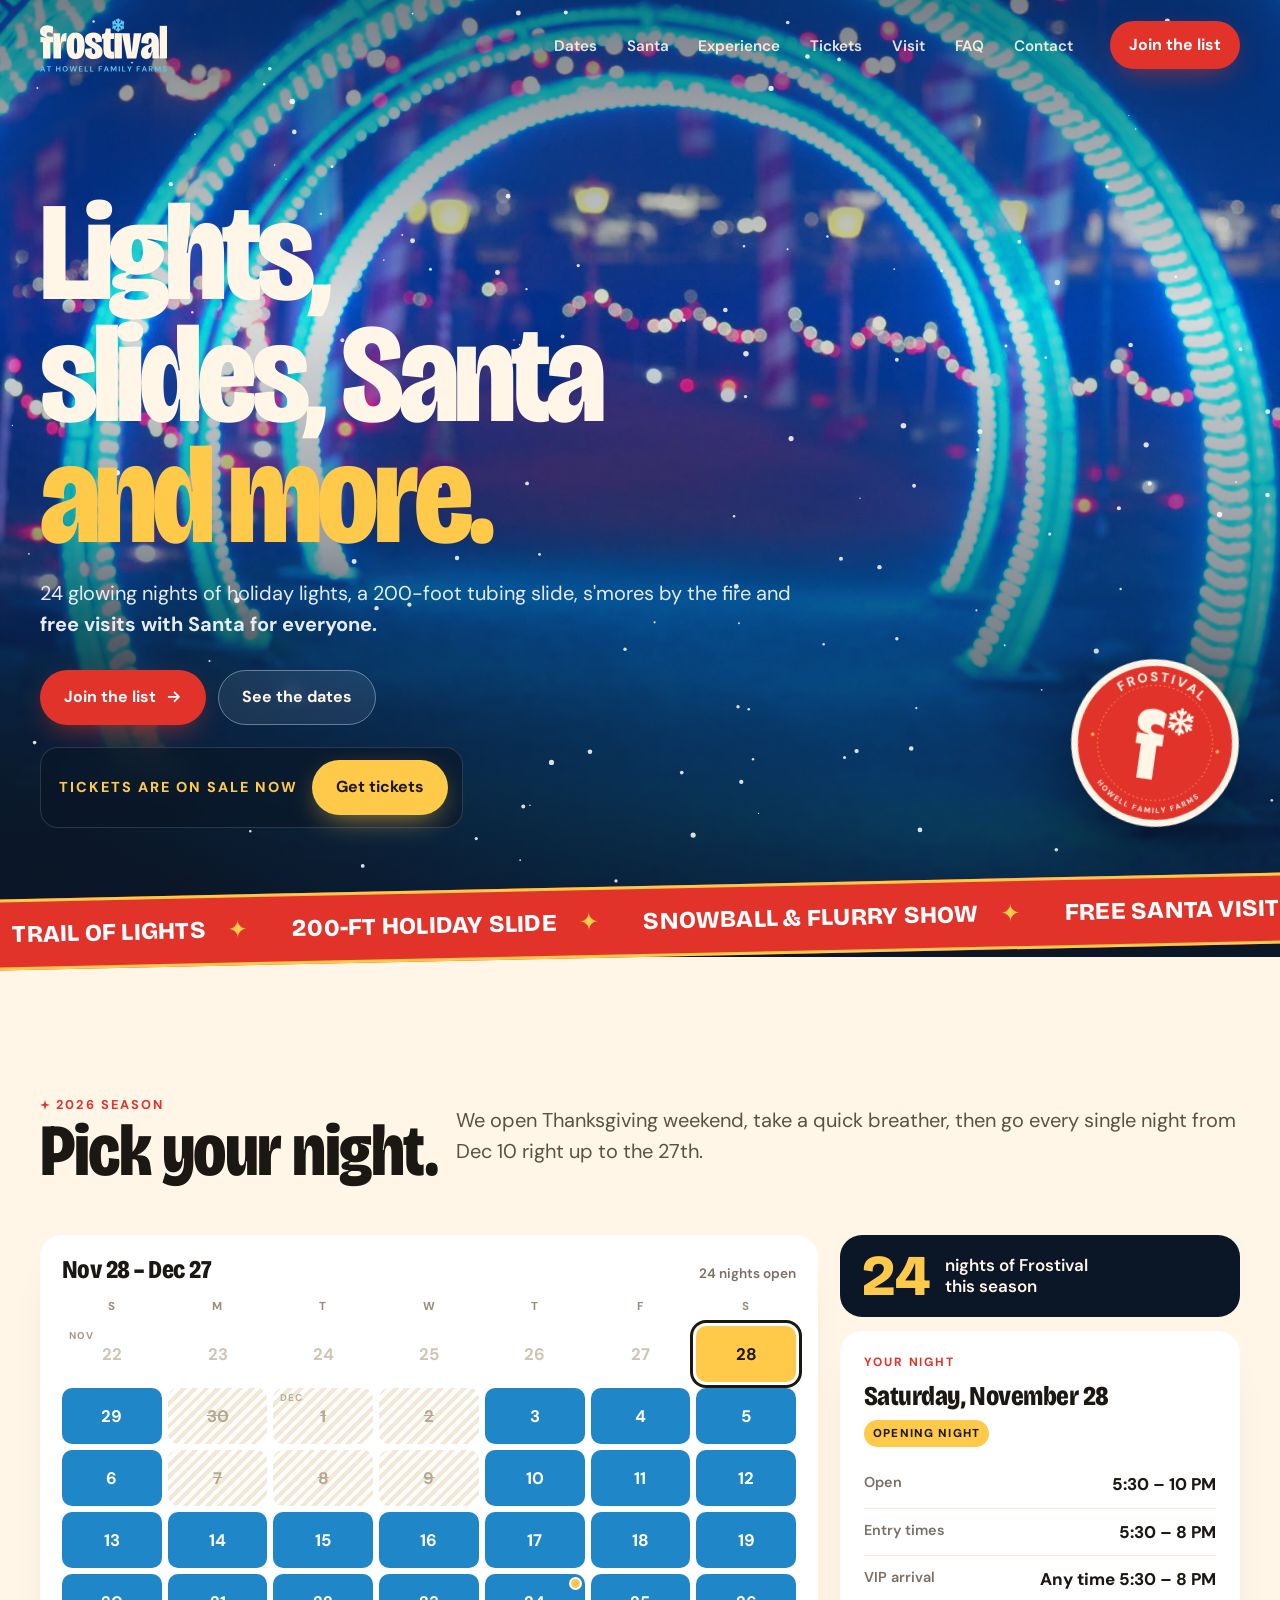
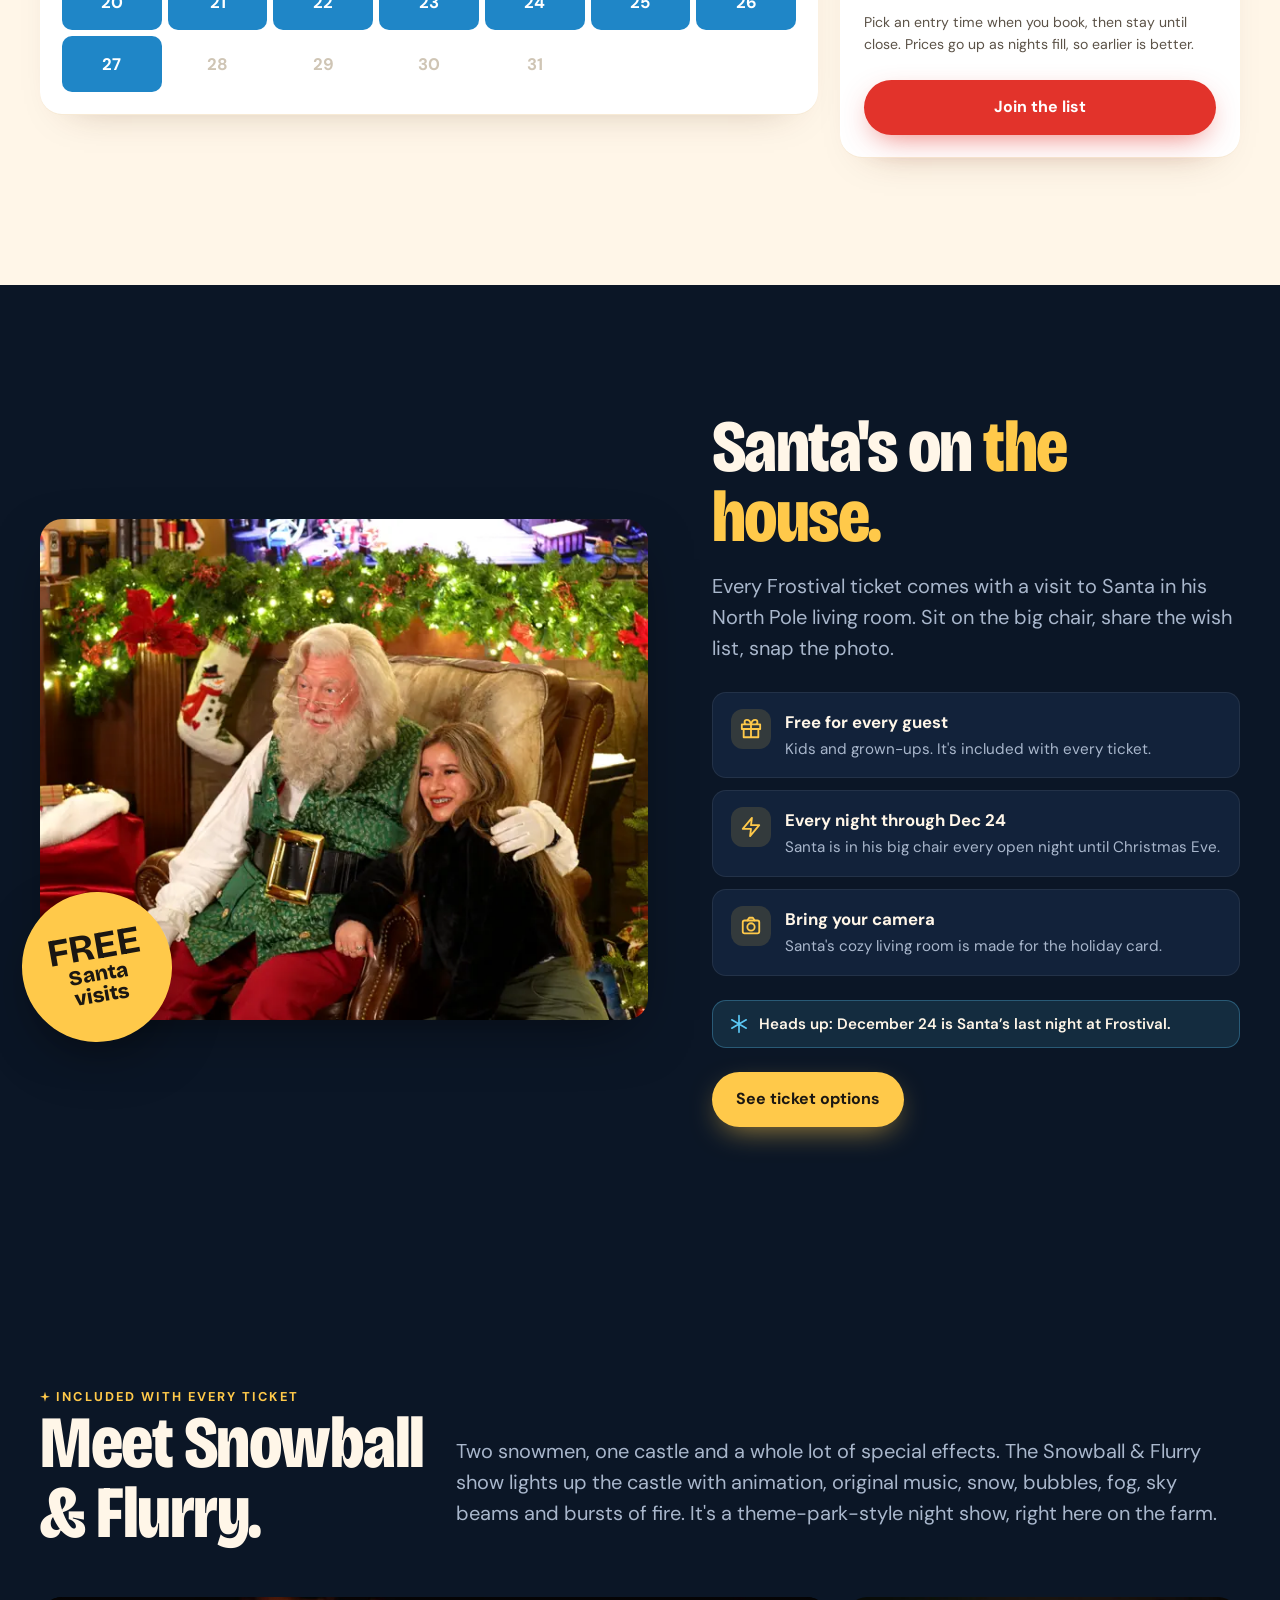
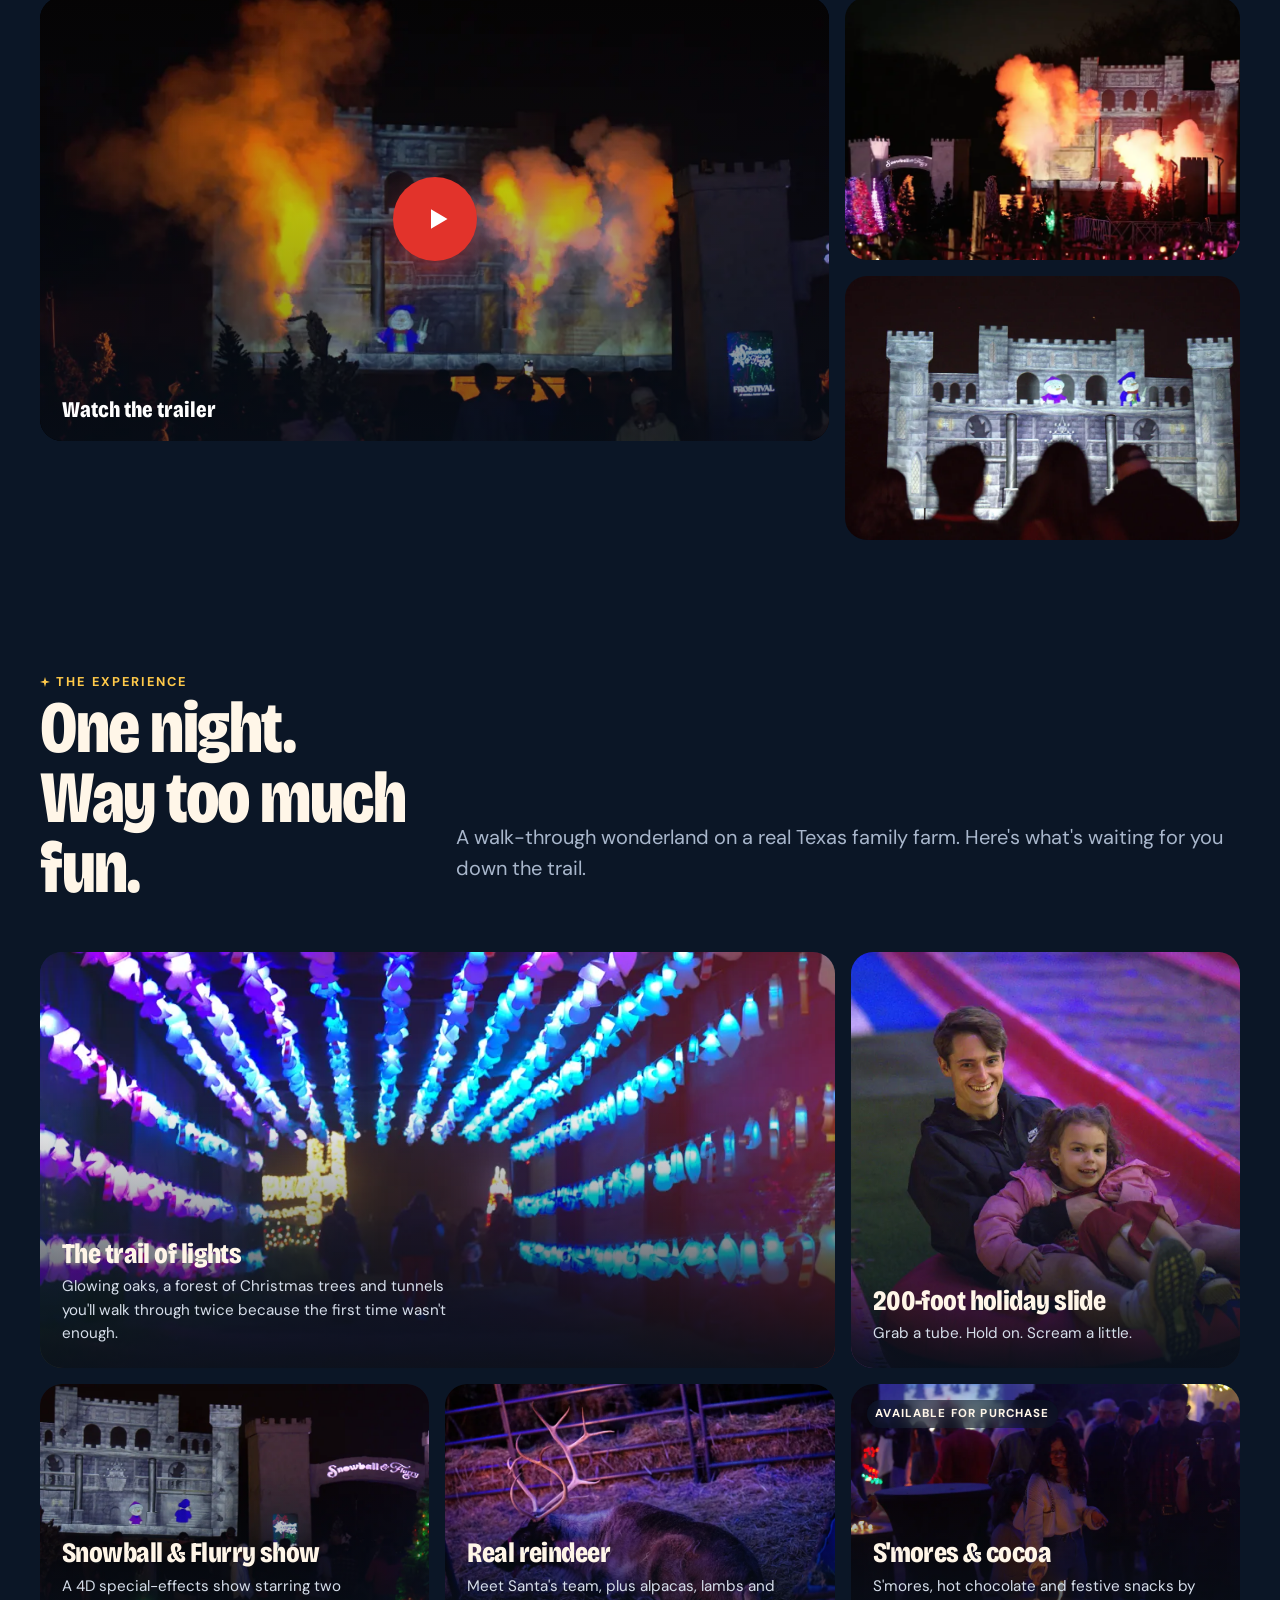
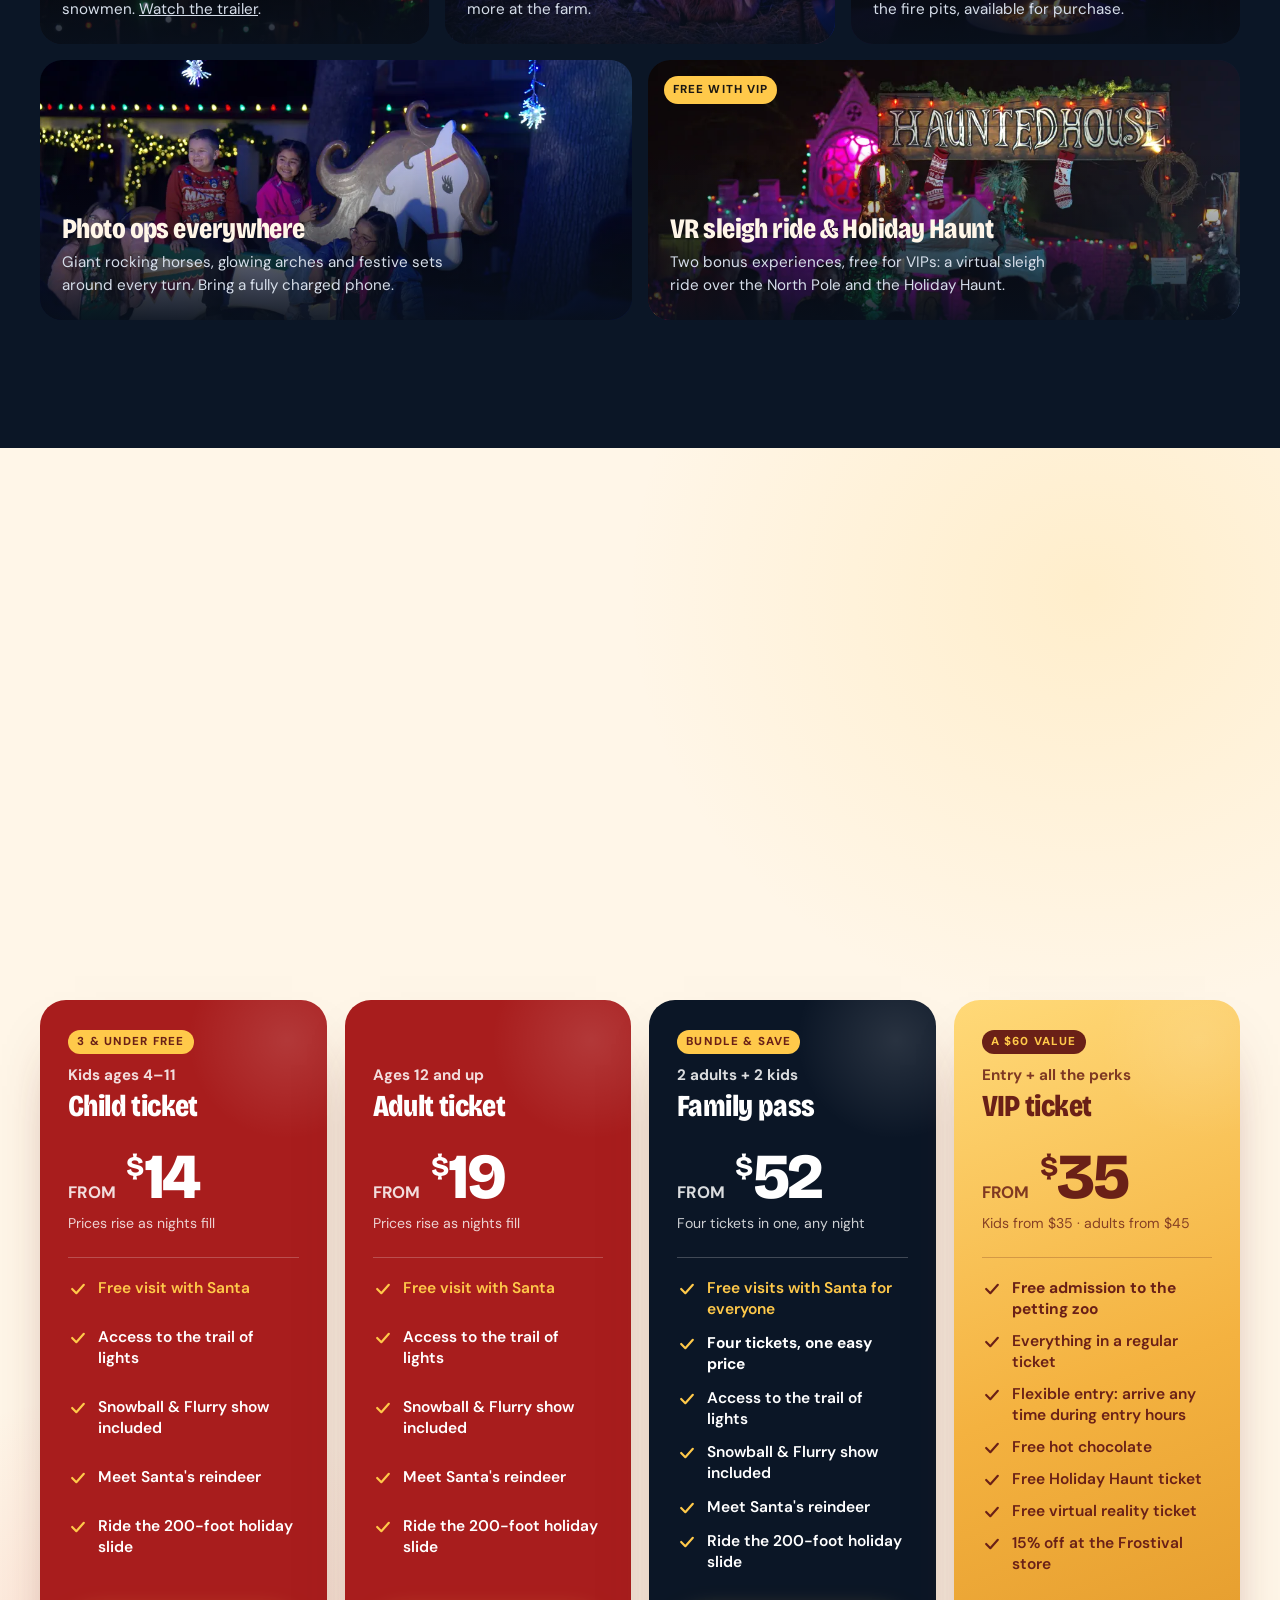
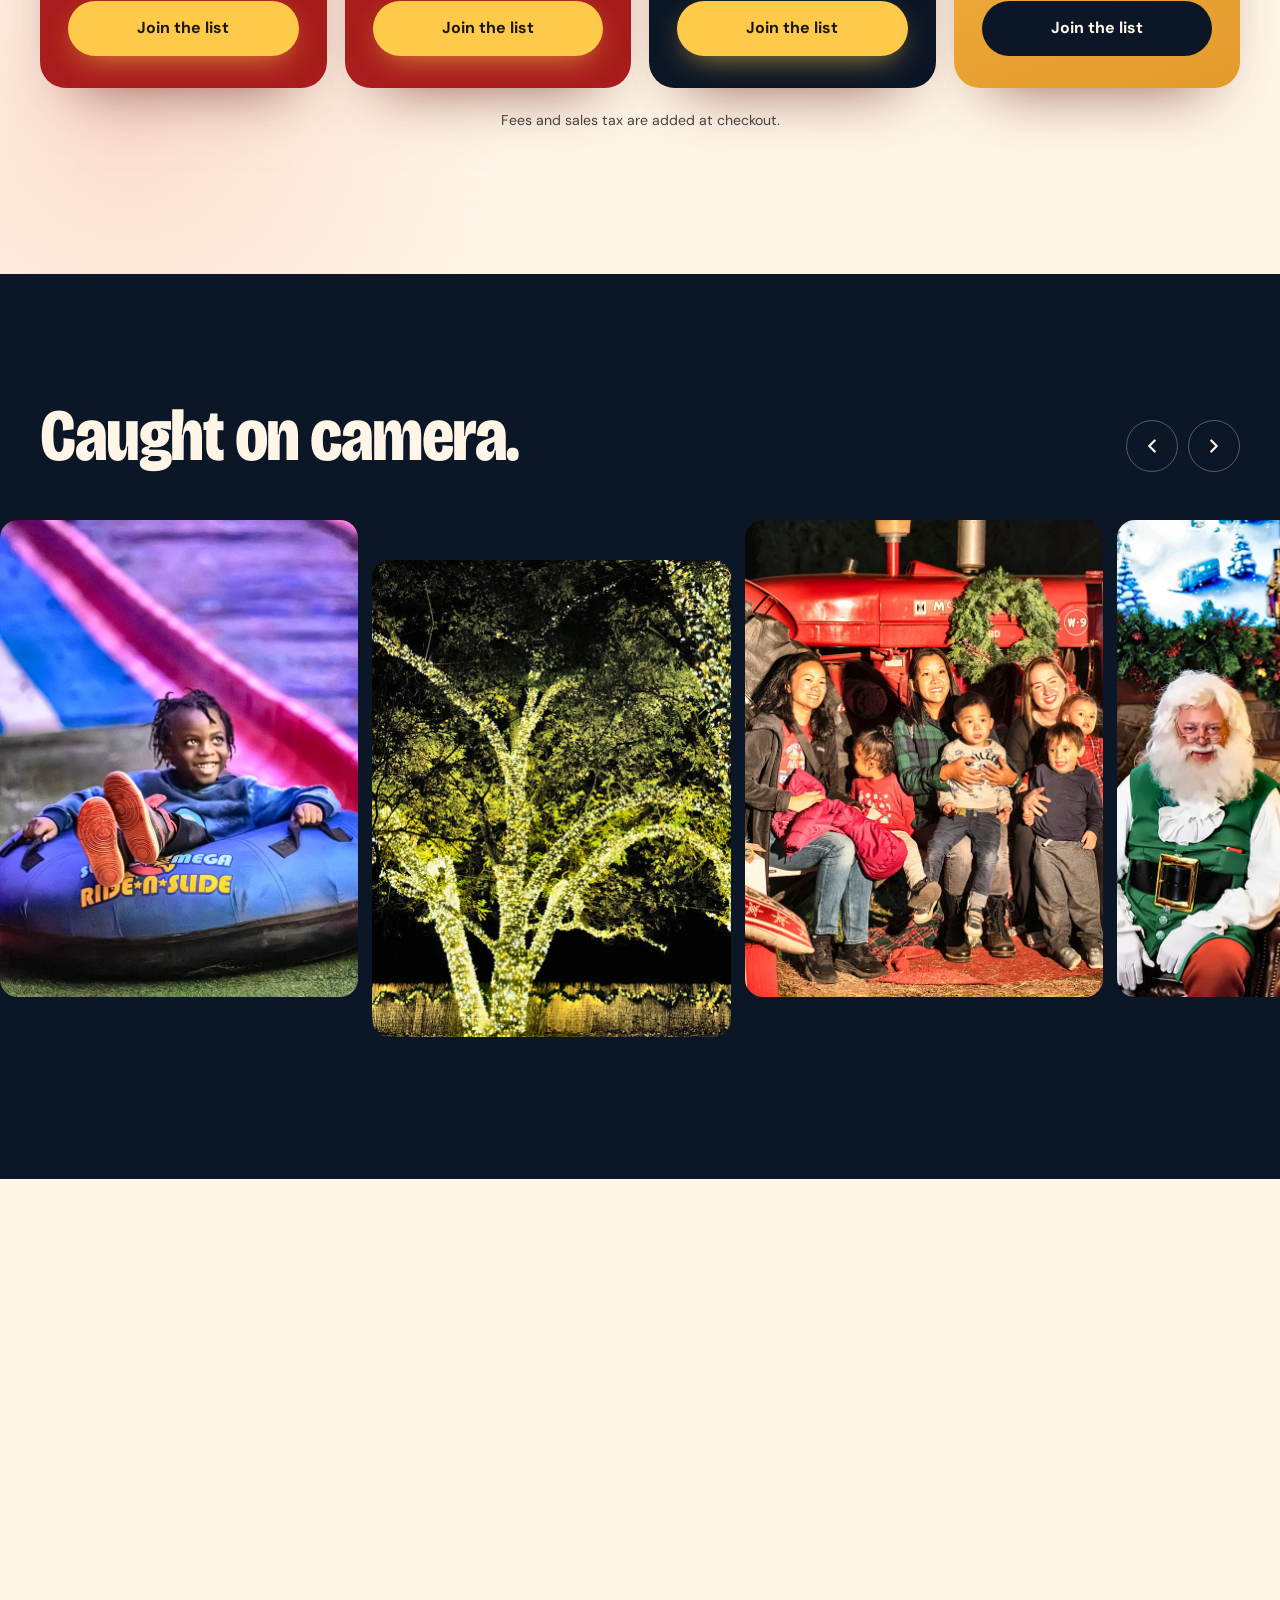
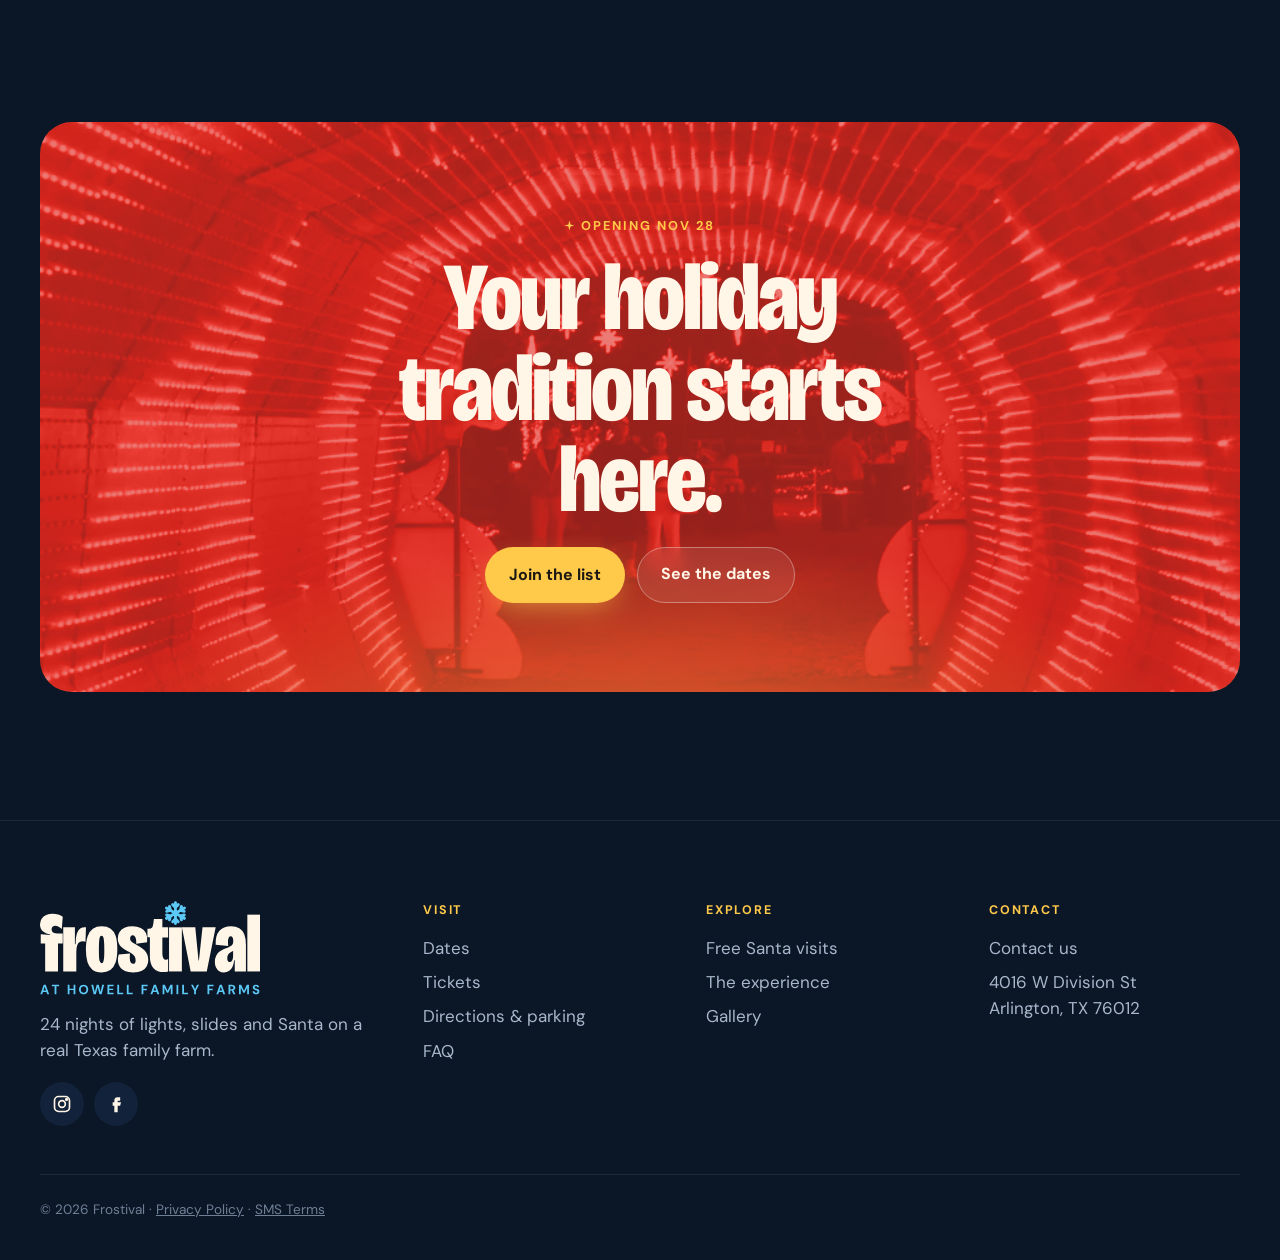
==== index.html @ 8a6abb6c "Link previews: branded 2026 share image (lights, Santa, slide) Co-Authored-By: Claude Opus 5.5 <nore" ====
<!doctype html>
<html lang="en">
<head>
<meta charset="utf-8">
<!-- Google Tag Manager -->
<script>(function(w,d,s,l,i){w[l]=w[l]||[];w[l].push({'gtm.start':
new Date().getTime(),event:'gtm.js'});var f=d.getElementsByTagName(s)[0],
j=d.createElement(s),dl=l!='dataLayer'?'&l='+l:'';j.async=true;j.src=
'https://www.googletagmanager.com/gtm.js?id='+i+dl;f.parentNode.insertBefore(j,f);
})(window,document,'script','dataLayer','GTM-TSJ5MGGJ');</script>
<!-- End Google Tag Manager -->

<meta name="viewport" content="width=device-width, initial-scale=1, viewport-fit=cover">
<title>Frostival 2026 | Holiday Lights, Slides & Free Santa Visits in Arlington, TX</title>
<meta name="description" content="Frostival is back at Howell Family Farms in Arlington, TX. 24 nights of holiday lights, a 200-foot tubing slide, the Snowball & Flurry show and free visits with Santa. Nov 28 to Dec 27, 2026.">
<meta name="theme-color" content="#0B1626">
<link rel="icon" href="assets/logo/favicon.svg" type="image/svg+xml">
<meta property="og:title" content="Frostival 2026 | Arlington, TX">
<meta property="og:description" content="Lights, slides, Santa and more. 24 glowing nights at Howell Family Farms, Nov 28 to Dec 27.">
<meta property="og:image" content="https://frostivaltexas.com/assets/img/share-2026.jpg">
<meta property="og:image:width" content="1200">
<meta property="og:image:height" content="630">
<meta property="og:image:alt" content="Frostival: Lights. Slides. Santa. 24 glowing nights, Nov 28 to Dec 27 at Howell Family Farms. Free Santa visit with every ticket.">
<meta name="twitter:card" content="summary_large_image">
<meta name="twitter:image" content="https://frostivaltexas.com/assets/img/share-2026.jpg">
<meta property="og:url" content="https://frostivaltexas.com/">
<link rel="canonical" href="https://frostivaltexas.com/">
<meta property="og:type" content="website">
<link rel="preconnect" href="https://fonts.googleapis.com">
<link rel="preconnect" href="https://fonts.gstatic.com" crossorigin>
<link href="https://fonts.googleapis.com/css2?family=Bricolage+Grotesque:opsz,wdth,wght@12..96,75..100,500..800&family=DM+Sans:opsz,wght@9..40,400..800&display=swap" rel="stylesheet">
<link rel="stylesheet" href="assets/css/site.css?v=19">
<link rel="preload" as="image" href="assets/video/hero-poster.jpg?v=3">
<script type="application/ld+json">
{"@context":"https://schema.org","@type":"Event","name":"Frostival 2026","startDate":"2026-11-28","endDate":"2026-12-27","eventStatus":"https://schema.org/EventScheduled","eventAttendanceMode":"https://schema.org/OfflineEventAttendanceMode",
"location":{"@type":"Place","name":"Howell Family Farms","address":{"@type":"PostalAddress","streetAddress":"4016 W Division St","addressLocality":"Arlington","addressRegion":"TX","postalCode":"76012","addressCountry":"US"}},
"image":["https://frostivaltexas.com/assets/img/v-tunnel.jpg"],"description":"Holiday lights, a 200-foot tubing slide, the Snowball & Flurry show and free visits with Santa.",
"organizer":{"@type":"Organization","name":"Frostival","url":"https://frostivaltexas.com/"},
"offers":{"@type":"AggregateOffer","lowPrice":"14","priceCurrency":"USD","availability":"https://schema.org/PreOrder","validFrom":"2026-11-05T10:00:00-06:00","url":"https://frostivaltexas.com/#tickets"}}
</script>
</head>
<body>
<!-- Google Tag Manager (noscript) -->
<noscript><iframe src="https://www.googletagmanager.com/ns.html?id=GTM-TSJ5MGGJ"
height="0" width="0" style="display:none;visibility:hidden"></iframe></noscript>
<!-- End Google Tag Manager (noscript) -->

<header class="nav" id="nav">
  <div class="wrap">
    <a class="logo" href="#top" aria-label="Frostival home"><img src="assets/brand/logo/frostival-lockup-cream.svg" alt="Frostival at Howell Family Farms" width="132" height="56"></a>
    <ul id="menu">
      <li><a href="#dates">Dates</a></li>
      <li><a href="#santa">Santa</a></li>
      <li><a href="#experience">Experience</a></li>
      <li><a href="#tickets">Tickets</a></li>
      <li><a href="#visit">Visit</a></li>
      <li><a href="#faq">FAQ</a></li>
      <li><a href="contact/">Contact</a></li>
    </ul>
    <a class="btn nav-cta" href="#join" data-join>Join the list</a>
    <button class="menu-btn" aria-label="Open menu" aria-expanded="false" aria-controls="menu">
      <svg viewBox="0 0 24 24" fill="none" stroke="currentColor" stroke-width="2.2" stroke-linecap="round"><path d="M4 7h16M4 12h16M4 17h10"/></svg>
    </button>
  </div>
</header>

<main id="top">
  <!-- HERO -->
  <section class="hero">
    <img class="poster" src="assets/video/hero-poster.jpg?v=3" alt="" aria-hidden="true">
    <video id="heroVideo" autoplay muted loop playsinline preload="metadata" poster="assets/video/hero-poster.jpg?v=3" aria-hidden="true">
      <source src="assets/video/hero-540.mp4?v=3" type="video/mp4" media="(max-width: 700px)">
      <source src="assets/video/hero-1080.mp4?v=3" type="video/mp4">
    </video>
    <canvas id="snow" aria-hidden="true"></canvas>
    <img class="hero-badge" src="assets/brand/logo/frostival-seal-red.svg" alt="">
    <div class="wrap">
      <h1>Lights, slides, Santa <em>and more.</em></h1>
      <p class="lede">24 glowing nights of holiday lights, a 200-foot tubing slide, s'mores by the fire and <strong>free visits with Santa for everyone.</strong></p>
      <div class="ctas">
        <a class="btn" href="#join" data-join>Join the list
          <svg viewBox="0 0 24 24" fill="none" stroke="currentColor" stroke-width="2.4" stroke-linecap="round" stroke-linejoin="round"><path d="M5 12h14M13 6l6 6-6 6"/></svg></a>
        <a class="btn ghost" href="#dates">See the dates</a>
      </div>
      <div class="countdown cd-hero" data-countdown aria-live="off"></div>
    </div>
  </section>

  <div class="ticker" aria-hidden="true">
    <div class="ticker-track">
      <span>Trail of lights</span><span>200-ft holiday slide</span><span>Snowball &amp; Flurry show</span><span>Free Santa visits</span><span>Real reindeer</span><span>S'mores &amp; cocoa</span><span>Tunnels of light</span><span>VR sleigh ride</span>
      <span>Trail of lights</span><span>200-ft holiday slide</span><span>Snowball &amp; Flurry show</span><span>Free Santa visits</span><span>Real reindeer</span><span>S'mores &amp; cocoa</span><span>Tunnels of light</span><span>VR sleigh ride</span>
    </div>
  </div>

  <!-- DATES -->
  <section class="sec light" id="dates">
    <div class="wrap">
      <div class="sec-head split reveal">
        <div>
          <span class="eyebrow">2026 season</span>
          <h2>Pick your night.</h2>
        </div>
        <p class="lede">We open Thanksgiving weekend, take a quick breather, then go every single night from Dec 10 right up to the 27th.</p>
      </div>
      <div class="dates-grid">
        <div class="month season reveal" id="cal-season"></div>
        <aside class="dates-side reveal" aria-label="Night details">
          <div class="big-count"><b>24</b><span>nights of Frostival this season</span></div>
          <div class="night-card" id="nightCard" aria-live="polite"></div>
        </aside>
        <div class="legend reveal">
          <span><i style="background:var(--gold)"></i>Opening night</span>
          <span><i style="background:var(--frost-deep)"></i>Open</span>
          <span><i class="santa-dot"></i>Santa’s last night</span>
          <span><i class="hatch"></i>Closed</span>
          <span class="legend-tip">Tap a night to see hours</span>
        </div>
      </div>
    </div>
  </section>

  <!-- SANTA -->
  <section class="sec" id="santa">
    <div class="wrap santa">
      <div class="santa-media reveal">
        <img src="assets/img/v-santa.webp" srcset="assets/img/v-santa-sm.webp 960w, assets/img/v-santa.webp 2000w" sizes="(max-width:900px) 100vw, 55vw" alt="Santa in his armchair at Frostival, posing with a guest beside a decorated Christmas tree" loading="lazy">
        <div class="stamp"><span><b>FREE</b>Santa visits</span></div>
      </div>
      <div class="reveal">
        <h2>Santa's on <em>the house.</em></h2>
        <p class="lede" style="margin-top:18px">Every Frostival ticket comes with a visit to Santa in his North Pole living room. Sit on the big chair, share the wish list, snap the photo.</p>
        <ul class="perks">
          <li><span class="ic"><svg viewBox="0 0 24 24" fill="none" stroke="currentColor" stroke-width="2" stroke-linecap="round" stroke-linejoin="round"><path d="M20 12v9H4v-9M2 7h20v5H2zM12 21V7M12 7H7.5a2.5 2.5 0 1 1 0-5C11 2 12 7 12 7zM12 7h4.5a2.5 2.5 0 1 0 0-5C13 2 12 7 12 7z"/></svg></span><div><b>Free for every guest</b><span>Kids and grown-ups. It's included with every ticket.</span></div></li>
          <li><span class="ic"><svg viewBox="0 0 24 24" fill="none" stroke="currentColor" stroke-width="2" stroke-linecap="round" stroke-linejoin="round"><path d="M13 2 3 14h9l-1 8 10-12h-9l1-8z"/></svg></span><div><b>Every night through Dec 24</b><span>Santa is in his big chair every open night until Christmas Eve.</span></div></li>
          <li><span class="ic"><svg viewBox="0 0 24 24" fill="none" stroke="currentColor" stroke-width="2" stroke-linecap="round" stroke-linejoin="round"><rect x="3" y="6" width="18" height="14" rx="2"/><circle cx="12" cy="13" r="4"/><path d="M8 6l2-3h4l2 3"/></svg></span><div><b>Bring your camera</b><span>Santa's cozy living room is made for the holiday card.</span></div></li>
        </ul>
        <p class="santa-note"><svg viewBox="0 0 24 24" fill="none" stroke="currentColor" stroke-width="2" stroke-linecap="round" aria-hidden="true"><path d="M12 2v20M3.3 7l17.4 10M3.3 17l17.4-10"/></svg>Heads up: December 24 is Santa’s last night at Frostival.</p>
        <a class="btn gold" href="#tickets">See ticket options</a>
      </div>
    </div>
  </section>

  <!-- SHOW -->
  <section class="sec show" id="show">
    <div class="wrap">
      <div class="sec-head split reveal">
        <div>
          <span class="eyebrow">Included with every ticket</span>
          <h2>Meet Snowball<br>&amp; Flurry.</h2>
        </div>
        <p class="lede">Two snowmen, one castle and a whole lot of special effects. The Snowball &amp; Flurry show lights up the castle with animation, original music, snow, bubbles, fog, sky beams and bursts of fire. It's a theme-park-style night show, right here on the farm.</p>
      </div>
      <div class="show-grid">
        <div class="show-video reveal" id="showVideo">
          <button type="button" class="show-play" data-yt="0pDQ6MrACIg" aria-label="Play the Snowball &amp; Flurry trailer">
            <img src="assets/img/show-fire.webp" srcset="assets/img/show-fire-sm.webp 960w, assets/img/show-fire.webp 2000w" sizes="(max-width:900px) 100vw, 66vw" alt="Flames bursting in front of the castle during the Snowball &amp; Flurry show at Frostival" loading="lazy">
            <span class="show-play-btn" aria-hidden="true"><svg viewBox="0 0 24 24" fill="currentColor"><path d="M8 5.5v13l11-6.5z"/></svg></span>
            <span class="show-play-label">Watch the trailer</span>
          </button>
        </div>
        <div class="show-side">
          <figure class="show-ph reveal"><img src="assets/img/show-castle-fire-sm.webp?v=2" alt="Fire bursts beside the castle next to the Snowball &amp; Flurry archway" loading="lazy"></figure>
          <figure class="show-ph reveal"><img src="assets/img/show-close-sm.webp?v=2" alt="Guests watching Snowball and Flurry appear in the castle windows" loading="lazy"></figure>
        </div>
      </div>
    </div>
  </section>

  <!-- EXPERIENCE -->
  <section class="sec" id="experience" style="padding-top:0">
    <div class="wrap">
      <div class="sec-head split reveal">
        <div>
          <span class="eyebrow">The experience</span>
          <h2>One night.<br>Way too much fun.</h2>
        </div>
        <p class="lede">A walk-through wonderland on a real Texas family farm. Here's what's waiting for you down the trail.</p>
      </div>
      <div class="bento">
        <article class="tile t-a reveal">
          <img src="assets/img/p-trail.webp" srcset="assets/img/p-trail-sm.webp 960w, assets/img/p-trail.webp 2000w" sizes="(max-width:1000px) 100vw, 66vw" alt="Guests walking through a tunnel of glowing purple and blue lights" loading="lazy">
          <div class="txt"><h3>The trail of lights</h3><p>Glowing oaks, a forest of Christmas trees and tunnels you'll walk through twice because the first time wasn't enough.</p></div>
        </article>
        <article class="tile t-b reveal">
          <img src="assets/img/p-slide.webp" srcset="assets/img/p-slide-sm.webp 960w, assets/img/p-slide.webp 2000w" sizes="(max-width:1000px) 50vw, 33vw" alt="A dad and his daughter laughing on a tube on the 200-foot holiday slide" loading="lazy">
          <div class="txt"><h3>200-foot holiday slide</h3><p>Grab a tube. Hold on. Scream a little.</p></div>
        </article>
        <article class="tile t-c reveal">
          <img src="assets/img/show-characters.webp" srcset="assets/img/show-characters-sm.webp 960w, assets/img/show-characters.webp 2000w" sizes="(max-width:1000px) 50vw, 33vw" alt="Snowball and Flurry, two snowman characters, projected on the castle during the show" loading="lazy">
          <div class="txt"><h3>Snowball &amp; Flurry show</h3><p>A 4D special-effects show starring two snowmen. <a href="#show" style="color:inherit">Watch the trailer</a>.</p></div>
        </article>
        <article class="tile t-c reveal">
          <img src="assets/img/reindeer.webp" srcset="assets/img/reindeer-sm.webp 960w, assets/img/reindeer.webp 2000w" sizes="(max-width:1000px) 50vw, 33vw" alt="A reindeer resting in the hay at Howell Family Farms" loading="lazy">
          <div class="txt"><h3>Real reindeer</h3><p>Meet Santa's team, plus alpacas, lambs and more at the farm.</p></div>
        </article>
        <article class="tile t-c reveal">
          <img src="assets/img/p-smores.webp" srcset="assets/img/p-smores-sm.webp 960w, assets/img/p-smores.webp 2000w" sizes="(max-width:1000px) 50vw, 33vw" alt="A guest toasting a marshmallow over a fire pit" loading="lazy">
          <span class="tag">Available for purchase</span>
          <div class="txt"><h3>S'mores &amp; cocoa</h3><p>S'mores, hot chocolate and festive snacks by the fire pits, available for purchase.</p></div>
        </article>
        <article class="tile t-d reveal">
          <img src="assets/img/p-characters.webp" srcset="assets/img/p-characters-sm.webp 960w, assets/img/p-characters.webp 2000w" sizes="(max-width:1000px) 50vw, 50vw" alt="Kids posing on a giant rocking horse under the lights" loading="lazy">
          <div class="txt"><h3>Photo ops everywhere</h3><p>Giant rocking horses, glowing arches and festive sets around every turn. Bring a fully charged phone.</p></div>
        </article>
        <article class="tile t-d reveal">
          <img src="assets/img/p-haunt.webp" srcset="assets/img/p-haunt-sm.webp 960w, assets/img/p-haunt.webp 2000w" sizes="(max-width:1000px) 50vw, 50vw" alt="Guests lined up outside the glowing pink Haunted House" loading="lazy">
          <span class="tag vip">Free with VIP</span>
          <div class="txt"><h3>VR sleigh ride &amp; Holiday Haunt</h3><p>Two bonus experiences, free for VIPs: a virtual sleigh ride over the North Pole and the Holiday Haunt.</p></div>
        </article>
      </div>
    </div>
  </section>

  <!-- TICKETS -->
  <section class="sec tickets light" id="tickets">
    <div class="wrap">
      <div class="sec-head reveal" style="text-align:center;justify-items:center">
        <span class="eyebrow">Tickets</span>
        <h2>Grab your spot.</h2>
        <p class="lede">Every ticket includes the trail, the show, the slide and a free visit with Santa. Prices change by night and go up as nights fill, so early birds get the best deal. Join the list to hear first when tickets drop.</p>
        <div class="countdown cd-light" data-countdown aria-live="off"></div>
      </div>
      <div class="price-grid">
        <article class="price reveal">
          <span class="ribbon">3 &amp; under free</span>
          <span class="who">Kids ages 4–11</span>
          <h3>Child ticket</h3>
          <div class="amt"><small class="from">from</small><sup>$</sup>14</div>
          <div class="note">Prices rise as nights fill</div>
          <ul>
            <li class="hl"><svg viewBox="0 0 24 24" fill="none" stroke="currentColor" stroke-width="2.6" stroke-linecap="round" stroke-linejoin="round"><path d="m5 12 5 5 9-10"/></svg>Free visit with Santa</li>
            <li><svg viewBox="0 0 24 24" fill="none" stroke="currentColor" stroke-width="2.6" stroke-linecap="round" stroke-linejoin="round"><path d="m5 12 5 5 9-10"/></svg>Access to the trail of lights</li>
            <li><svg viewBox="0 0 24 24" fill="none" stroke="currentColor" stroke-width="2.6" stroke-linecap="round" stroke-linejoin="round"><path d="m5 12 5 5 9-10"/></svg>Snowball &amp; Flurry show included</li>
            <li><svg viewBox="0 0 24 24" fill="none" stroke="currentColor" stroke-width="2.6" stroke-linecap="round" stroke-linejoin="round"><path d="m5 12 5 5 9-10"/></svg>Meet Santa's reindeer</li>
            <li><svg viewBox="0 0 24 24" fill="none" stroke="currentColor" stroke-width="2.6" stroke-linecap="round" stroke-linejoin="round"><path d="m5 12 5 5 9-10"/></svg>Ride the 200-foot holiday slide</li>
          </ul>
          <a class="btn gold" href="#join" data-join data-src="child-card">Join the list</a>
        </article>
        <article class="price reveal">
          <span class="who">Ages 12 and up</span>
          <h3>Adult ticket</h3>
          <div class="amt"><small class="from">from</small><sup>$</sup>19</div>
          <div class="note">Prices rise as nights fill</div>
          <ul>
            <li class="hl"><svg viewBox="0 0 24 24" fill="none" stroke="currentColor" stroke-width="2.6" stroke-linecap="round" stroke-linejoin="round"><path d="m5 12 5 5 9-10"/></svg>Free visit with Santa</li>
            <li><svg viewBox="0 0 24 24" fill="none" stroke="currentColor" stroke-width="2.6" stroke-linecap="round" stroke-linejoin="round"><path d="m5 12 5 5 9-10"/></svg>Access to the trail of lights</li>
            <li><svg viewBox="0 0 24 24" fill="none" stroke="currentColor" stroke-width="2.6" stroke-linecap="round" stroke-linejoin="round"><path d="m5 12 5 5 9-10"/></svg>Snowball &amp; Flurry show included</li>
            <li><svg viewBox="0 0 24 24" fill="none" stroke="currentColor" stroke-width="2.6" stroke-linecap="round" stroke-linejoin="round"><path d="m5 12 5 5 9-10"/></svg>Meet Santa's reindeer</li>
            <li><svg viewBox="0 0 24 24" fill="none" stroke="currentColor" stroke-width="2.6" stroke-linecap="round" stroke-linejoin="round"><path d="m5 12 5 5 9-10"/></svg>Ride the 200-foot holiday slide</li>
          </ul>
          <a class="btn gold" href="#join" data-join data-src="adult-card">Join the list</a>
        </article>
        <article class="price family reveal">
          <span class="ribbon">Bundle &amp; save</span>
          <span class="who">2 adults + 2 kids</span>
          <h3>Family pass</h3>
          <div class="amt"><small class="from">from</small><sup>$</sup>52</div>
          <div class="note">Four tickets in one, any night</div>
          <ul>
            <li class="hl"><svg viewBox="0 0 24 24" fill="none" stroke="currentColor" stroke-width="2.6" stroke-linecap="round" stroke-linejoin="round"><path d="m5 12 5 5 9-10"/></svg>Free visits with Santa for everyone</li>
            <li><svg viewBox="0 0 24 24" fill="none" stroke="currentColor" stroke-width="2.6" stroke-linecap="round" stroke-linejoin="round"><path d="m5 12 5 5 9-10"/></svg><b>Four tickets, one easy price</b></li>
            <li><svg viewBox="0 0 24 24" fill="none" stroke="currentColor" stroke-width="2.6" stroke-linecap="round" stroke-linejoin="round"><path d="m5 12 5 5 9-10"/></svg>Access to the trail of lights</li>
            <li><svg viewBox="0 0 24 24" fill="none" stroke="currentColor" stroke-width="2.6" stroke-linecap="round" stroke-linejoin="round"><path d="m5 12 5 5 9-10"/></svg>Snowball &amp; Flurry show included</li>
            <li><svg viewBox="0 0 24 24" fill="none" stroke="currentColor" stroke-width="2.6" stroke-linecap="round" stroke-linejoin="round"><path d="m5 12 5 5 9-10"/></svg>Meet Santa's reindeer</li>
            <li><svg viewBox="0 0 24 24" fill="none" stroke="currentColor" stroke-width="2.6" stroke-linecap="round" stroke-linejoin="round"><path d="m5 12 5 5 9-10"/></svg>Ride the 200-foot holiday slide</li>
          </ul>
          <a class="btn gold" href="#join" data-join data-src="family-card">Join the list</a>
        </article>
        <article class="price vip reveal">
          <span class="ribbon">A $60 value</span>
          <span class="who">Entry + all the perks</span>
          <h3>VIP ticket</h3>
          <div class="amt"><small class="from">from</small><sup>$</sup>35</div>
          <div class="note">Kids from $35 · adults from $45</div>
          <ul>
            <li class="hl"><svg viewBox="0 0 24 24" fill="none" stroke="currentColor" stroke-width="2.6" stroke-linecap="round" stroke-linejoin="round"><path d="m5 12 5 5 9-10"/></svg><b>Free admission to the petting zoo</b></li>
            <li><svg viewBox="0 0 24 24" fill="none" stroke="currentColor" stroke-width="2.6" stroke-linecap="round" stroke-linejoin="round"><path d="m5 12 5 5 9-10"/></svg>Everything in a regular ticket</li>
            <li><svg viewBox="0 0 24 24" fill="none" stroke="currentColor" stroke-width="2.6" stroke-linecap="round" stroke-linejoin="round"><path d="m5 12 5 5 9-10"/></svg>Flexible entry: arrive any time during entry hours</li>
            <li><svg viewBox="0 0 24 24" fill="none" stroke="currentColor" stroke-width="2.6" stroke-linecap="round" stroke-linejoin="round"><path d="m5 12 5 5 9-10"/></svg>Free hot chocolate</li>
            <li><svg viewBox="0 0 24 24" fill="none" stroke="currentColor" stroke-width="2.6" stroke-linecap="round" stroke-linejoin="round"><path d="m5 12 5 5 9-10"/></svg>Free Holiday Haunt ticket</li>
            <li><svg viewBox="0 0 24 24" fill="none" stroke="currentColor" stroke-width="2.6" stroke-linecap="round" stroke-linejoin="round"><path d="m5 12 5 5 9-10"/></svg>Free virtual reality ticket</li>
            <li><svg viewBox="0 0 24 24" fill="none" stroke="currentColor" stroke-width="2.6" stroke-linecap="round" stroke-linejoin="round"><path d="m5 12 5 5 9-10"/></svg>15% off at the Frostival store</li>
          </ul>
          <a class="btn dark" href="#join" data-join data-src="vip-card">Join the list</a>
        </article>
      </div>
      <p class="price-foot">Fees and sales tax are added at checkout.</p>
    </div>
  </section>

  <!-- GALLERY -->
  <section class="sec" id="gallery">
    <div class="wrap">
      <div class="sec-head split reveal">
        <div><h2>Caught on camera.</h2></div>
        <div class="gal-ctl">
          <button type="button" data-dir="-1" aria-label="Scroll gallery left"><svg width="22" height="22" viewBox="0 0 24 24" fill="none" stroke="currentColor" stroke-width="2.4" stroke-linecap="round" stroke-linejoin="round"><path d="M15 6l-6 6 6 6"/></svg></button>
          <button type="button" data-dir="1" aria-label="Scroll gallery right"><svg width="22" height="22" viewBox="0 0 24 24" fill="none" stroke="currentColor" stroke-width="2.4" stroke-linecap="round" stroke-linejoin="round"><path d="M9 6l6 6-6 6"/></svg></button>
        </div>
      </div>
    </div>
    <div class="gallery reveal" id="gal">
      <figure><img src="assets/img/g-tube-kid-sm.webp?v=3" alt="A kid grinning on a blue tube at the bottom of the holiday slide" loading="lazy"></figure>
      <figure><img src="assets/img/g-oaks-sm.webp?v=3" alt="Live oaks wrapped in thousands of warm white lights" loading="lazy"></figure>
      <figure><img src="assets/img/g-tractor-sm.webp?v=3" alt="A family posing on the big red tractor photo op" loading="lazy"></figure>
      <figure><img src="assets/img/g-santa-sm.webp?v=3" alt="Santa in his cozy living room beside the tree" loading="lazy"></figure>
      <figure><img src="assets/img/g-neon-reindeer-sm.webp?v=3" alt="Neon reindeer glowing along the trail" loading="lazy"></figure>
      <figure><img src="assets/img/g-letter-sm.webp?v=3" alt="A boy smiling while writing his letter to Santa" loading="lazy"></figure>
      <figure><img src="assets/img/g-tree-forest-sm.webp?v=3" alt="A forest of colorful lit Christmas trees" loading="lazy"></figure>
      <figure><img src="assets/img/g-ornament-family-sm.webp?v=3" alt="A family squeezed into a giant gold ornament" loading="lazy"></figure>
      <figure><img src="assets/img/g-nutcrackers-sm.webp?v=3" alt="Giant nutcrackers under glowing ornaments" loading="lazy"></figure>
      <figure><img src="assets/img/g-pink-reindeer-sm.webp?v=3" alt="A girl posing with light-up reindeer" loading="lazy"></figure>
      <figure><img src="assets/img/g-penguins-sm.webp?v=3" alt="Penguins in a snowy winter scene" loading="lazy"></figure>
      <figure><img src="assets/img/g-wreath-sm.webp?v=3" alt="A couple posing in the giant wreath" loading="lazy"></figure>
      <figure><img src="assets/img/g-highland-sm.webp?v=3" alt="A shaggy highland cow at the farm" loading="lazy"></figure>
      <figure><img src="assets/img/g-candy-lane-sm.webp?v=3" alt="Friends on a bench in candy cane lane" loading="lazy"></figure>
      <figure><img src="assets/img/g-sign-sm.webp?v=4" alt="A family behind the giant Frostival ornament sign" loading="lazy"></figure>
    </div>
  </section>

  <!-- VISIT -->
  <section class="sec light" id="visit">
    <div class="wrap">
      <div class="sec-head split reveal">
        <div><span class="eyebrow">Plan your visit</span><h2>Know before<br>you snow.</h2></div>
        <p class="lede">Frostival lives at Howell Family Farms in Arlington, right in the middle of DFW. Here's the need-to-know.</p>
      </div>
      <div class="visit">
        <div class="card map-card reveal">
          <img src="assets/img/v-trees-sm.webp?v=2" alt="" loading="lazy">
          <span class="eyebrow">Where</span>
          <h3 style="font-size:2.2rem;margin:8px 0 6px">Howell Family Farms</h3>
          <p>4016 W Division St, Arlington, TX 76012</p>
          <div style="margin-top:20px;display:flex;gap:10px;flex-wrap:wrap">
            <a class="btn" href="https://www.google.com/maps/search/?api=1&query=4016+W+Division+St+Arlington+TX+76012" target="_blank" rel="noopener">Get directions</a>
            <a class="btn ghost" href="https://maps.apple.com/?q=4016+W+Division+St,+Arlington,+TX+76012" target="_blank" rel="noopener">Apple Maps</a>
          </div>
        </div>
        <div class="facts">
          <div class="fact reveal"><div class="k">When</div><div class="v">Nov 28 – Dec 27</div><p>24 nights. Check the calendar above for closed dates.</p></div>
          <div class="fact reveal"><div class="k">Hours</div><div class="v">5:30 PM to close</div><p>Entry times are 5:30–8:00 PM through Dec 10 (open until 10 PM), then 5:30–8:30 PM from Dec 11 (open until 10:30 PM). VIPs can arrive any time during entry hours.</p></div>
          <div class="fact reveal"><div class="k">Parking</div><div class="v">$10 / vehicle</div><p>On-site at the farm. Cash or card accepted.</p></div>
          <div class="fact reveal"><div class="k">Santa</div><div class="v">Free for all</div><p>Included with every ticket. Santa’s last night is Dec 24.</p></div>
        </div>
      </div>
    </div>
  </section>

  <!-- FAQ -->
  <section class="sec" id="faq">
    <div class="wrap">
      <div class="sec-head reveal" style="text-align:center;justify-items:center"><span class="eyebrow">FAQ</span><h2>Good questions.</h2></div>
      <div class="faq reveal">
        <details><summary>Where is Frostival?</summary><div class="a">Frostival is at Howell Family Farms, 4016 W Division St, Arlington, TX 76012. Parking is on-site for $10 per vehicle, cash or card.</div></details>
        <details><summary>Is visiting Santa really free?</summary><div class="a">Yep. Every guest with a Frostival ticket can visit Santa at no extra cost. Just note that December 24 is Santa’s last night.</div></details>
        <details><summary>What's included with a regular ticket?</summary><div class="a">The trail of lights, the Snowball &amp; Flurry show, a visit with Santa, Santa's reindeer, holiday character meet-and-greets and the 200-foot holiday slide.</div></details>
        <details><summary>What is the Snowball &amp; Flurry show?</summary><div class="a">A 4D special-effects night show starring two snowmen, Snowball and Flurry, on our castle stage, with animation, original music and effects like snow, bubbles, fog, sky beams and fire. It's included with every ticket. <a href="#show">Watch the trailer</a>.</div></details>
        <details><summary>Do little ones need a ticket?</summary><div class="a">Kids 3 and under get in free. Kids 4–11 need a child ticket, and guests 12 and up need an adult ticket.</div></details>
        <details><summary>Is there a family deal?</summary><div class="a">Yes. The Family Pass covers 2 adults and 2 kids in one ticket, starting at $60, and costs less than buying four tickets separately.</div></details>
        <details><summary>What do I get with VIP?</summary><div class="a">VIP is a full entry ticket (from $35 for kids and $45 for adults) with the extras built in: free admission to the petting zoo, flexible entry any time during entry hours, free hot chocolate, a free Holiday Haunt ticket, a free VR ticket and 15% off at the Frostival store. That's a $60 value.</div></details>
        <details><summary>I can't find my tickets. Help?</summary><div class="a">Search your inbox and spam folder for "Frostival" first. Still missing? <a href="contact/?topic=order">Send us a message</a> with the name and email you used to buy them and we'll sort it out.</div></details>
        <details><summary>Can I get a refund or exchange?</summary><div class="a">Tickets are non-refundable. You can move to another night up to 24 hours before your night opens, for $5 per ticket, using the Change my date link in your confirmation email. Changes aren't possible within 24 hours of your visit.</div></details>
        <details><summary>What if the weather is bad?</summary><div class="a">If we close a night for weather, you can move to another night for free or roll your tickets over to Frostival 2027. We don't give refunds for weather closures.</div></details>
      </div>
      <p class="reveal" style="text-align:center;margin:28px 0 0;color:var(--muted)">Still have a question? <a href="contact/" style="color:var(--gold);font-weight:700">Contact us</a></p>
    </div>
  </section>

  <!-- CTA -->
  <section class="wrap">
    <div class="cta-band reveal">
      <img src="assets/img/v-greentunnel-sm.webp?v=2" alt="" loading="lazy">
      <span class="eyebrow" style="color:var(--gold)">Opening Nov 28</span>
      <h2 style="margin-top:14px">Your holiday tradition starts here.</h2>
      <div class="ctas">
        <a class="btn gold" href="#join" data-join data-src="footer-band">Join the list</a>
        <a class="btn ghost" href="#dates">See the dates</a>
      </div>
    </div>
  </section>
</main>

<footer>
  <div class="wrap">
    <div class="foot">
      <div>
        <a class="logo" href="#top"><img src="assets/brand/logo/frostival-lockup-cream.svg" alt="Frostival at Howell Family Farms"></a>
        <p style="color:var(--muted);margin:0;max-width:34ch">24 nights of lights, slides and Santa on a real Texas family farm.</p>
        <div class="social">
          <a href="https://www.instagram.com/frostivaltexas/" target="_blank" rel="noopener" aria-label="Frostival on Instagram"><svg viewBox="0 0 24 24" fill="none" stroke="currentColor" stroke-width="2"><rect x="3" y="3" width="18" height="18" rx="5"/><circle cx="12" cy="12" r="4"/><circle cx="17.5" cy="6.5" r="1" fill="currentColor"/></svg></a>
          <a href="https://www.facebook.com/p/Frostival-61569780443171/" target="_blank" rel="noopener" aria-label="Frostival on Facebook"><svg viewBox="0 0 24 24" fill="currentColor"><path d="M14 8h3V4h-3a4 4 0 0 0-4 4v2H8v4h2v8h4v-8h3l1-4h-4V8z"/></svg></a>
        </div>
      </div>
      <div><h4>Visit</h4><ul><li><a href="#dates">Dates</a></li><li><a href="#tickets">Tickets</a></li><li><a href="#visit">Directions &amp; parking</a></li><li><a href="#faq">FAQ</a></li></ul></div>
      <div><h4>Explore</h4><ul><li><a href="#santa">Free Santa visits</a></li><li><a href="#experience">The experience</a></li><li><a href="#gallery">Gallery</a></li></ul></div>
      <div><h4>Contact</h4><ul><li><a href="contact/">Contact us</a></li><li><span style="color:var(--muted)">4016 W Division St<br>Arlington, TX 76012</span></li></ul></div>
    </div>
    <div class="legal"><span>© 2026 Frostival · <a href="privacy-policy/" style="color:inherit">Privacy Policy</a> · <a href="sms-terms/" style="color:inherit">SMS Terms</a></span></div>
  </div>
</footer>

<dialog class="join" id="join" aria-labelledby="join-title">
  <form class="join-card" id="joinForm" novalidate>
    <button type="button" class="join-x" data-close aria-label="Close">×</button>
    <div class="join-art" aria-hidden="true"><img src="assets/img/join-santa.webp" alt=""><img class="join-logo" src="assets/brand/logo/frostival-wordmark-cream.svg" alt=""></div>
    <div class="join-body" id="joinStep1">
      <span class="eyebrow">The Frostival list</span>
      <h2 id="join-title">Be first in line.</h2>
      <p class="join-lede">Ticket drops, opening-night news and the occasional cocoa-level secret. Straight to your inbox.</p>
      <label for="jf-name">First name</label>
      <input id="jf-name" name="first_name" autocomplete="given-name" placeholder="Your first name">
      <label for="jf-email">Email <span aria-hidden="true">*</span></label>
      <input id="jf-email" name="email" type="email" autocomplete="email" required placeholder="you@example.com">
      <label for="jf-phone">Mobile number</label>
      <input id="jf-phone" name="phone" type="tel" inputmode="tel" autocomplete="tel-national" placeholder="(817) 555-0123">
      <label class="join-check" for="jf-sms"><input type="checkbox" id="jf-sms" name="sms_consent"><span>Text me Frostival news, ticket drops and offers.</span></label>
      <p class="join-sms-legal">By checking this box, you agree to receive recurring automated marketing text messages from Frostival at the number provided. Consent is not a condition of purchase. Msg frequency varies. Msg &amp; data rates may apply. Reply HELP for help or STOP to cancel. See our <a href="privacy-policy/" target="_blank" rel="noopener">Privacy Policy</a><span id="jfTermsWrap" hidden> and <a id="jfTerms" href="#" target="_blank" rel="noopener">SMS Terms</a></span>.</p>
      <p class="join-err" id="joinErr" role="alert" hidden></p>
      <button class="btn" type="submit" id="joinBtn">Join the list</button>
      <p class="join-fine">By joining, you agree to get Frostival emails. Unsubscribe anytime. <a href="privacy-policy/" target="_blank" rel="noopener">Privacy Policy</a></p>
    </div>
    <div class="join-body" id="joinStep2" hidden>
      <span class="eyebrow">You're in</span>
      <h2>See you under the lights.</h2>
      <p class="join-lede">Check your inbox for a welcome from us. Opening night is Nov 28.</p>
      <button class="btn gold" type="button" data-close>Back to the fun</button>
    </div>
  </form>
</dialog>

<div class="mobile-cta" id="mcta"><a class="btn" href="#join" data-join data-src="mobile-bar">Join the list · Nov 28 – Dec 27</a></div>

<script src="assets/js/site.js?v=16" defer></script>
</body>
</html>
---- assets/css/site.css ----
/* Frostival 2026 — site styles */
:root{
  --night:#0B1626; --night-2:#12223A; --night-3:#1A2F4D;
  --red:#E2332B; --red-deep:#A81D1D; --wine:#6A2017;
  --gold:#FFC94A; --gold-2:#F4A93A;
  --ice:#BFE8F7; --frost:#5BC8F5; --frost-deep:#1F86C7; --mint:#7FD3B6; --pine:#123F35;
  --cream:#FFF6E8; --cream-2:#F7EAD5; --ink:#1B1712;
  --muted:#A9B7CC;
  --radius:22px; --radius-sm:14px;
  --shadow:0 20px 60px -20px rgba(0,0,0,.55);
  --display:"Bricolage Grotesque", "Arial Black", system-ui, sans-serif;
  --body:"DM Sans", system-ui, -apple-system, "Segoe UI", sans-serif;
  --wrap:min(1200px, calc(100% - 32px));
}
*{box-sizing:border-box}
html{overflow-x:clip;scroll-behavior:smooth;-webkit-text-size-adjust:100%}
body{margin:0;background:var(--night);color:var(--cream);font-family:var(--body);font-size:17px;line-height:1.55;overflow-x:clip}
img,video{display:block;max-width:100%}
a{color:inherit}
.wrap{width:var(--wrap);margin-inline:auto}
.sr-only{position:absolute;width:1px;height:1px;overflow:hidden;clip:rect(0 0 0 0);white-space:nowrap}
:focus-visible{outline:3px solid var(--gold);outline-offset:3px;border-radius:6px}

h1,h2,h3{font-family:var(--display);font-weight:800;line-height:.95;letter-spacing:-.02em;margin:0;font-variation-settings:"wdth" 80}
h2{font-size:clamp(2.4rem,6vw,4.6rem)}
h3{font-size:1.5rem;line-height:1.05}
.eyebrow{font-weight:700;font-size:.8rem;letter-spacing:.16em;text-transform:uppercase;color:var(--gold);display:inline-flex;align-items:center;gap:.5em}
.eyebrow::before{content:"";width:10px;height:10px;background:currentColor;clip-path:polygon(50% 0,61% 39%,100% 50%,61% 61%,50% 100%,39% 61%,0 50%,39% 39%)}
.lede{font-size:clamp(1.05rem,1.6vw,1.25rem);color:var(--muted);max-width:56ch}

/* Buttons */
.btn{--bg:var(--red);--fg:#fff;display:inline-flex;align-items:center;gap:.55em;padding:.95em 1.5em;border-radius:999px;background:var(--bg);color:var(--fg);font-weight:700;text-decoration:none;font-size:1rem;border:0;cursor:pointer;transition:transform .15s ease, box-shadow .2s ease, background .2s;box-shadow:0 10px 30px -10px rgba(226,51,43,.7);white-space:nowrap}
.btn:hover{transform:translateY(-2px)}
.btn:active{transform:translateY(0)}
.btn.gold{--bg:var(--gold);--fg:var(--ink);box-shadow:0 10px 30px -10px rgba(255,201,74,.7)}
.btn.ghost{--bg:rgba(255,255,255,.08);--fg:var(--cream);box-shadow:none;outline:1.5px solid rgba(255,255,255,.35);outline-offset:-1.5px;backdrop-filter:blur(8px)}
.btn.ghost:hover{--bg:rgba(255,255,255,.16)}
.btn.dark{--bg:var(--night);--fg:var(--cream);box-shadow:none}
.btn svg{width:1.1em;height:1.1em}

/* Nav */
.nav{position:fixed;inset:0 0 auto;z-index:50;transition:background .25s, box-shadow .25s, padding .25s;padding:18px 0}
.nav::before{content:"";position:absolute;inset:0;z-index:-1;background:rgba(11,22,38,.86);backdrop-filter:blur(14px);-webkit-backdrop-filter:blur(14px);box-shadow:0 1px 0 rgba(255,255,255,.08);opacity:0;transition:opacity .25s}
.nav.scrolled{padding:10px 0}
.nav.scrolled::before{opacity:1}
.nav .wrap{display:flex;align-items:center;gap:24px}
.nav .logo img{height:54px;width:auto;transition:height .25s}
.nav.scrolled .logo img{height:44px}
.nav ul{display:flex;gap:4px;list-style:none;margin:0 0 0 auto;padding:0}
.nav ul a{text-decoration:none;font-weight:600;font-size:.95rem;padding:.5em .85em;border-radius:999px;color:var(--cream);opacity:.9}
.nav ul a:hover{background:rgba(255,255,255,.1);opacity:1}
.nav .btn{padding:.7em 1.2em}
.menu-btn{display:none;margin-left:auto;background:none;border:0;color:var(--cream);padding:8px;cursor:pointer}
.menu-btn svg{width:28px;height:28px}
@media (max-width:900px){
  .nav ul{position:fixed;inset:0;flex-direction:column;justify-content:center;align-items:center;gap:8px;background:rgba(11,22,38,.97);backdrop-filter:blur(10px);transform:translateY(-100%);visibility:hidden;transition:transform .35s ease, visibility 0s .35s;margin:0}
  .nav ul.open{transform:none;visibility:visible;transition:transform .35s ease}
  .nav ul a{font-family:var(--display);font-size:2rem;font-weight:800}
  .menu-btn{display:block;position:relative;z-index:2}
  .nav .btn.nav-cta{display:none}
}

/* Hero */
.hero{position:relative;min-height:100svh;display:grid;align-items:end;padding:140px 0 72px;isolation:isolate;overflow:hidden}
.hero video,.hero .poster{position:absolute;inset:0;width:100%;height:100%;object-fit:cover;z-index:-3}
.hero::before{content:"";position:absolute;inset:0;z-index:-2;background:
  radial-gradient(120% 70% at 0% 100%, rgba(11,22,38,.95) 10%, transparent 60%),
  linear-gradient(180deg, rgba(11,22,38,.55) 0%, rgba(11,22,38,.15) 35%, rgba(11,22,38,.85) 100%)}
#snow{position:absolute;inset:0;width:100%;height:100%;z-index:-1;pointer-events:none}
.hero h1{font-size:clamp(3.4rem,11vw,9.5rem);line-height:.86;letter-spacing:-.035em;max-width:11ch;text-wrap:balance}
.hero h1 em{font-style:normal;color:var(--gold);display:inline-block}
.hero .lede{color:#E6ECF5;margin:22px 0 30px}
.hero .ctas{display:flex;flex-wrap:wrap;gap:12px}
.hero-meta{display:flex;flex-wrap:wrap;gap:10px;margin-bottom:26px}
.chip{display:inline-flex;align-items:center;gap:.5em;padding:.45em .9em;border-radius:999px;background:rgba(255,255,255,.1);backdrop-filter:blur(10px);font-weight:600;font-size:.9rem;border:1px solid rgba(255,255,255,.18)}
.chip.hot{background:var(--gold);color:var(--ink);border-color:transparent}
.hero-badge{position:absolute;right:max(16px,calc((100% - 1200px)/2));bottom:72px;width:170px;transform:rotate(8deg);animation:float 6s ease-in-out infinite;filter:drop-shadow(0 20px 40px rgba(0,0,0,.5))}
@keyframes float{50%{transform:rotate(4deg) translateY(-10px)}}
@media (max-width:900px){.hero-badge{width:110px;top:96px;bottom:auto}}

/* Ticker */
.ticker{background:var(--red);color:#fff;overflow:hidden;border-block:3px solid var(--gold);transform:rotate(-1.2deg);margin:-14px -10px 0;position:relative;z-index:3}
.ticker-track{display:flex;gap:0;width:max-content;animation:tick 38s linear infinite;padding:14px 0}
.ticker span{font-family:var(--display);font-weight:800;font-size:1.5rem;text-transform:uppercase;letter-spacing:.01em;padding:0 22px;display:inline-flex;align-items:center;gap:22px;white-space:nowrap}
.ticker span::after{content:"✦";color:var(--gold)}
@keyframes tick{to{transform:translateX(-50%)}}

/* Sections */
section{position:relative}
.sec{padding:clamp(80px,10vw,140px) 0}
.sec-head{display:grid;gap:18px;margin-bottom:48px}
.sec-head.split{grid-template-columns:1fr auto;align-items:end}
@media (max-width:800px){.sec-head.split{grid-template-columns:1fr}}
.light{background:var(--cream);color:var(--ink)}
.light .lede{color:#5B5247}
.light .eyebrow{color:var(--red)}

/* Dates */
.dates-grid{display:grid;grid-template-columns:1fr;gap:18px}
.dates-side{display:flex;flex-direction:column;gap:14px;order:3}
.dates-grid .legend{margin-top:0}
@media (min-width:641px){
  .dates-side{display:grid;grid-template-columns:minmax(200px,auto) 1fr;align-items:stretch}
}
@media (min-width:1001px){
  .dates-grid{grid-template-columns:minmax(0,1.75fr) minmax(280px,.9fr);gap:22px;align-items:stretch}
  .dates-side{grid-column:2;grid-row:1 / 3;display:flex;flex-direction:column}
  .dates-grid .legend{grid-column:1;grid-row:2}
}
.big-count{display:flex;align-items:center;gap:14px;padding:18px 22px;border-radius:var(--radius);background:var(--night);color:var(--cream)}
.big-count b{font-family:var(--display);font-size:3.6rem;line-height:.8;color:var(--gold);font-weight:800}
.big-count span{font-weight:600;line-height:1.25;max-width:12ch}
.night-card{border-radius:var(--radius);background:#fff;flex:1;padding:22px 24px;display:flex;flex-direction:column;gap:10px;box-shadow:0 1px 0 var(--cream-2), 0 20px 40px -30px rgba(80,40,0,.35)}
.nc-eyebrow{font-weight:700;font-size:.75rem;letter-spacing:.16em;text-transform:uppercase;color:var(--red)}
.night-card h3{font-size:1.7rem;line-height:1.05;margin:0}
.nc-tag{align-self:flex-start;white-space:nowrap;font-weight:800;font-size:.72rem;letter-spacing:.1em;text-transform:uppercase;padding:.4em .8em;border-radius:999px;background:var(--frost-deep);color:#fff}
.nc-tag.gold{background:var(--gold);color:var(--ink)}
.nc-tag.shut{background:#F3E8D6;color:#8A7F72}
.nc-hours{margin:4px 0 0;display:grid;gap:0}
.nc-hours div{display:flex;justify-content:space-between;gap:12px;padding:10px 0;border-bottom:1px solid var(--cream-2)}
.nc-hours div:last-child{border-bottom:0}
.nc-hours dt{color:#7A6F62;font-weight:600;font-size:.9rem}
.nc-hours dd{margin:0;font-weight:800;color:var(--ink);text-align:right}
.nc-note{margin:0;font-size:.88rem;color:#5B5247;line-height:1.5}
.nc-btn{margin-top:auto;justify-content:center}
.nc-btn.ghost{--bg:transparent;--fg:var(--ink);box-shadow:inset 0 0 0 2px var(--ink)}
.dot.shut,.legend .hatch{background:repeating-linear-gradient(-45deg,#EADBC3 0 3px,#fff 3px 6px);outline:1px solid #E5D8C2}
.month{background:#fff;border-radius:var(--radius);padding:22px;box-shadow:0 1px 0 var(--cream-2), 0 20px 40px -30px rgba(80,40,0,.35)}
.month h3{font-size:1.6rem;margin-bottom:14px;display:flex;justify-content:space-between;align-items:baseline}
.month h3 small{font-family:var(--body);font-size:.85rem;font-weight:600;color:#7A6F62;letter-spacing:0}
.cal{display:grid;grid-template-columns:repeat(7,1fr);gap:5px;text-align:center}
.cal .dow{font-size:.72rem;font-weight:800;letter-spacing:.08em;color:#9A8E7F;padding-bottom:4px}
.cal .d{aspect-ratio:1;display:grid;place-items:center;border-radius:10px;font-weight:700;font-size:.95rem;color:#C2B7A6;position:relative}
.cal .d.open{background:var(--frost-deep);color:#fff}
.cal button.d{border:0;font:inherit;font-weight:700;cursor:pointer;transition:transform .12s,box-shadow .12s}
.cal button.d:hover{transform:translateY(-1px)}
.cal .d.sel{box-shadow:0 0 0 3px #fff,0 0 0 6px var(--ink);z-index:1}
.cal .d.open:not(.first){background:var(--frost-deep)}
.cal .d.open.first{background:var(--gold);color:var(--ink)}
.cal .d.closed{background:repeating-linear-gradient(-45deg,#F3E8D6 0 4px,#fff 4px 8px);color:#B5A994;text-decoration:line-through}
.legend{display:flex;flex-wrap:wrap;gap:14px;margin-top:16px;font-size:.85rem;font-weight:600;color:#5B5247}
.legend-tip{color:#9A8E7F;font-weight:600;margin-left:auto}
@media (max-width:640px){.legend-tip{margin-left:0;width:100%}}
.legend i{display:inline-block;width:14px;height:14px;border-radius:4px;vertical-align:-2px;margin-right:6px}

/* Santa feature */
.santa{display:grid;grid-template-columns:1.15fr 1fr;gap:clamp(28px,5vw,72px);align-items:center}
@media (max-width:900px){.santa{grid-template-columns:1fr}}
.santa-media{position:relative}
.santa-media img{border-radius:var(--radius);aspect-ratio:4/3.3;object-fit:cover;width:100%;box-shadow:var(--shadow)}
.santa-media .stamp{position:absolute;left:-18px;bottom:-22px;background:var(--gold);color:var(--ink);font-family:var(--display);font-weight:800;font-size:1.3rem;line-height:1;padding:20px 22px;border-radius:50%;width:150px;height:150px;display:grid;place-items:center;text-align:center;transform:rotate(-10deg);box-shadow:var(--shadow)}
.santa-media .stamp b{display:block;font-size:2.4rem}
.santa h2 em{font-style:normal;color:var(--gold)}
.perks{display:grid;gap:12px;margin:28px 0 30px;padding:0;list-style:none}
.perks li{display:flex;gap:14px;align-items:flex-start;padding:16px 18px;border-radius:var(--radius-sm);background:var(--night-2);border:1px solid rgba(255,255,255,.07)}
.perks li .ic{flex:none;width:40px;height:40px;border-radius:12px;display:grid;place-items:center;background:rgba(255,201,74,.14);color:var(--gold)}
.perks li .ic svg{width:22px;height:22px}
.perks b{display:block;font-size:1.05rem}
.perks span{color:var(--muted);font-size:.95rem}

/* Experience bento */
.bento{display:grid;grid-template-columns:repeat(6,1fr);grid-auto-rows:minmax(200px,auto);gap:16px}
.tile{position:relative;border-radius:var(--radius);overflow:hidden;background:var(--night-2);isolation:isolate;min-height:260px;display:flex;align-items:flex-end;text-decoration:none}
.tile img{position:absolute;inset:0;width:100%;height:100%;object-fit:cover;z-index:-2;transition:transform .8s cubic-bezier(.2,.7,.2,1)}
.tile:hover img{transform:scale(1.05)}
.tile::after{content:"";position:absolute;inset:0;z-index:-1;background:linear-gradient(180deg,transparent 35%,rgba(8,16,28,.92))}
.tile .txt{padding:22px}
.tile h3{font-size:clamp(1.4rem,2.2vw,2rem)}
.tile p{margin:.4em 0 0;color:#D6DEEA;font-size:.95rem;max-width:40ch}
.tile .tag{position:absolute;top:16px;left:16px;font-size:.72rem;font-weight:800;letter-spacing:.1em;text-transform:uppercase;padding:.45em .75em;border-radius:999px;background:rgba(11,22,38,.6);backdrop-filter:blur(8px)}
.tile .tag.vip{background:var(--gold);color:var(--ink)}
.tile .tag.free{background:var(--mint);color:var(--ink)}
.t-a{grid-column:span 4;grid-row:span 2}
.t-b{grid-column:span 2;grid-row:span 2}
.t-c{grid-column:span 2}
.t-d{grid-column:span 3}
@media (max-width:1000px){.bento{grid-template-columns:repeat(2,1fr)}.t-a{grid-column:span 2;grid-row:span 1;min-height:380px}.t-b,.t-c,.t-d{grid-column:span 1;grid-row:span 1}}
@media (max-width:600px){.bento{grid-template-columns:1fr}.t-a,.t-b,.t-c,.t-d{grid-column:span 1}.tile{min-height:300px}}

/* Tickets */
.tickets{background:
  radial-gradient(60% 50% at 85% 10%, rgba(255,201,74,.18), transparent 60%),
  radial-gradient(50% 40% at 10% 90%, rgba(226,51,43,.12), transparent 60%), var(--cream)}
.price-grid{display:grid;grid-template-columns:repeat(4,1fr);gap:18px;align-items:stretch}
@media (max-width:1180px){.price-grid{grid-template-columns:repeat(2,1fr);max-width:880px;margin-inline:auto}}
@media (max-width:640px){.price-grid{grid-template-columns:1fr;max-width:520px}}
.price{position:relative;border-radius:26px;padding:30px 28px 32px;background:var(--red-deep);color:#fff;display:flex;flex-direction:column;box-shadow:0 30px 60px -35px rgba(106,32,23,.8);overflow:hidden}
.price::before{content:"";position:absolute;right:-60px;top:-60px;width:200px;height:200px;border-radius:50%;background:radial-gradient(circle,rgba(255,255,255,.12),transparent 70%)}
.price .who{font-weight:700;font-size:.95rem;opacity:.85}
.price h3{font-size:1.9rem;margin-top:4px}
.price .amt{font-family:var(--display);font-weight:800;font-size:4rem;line-height:1;letter-spacing:-.04em;margin:22px 0 4px;display:flex;align-items:flex-start;gap:2px}
.price .amt .from{font-family:var(--body);font-size:.26em;font-weight:700;letter-spacing:.02em;text-transform:uppercase;align-self:flex-end;margin:0 8px .55em 0;opacity:.85}
.price .amt sup{font-size:.45em;margin-top:.25em}
.price .note{font-size:.88rem;opacity:.8;margin-bottom:22px}
.price ul{list-style:none;padding:20px 0 0;margin:0 0 26px;border-top:1px solid rgba(255,255,255,.22);display:grid;gap:11px;flex:1}
.price li{display:flex;gap:10px;font-weight:600;font-size:.97rem;line-height:1.35}
.price li svg{flex:none;width:20px;height:20px;color:var(--gold);margin-top:1px}
.price li.hl{color:var(--gold)}
.price .btn{justify-content:center}
.price.vip{background:linear-gradient(160deg,#FFD978 0%,#F4B240 55%,#E39A2B 100%);color:var(--wine)}
.price.vip li svg{color:var(--wine)}
.price.vip li.hl{color:var(--wine)}
.price.vip ul{border-color:rgba(106,32,23,.25)}
.price .ribbon{align-self:flex-start;height:24px;line-height:24px;margin:0 0 10px;background:var(--gold);color:var(--wine);font-weight:800;font-size:.72rem;letter-spacing:.1em;text-transform:uppercase;padding:0 .8em;border-radius:999px}
@media (min-width:641px){.price:not(:has(> .ribbon)) .who{margin-top:34px}}
.price.family{background:var(--night)}
.price.vip .ribbon{background:var(--wine);color:var(--gold)}

/* Gallery */
.gallery{display:grid;grid-auto-flow:column;grid-auto-columns:clamp(240px,28vw,380px);gap:14px;overflow-x:auto;scroll-snap-type:x mandatory;padding:0 max(16px,calc((100% - 1200px)/2)) 14px;scrollbar-width:thin;scrollbar-color:var(--night-3) transparent}
.gallery figure{margin:0;scroll-snap-align:start;border-radius:18px;overflow:hidden;aspect-ratio:3/4;background:var(--night-2)}
.gallery figure:nth-child(3n+2){aspect-ratio:3/4;margin-top:40px}
.gallery img{width:100%;height:100%;object-fit:cover}
.gal-ctl{display:flex;gap:10px}
.gal-ctl button{width:52px;height:52px;border-radius:50%;border:1.5px solid rgba(255,255,255,.3);background:transparent;color:var(--cream);cursor:pointer;display:grid;place-items:center}
.gal-ctl button:hover{background:rgba(255,255,255,.1)}

/* Visit */
.visit{display:grid;grid-template-columns:1fr 1fr;gap:20px}
@media (max-width:900px){.visit{grid-template-columns:1fr}}
.card{border-radius:var(--radius);padding:28px;background:#fff;border:1.5px solid var(--cream-2)}
.card h3{margin-bottom:10px}
.card p{margin:.3em 0;color:#4A4239}
.facts{display:grid;grid-template-columns:repeat(2,1fr);gap:14px}
@media (max-width:560px){.facts{grid-template-columns:1fr}}
.fact{border-radius:var(--radius-sm);padding:20px;background:#fff;border:1.5px solid var(--cream-2)}
.fact .k{font-size:.75rem;font-weight:800;letter-spacing:.12em;text-transform:uppercase;color:var(--red)}
.fact .v{font-family:var(--display);font-weight:800;font-size:1.5rem;line-height:1.05;margin-top:6px;letter-spacing:-.01em}
.fact p{margin:.4em 0 0;font-size:.92rem;color:#5B5247}
.map-card{position:relative;overflow:hidden;min-height:340px;color:#fff;background:var(--night);display:flex;flex-direction:column;justify-content:flex-end;border:0}
.map-card img{position:absolute;inset:0;width:100%;height:100%;object-fit:cover;opacity:.55}
.map-card > *{position:relative}
.map-card p{color:#E6ECF5}

/* FAQ */
.faq{max-width:860px;margin-inline:auto}
.faq details{border-bottom:1px solid rgba(255,255,255,.12)}
.faq summary{list-style:none;cursor:pointer;padding:24px 48px 24px 0;font-family:var(--display);font-weight:700;font-size:clamp(1.15rem,2vw,1.4rem);letter-spacing:-.01em;position:relative}
.faq summary::-webkit-details-marker{display:none}
.faq summary::after{content:"";position:absolute;right:6px;top:50%;width:22px;height:22px;margin-top:-11px;background:var(--gold);clip-path:polygon(45% 0,55% 0,55% 45%,100% 45%,100% 55%,55% 55%,55% 100%,45% 100%,45% 55%,0 55%,0 45%,45% 45%);transition:transform .25s}
.faq details[open] summary::after{transform:rotate(45deg)}
.faq .a{padding:0 0 24px;color:var(--muted);max-width:68ch}
.faq .a a{color:var(--gold)}

/* CTA band */
.cta-band{position:relative;overflow:hidden;border-radius:32px;padding:clamp(40px,7vw,90px);background:var(--red);isolation:isolate;text-align:center}
.cta-band img{position:absolute;inset:0;width:100%;height:100%;object-fit:cover;z-index:-2;opacity:.35;mix-blend-mode:luminosity}
.cta-band::after{content:"";position:absolute;inset:0;z-index:-1;background:radial-gradient(80% 80% at 50% 120%,rgba(255,201,74,.45),transparent 60%)}
.cta-band h2{font-size:clamp(2.6rem,8vw,6rem);max-width:12ch;margin:0 auto 22px}
.cta-band .ctas{display:flex;gap:12px;justify-content:center;flex-wrap:wrap}

/* Footer */
footer{padding:80px 0 40px;border-top:1px solid rgba(255,255,255,.08);margin-top:clamp(80px,10vw,140px)}
.foot{display:grid;grid-template-columns:1.4fr 1fr 1fr 1fr;gap:32px}
@media (max-width:860px){.foot{grid-template-columns:1fr 1fr}}
.foot h4{font-size:.78rem;letter-spacing:.14em;text-transform:uppercase;color:var(--gold);margin:0 0 14px}
.foot ul{list-style:none;padding:0;margin:0;display:grid;gap:8px}
.foot a{text-decoration:none;color:var(--muted)}
.foot a:hover{color:var(--cream)}
.foot .logo img{width:220px;height:auto;margin-bottom:16px}
.social{display:flex;gap:10px;margin-top:18px}
.social a{width:44px;height:44px;border-radius:50%;display:grid;place-items:center;background:var(--night-2);color:var(--cream)}
.social svg{width:20px;height:20px}
.legal{margin-top:48px;padding-top:24px;border-top:1px solid rgba(255,255,255,.08);display:flex;flex-wrap:wrap;justify-content:space-between;gap:12px;color:#6F7F96;font-size:.85rem}

/* Sticky mobile CTA */
.mobile-cta{position:fixed;left:12px;right:12px;bottom:12px;z-index:40;display:none;justify-content:center;transform:translateY(140%);transition:transform .3s}
.mobile-cta.show{transform:none}
.mobile-cta .btn{width:100%;justify-content:center;padding:1.05em .8em;white-space:normal;text-align:center}
@media (max-width:700px){.mobile-cta{display:flex}}

/* Reveal */
.reveal{opacity:0;transform:translateY(24px);transition:opacity .8s ease, transform .8s cubic-bezier(.2,.7,.2,1)}
.reveal.in{opacity:1;transform:none}
@media (prefers-reduced-motion:reduce){
  *,*::before,*::after{animation:none!important;transition:none!important;scroll-behavior:auto!important}
  .reveal{opacity:1;transform:none}
}
.map-card .eyebrow{color:var(--gold)}

/* Join the list modal */
.join{border:0;padding:0;background:transparent;max-width:min(860px,calc(100% - 24px));width:100%;color:var(--cream)}
.join::backdrop{background:rgba(5,10,20,.72);backdrop-filter:blur(6px)}
.join[open]{animation:pop .35s cubic-bezier(.2,.8,.2,1)}
@keyframes pop{from{opacity:0;transform:translateY(16px) scale(.98)}}
.join-card{position:relative;display:grid;grid-template-columns:1fr 1.1fr;border-radius:26px;overflow:hidden;background:var(--night);box-shadow:0 40px 100px -30px rgba(0,0,0,.8);border:1px solid rgba(255,255,255,.1)}
@media (max-width:700px){.join-card{grid-template-columns:1fr}.join-art{height:210px}.join-art img:first-child{object-position:50% 22%}}
.join-art{position:relative;min-height:100%;background:var(--night-2)}
.join-art img:first-child{position:absolute;inset:0;width:100%;height:100%;object-fit:cover;object-position:50% 30%}
.join-art::after{content:"";position:absolute;inset:0;background:linear-gradient(180deg,rgba(11,22,38,.1),rgba(11,22,38,.75))}
.join-logo{position:absolute;left:22px;bottom:20px;width:150px;z-index:1}
.join-body{padding:clamp(24px,4vw,40px);display:grid;gap:8px;align-content:start}
.join-body h2{font-size:clamp(2.2rem,4.5vw,3.2rem);margin:6px 0 4px}
.join-lede{color:var(--muted);margin:0 0 10px}
.join label{font-weight:700;font-size:.85rem;margin-top:6px}
.join label span{color:var(--frost)}
.join input{font:inherit;font-size:16px;color:var(--cream);background:var(--night-2);border:1.5px solid rgba(255,255,255,.16);border-radius:14px;padding:13px 14px;width:100%}
.join input::placeholder{color:#62738C}
.join input:focus{outline:none;border-color:#5BC8F5;box-shadow:0 0 0 3px rgba(91,200,245,.25)}
.join input[aria-invalid="true"]{border-color:var(--red)}
.join .btn{justify-content:center;margin-top:10px;width:100%}
.join .btn[disabled]{opacity:.6;cursor:progress}
.join-err{margin:4px 0 0;color:#FF8A80;font-weight:600;font-size:.92rem}
.join-fine{font-size:.78rem;color:#6F7F96;margin:6px 0 0}
.join-x{position:absolute;top:12px;right:12px;z-index:2;width:38px;height:38px;border-radius:50%;border:0;background:rgba(11,22,38,.7);color:var(--cream);font-size:24px;line-height:1;cursor:pointer}
.join-body[hidden],.join-err[hidden]{display:none}
.join-check{display:flex;gap:10px;align-items:flex-start;font-weight:600!important;font-size:.92rem!important;margin-top:12px!important;cursor:pointer}
.join-check input{width:20px;height:20px;flex:none;margin:1px 0 0;padding:0;accent-color:var(--red);cursor:pointer}
.join-sms-legal{margin:2px 0 0;font-size:.72rem;line-height:1.45;color:#7F8EA5}
.join-sms-legal a{color:var(--muted)}
.join-fine a{color:var(--muted)}

/* Snowball & Flurry show */
.show-grid{display:grid;grid-template-columns:2fr 1fr;gap:16px}
@media (max-width:900px){.show-grid{grid-template-columns:1fr}}
.show-video{position:relative;border-radius:var(--radius);overflow:hidden;background:#000;aspect-ratio:16/9}
.show-video iframe{position:absolute;inset:0;width:100%;height:100%;border:0}
.show-play{position:absolute;inset:0;width:100%;height:100%;padding:0;border:0;cursor:pointer;background:none;display:block}
.show-play img{width:100%;height:100%;object-fit:cover;transition:transform .8s cubic-bezier(.2,.7,.2,1)}
.show-play::after{content:"";position:absolute;inset:0;background:linear-gradient(180deg,rgba(11,22,38,.05),rgba(11,22,38,.55))}
.show-play:hover img{transform:scale(1.03)}
.show-play-btn{position:absolute;z-index:1;left:50%;top:50%;width:84px;height:84px;margin:-42px 0 0 -42px;border-radius:50%;background:var(--red);color:#fff;display:grid;place-items:center;box-shadow:0 14px 40px -10px rgba(226,51,43,.8);transition:transform .2s}
.show-play:hover .show-play-btn{transform:scale(1.08)}
.show-play-btn svg{width:36px;height:36px;margin-left:4px}
.show-play-label{position:absolute;z-index:1;left:22px;bottom:18px;font-family:var(--display);font-weight:800;font-size:1.4rem;color:#fff;font-variation-settings:"wdth" 80}
.show-side{display:grid;gap:16px;grid-template-rows:1fr 1fr}
@media (max-width:900px){.show-side{grid-template-columns:1fr 1fr;grid-template-rows:auto}}
.show-ph{margin:0;border-radius:var(--radius);overflow:hidden;background:var(--night-2);min-height:160px}
.show-ph img{width:100%;height:100%;object-fit:cover}
.show-note{margin:14px 0 0;font-size:.85rem;color:#6F7F96}

.santa-note{display:flex;gap:10px;align-items:flex-start;margin:-6px 0 24px;padding:12px 16px;border-radius:14px;background:rgba(91,200,245,.12);border:1px solid rgba(91,200,245,.3);color:var(--cream);font-weight:600;font-size:.95rem;line-height:1.45}
.santa-note svg{width:20px;height:20px;flex:none;color:var(--frost);margin-top:1px}
.nc-santa{margin:0;font-size:.85rem;color:#1E3A52;background:#EEF7FD;border-radius:10px;padding:8px 10px;line-height:1.4}
.cal .d.santa-last::after{content:"";position:absolute;top:5px;right:5px;width:9px;height:9px;border-radius:50%;background:var(--gold);box-shadow:0 0 0 2px #fff}
.legend .santa-dot{width:10px;height:10px;border-radius:50%;background:var(--gold);box-shadow:0 0 0 2px #fff,0 0 0 3px #E5D8C2;margin-left:2px;vertical-align:-1px}
.nc-tag.santa{background:var(--red);color:#fff}
/* combined season calendar */
.month.season .cal{gap:6px}
.month.season .cal .d{aspect-ratio:auto;min-height:56px;font-size:1.05rem}
@media (max-width:640px){.month.season .cal .d{min-height:44px;font-size:.95rem}.month.season .cal{gap:4px}}
.cal .d.off{color:#CFC5B5;background:transparent}
.cal .d .mo{position:absolute;top:5px;left:7px;font-size:.62rem;font-weight:800;letter-spacing:.1em;text-transform:uppercase;line-height:1;opacity:.9}
.cal .d.off .mo{color:#9A8E7F}
/* on-sale countdown */
.countdown{display:inline-flex;flex-wrap:wrap;align-items:center;gap:12px 18px;margin-top:22px;padding:12px 14px 12px 18px;border-radius:18px;background:rgba(11,22,38,.62);border:1px solid rgba(255,255,255,.14);backdrop-filter:blur(10px);-webkit-backdrop-filter:blur(10px)}
.cd-label{font-weight:800;font-size:.78rem;letter-spacing:.14em;text-transform:uppercase;color:var(--gold);line-height:1.35;white-space:nowrap}
.cd-units{display:flex;gap:8px}
.cd-unit{min-width:58px;padding:8px 6px 6px;border-radius:12px;background:rgba(255,255,255,.08);text-align:center}
.cd-unit b{display:block;font-family:var(--display);font-weight:800;font-size:1.9rem;line-height:1;color:var(--cream);font-variant-numeric:tabular-nums}
.cd-unit span{display:block;margin-top:3px;font-size:.66rem;font-weight:700;letter-spacing:.12em;text-transform:uppercase;color:var(--muted)}
.countdown.live{gap:14px}
.countdown.live .cd-label{max-width:none;font-size:.9rem}
.countdown.cd-light{background:#fff;border:1.5px solid var(--cream-2);box-shadow:0 20px 40px -30px rgba(80,40,0,.35);backdrop-filter:none;margin:18px auto 0}
.countdown.cd-light .cd-label{color:var(--red)}
.countdown.cd-light .cd-unit{background:var(--night)}
@media (max-width:520px){.countdown{width:100%;justify-content:center}.cd-label{max-width:none;text-align:center;width:100%}.cd-unit{min-width:0;flex:1}.cd-units{width:100%}.cd-unit b{font-size:1.6rem}}
.price-foot{text-align:center;font-size:.88rem;opacity:.8;margin-top:22px}
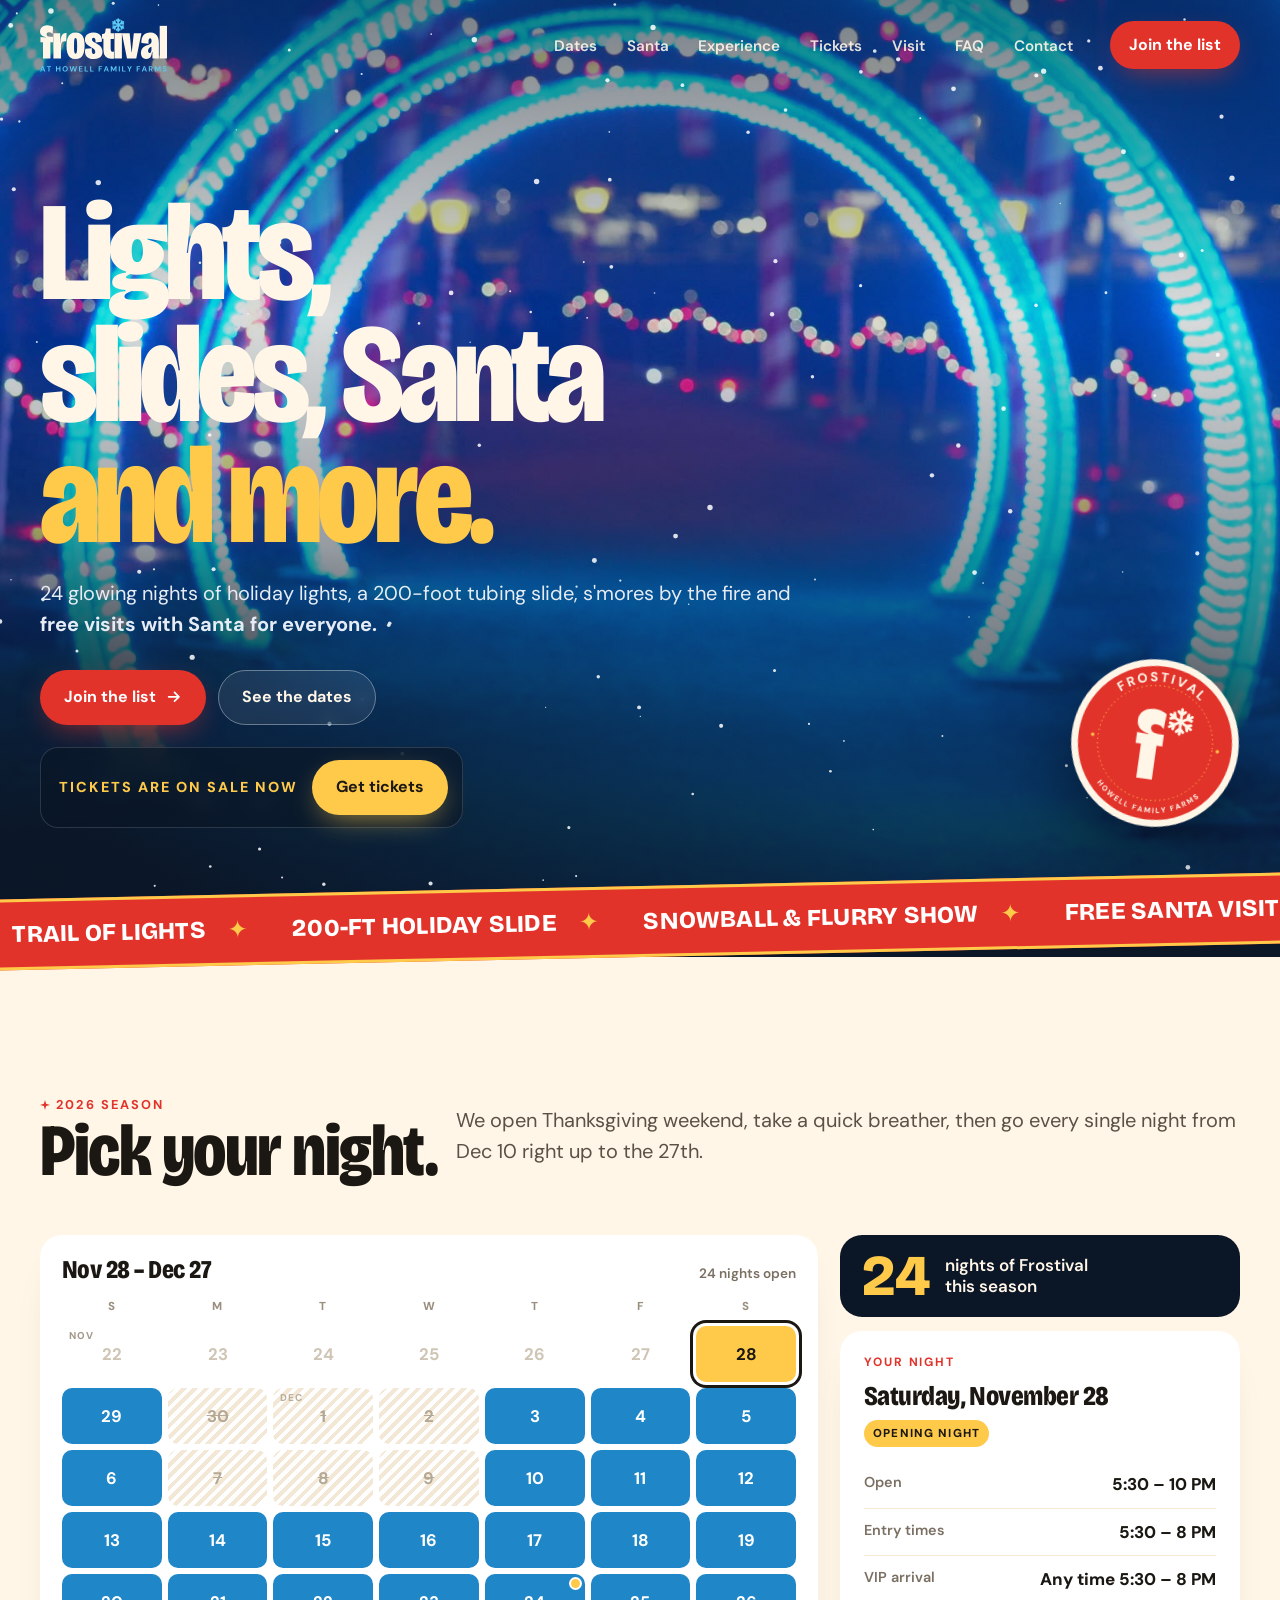
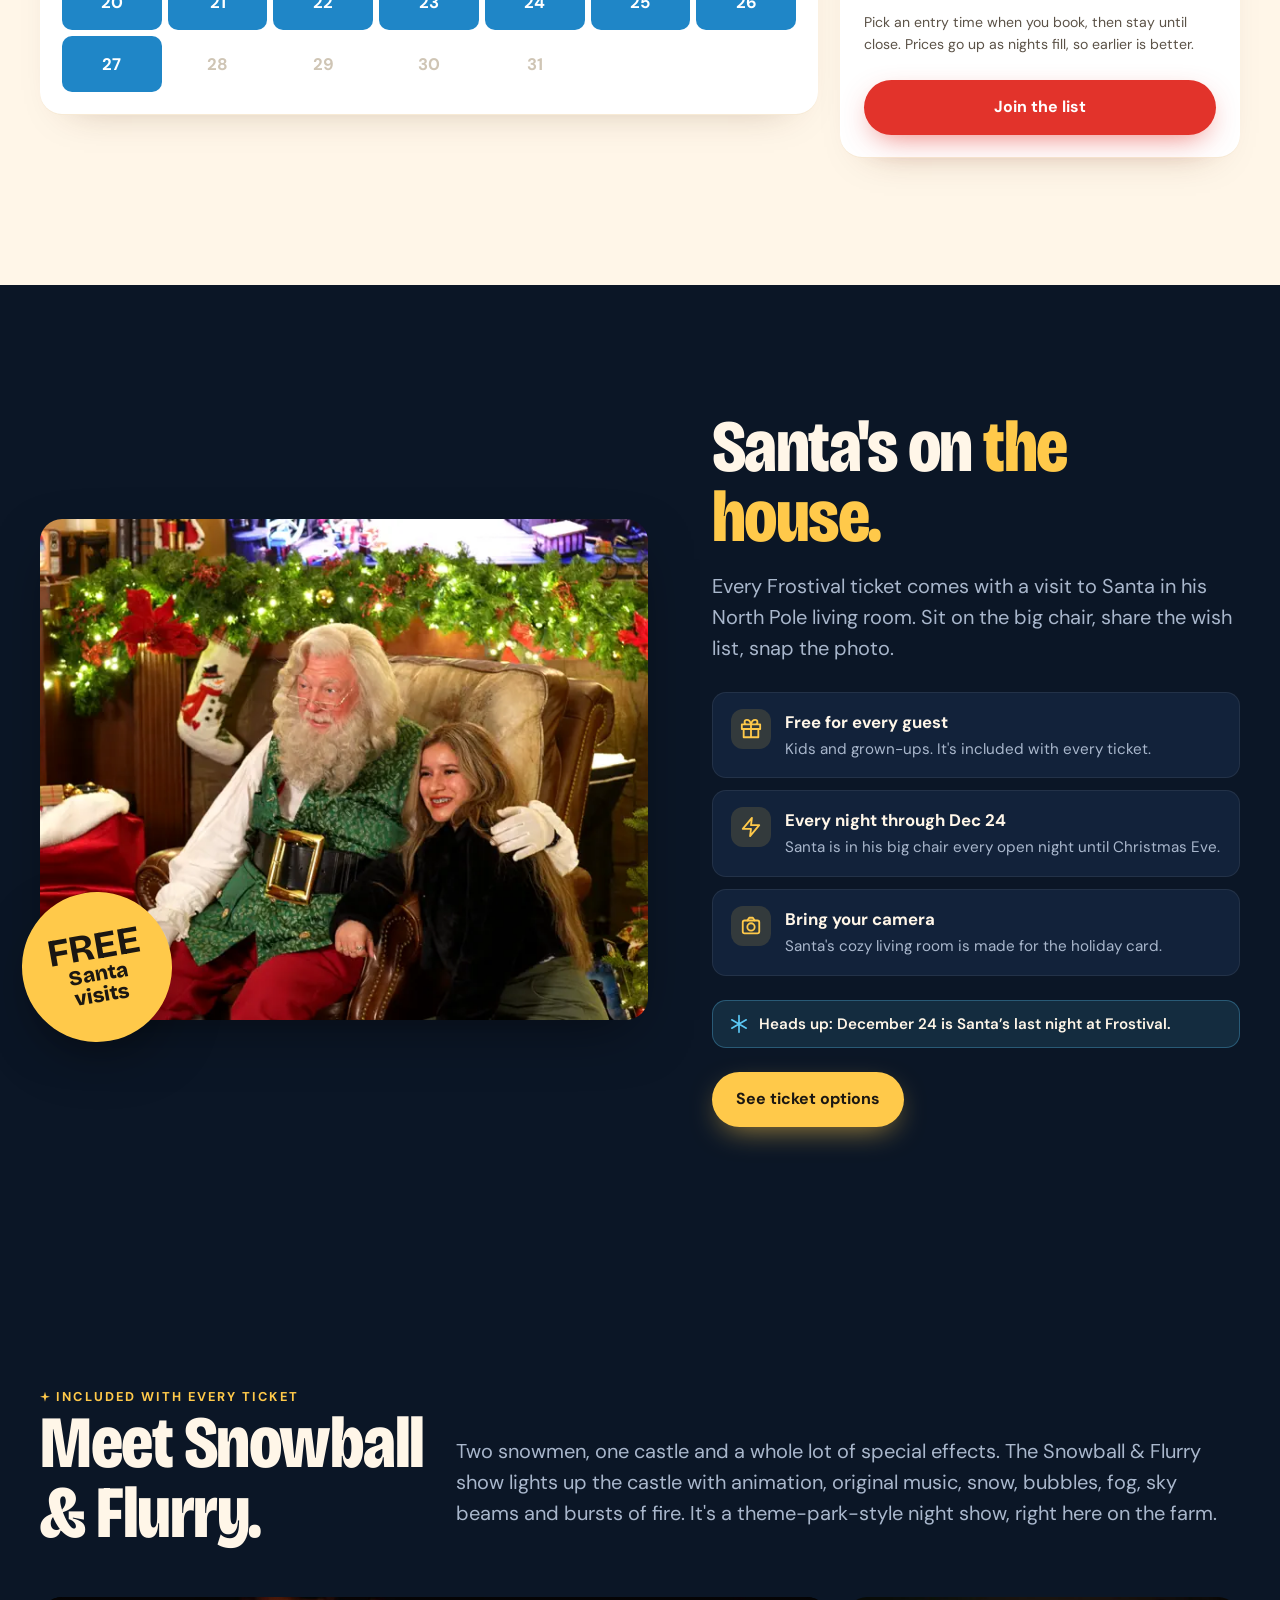
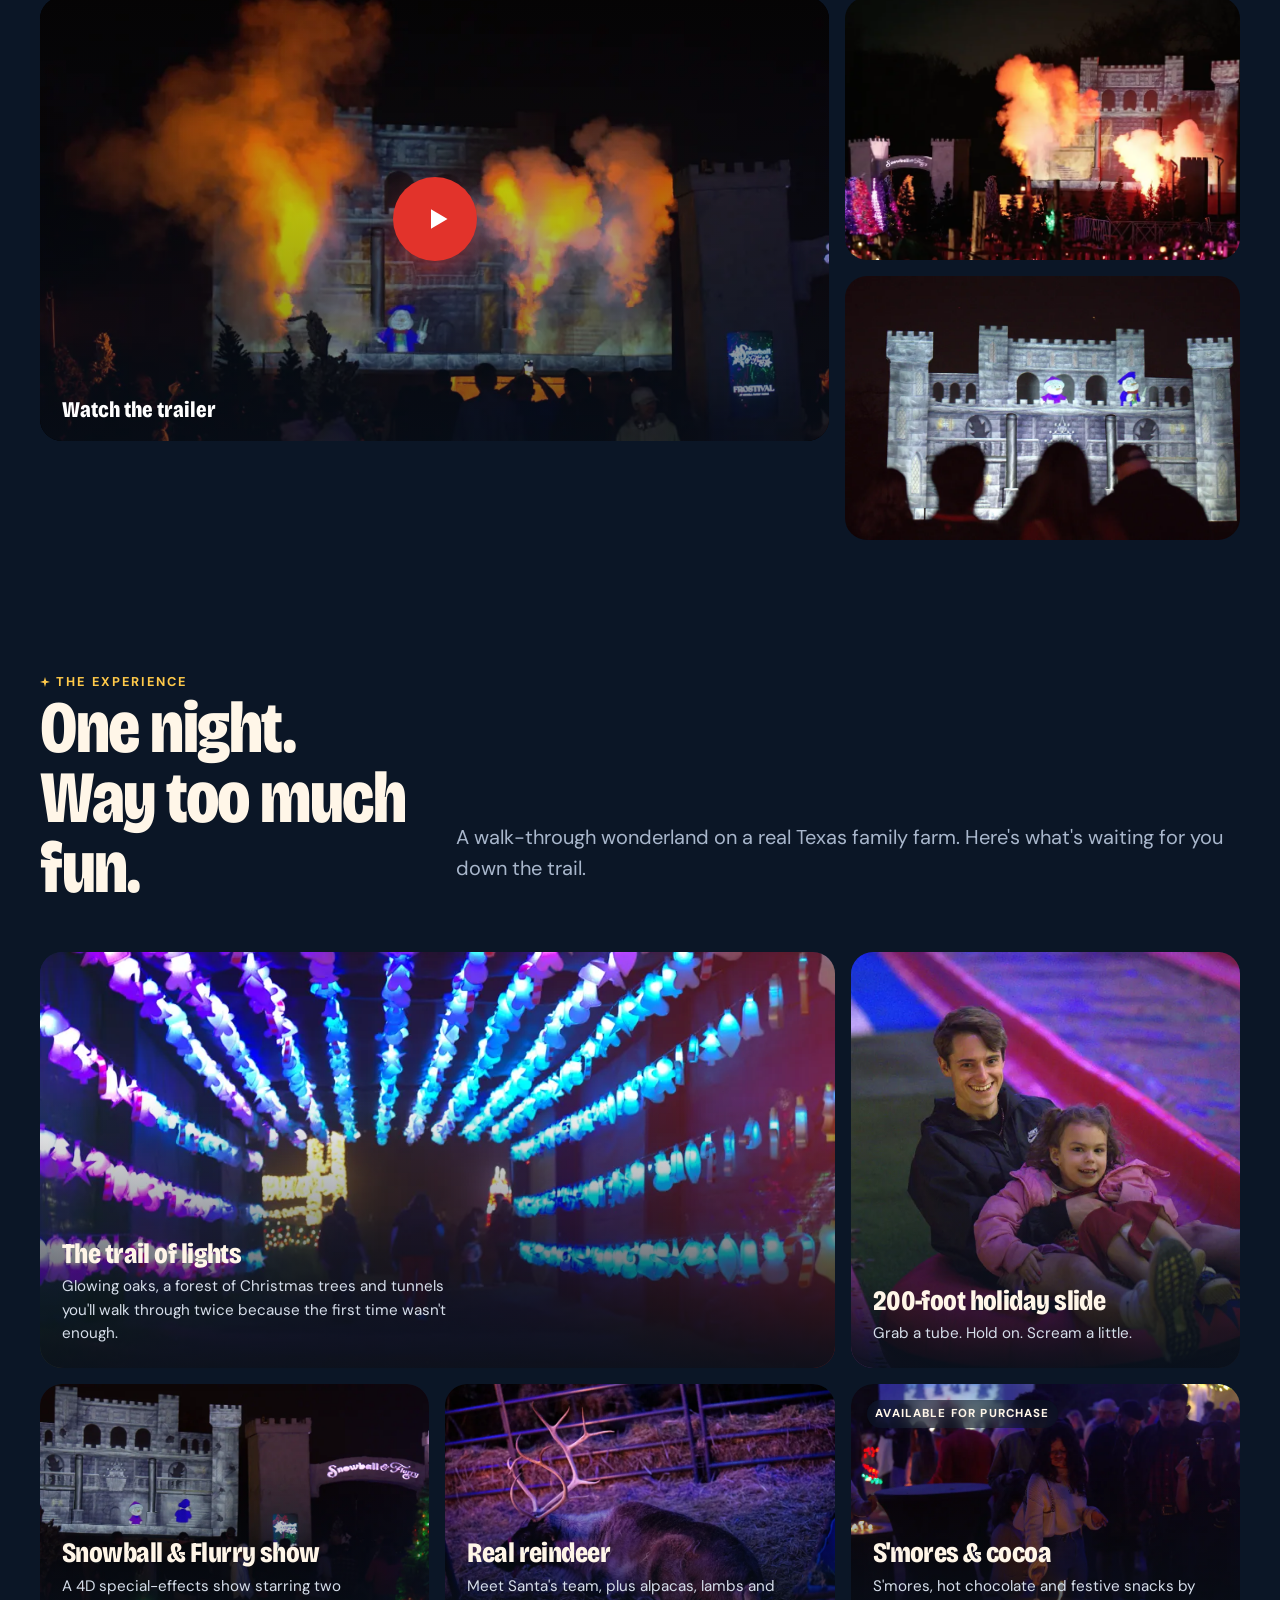
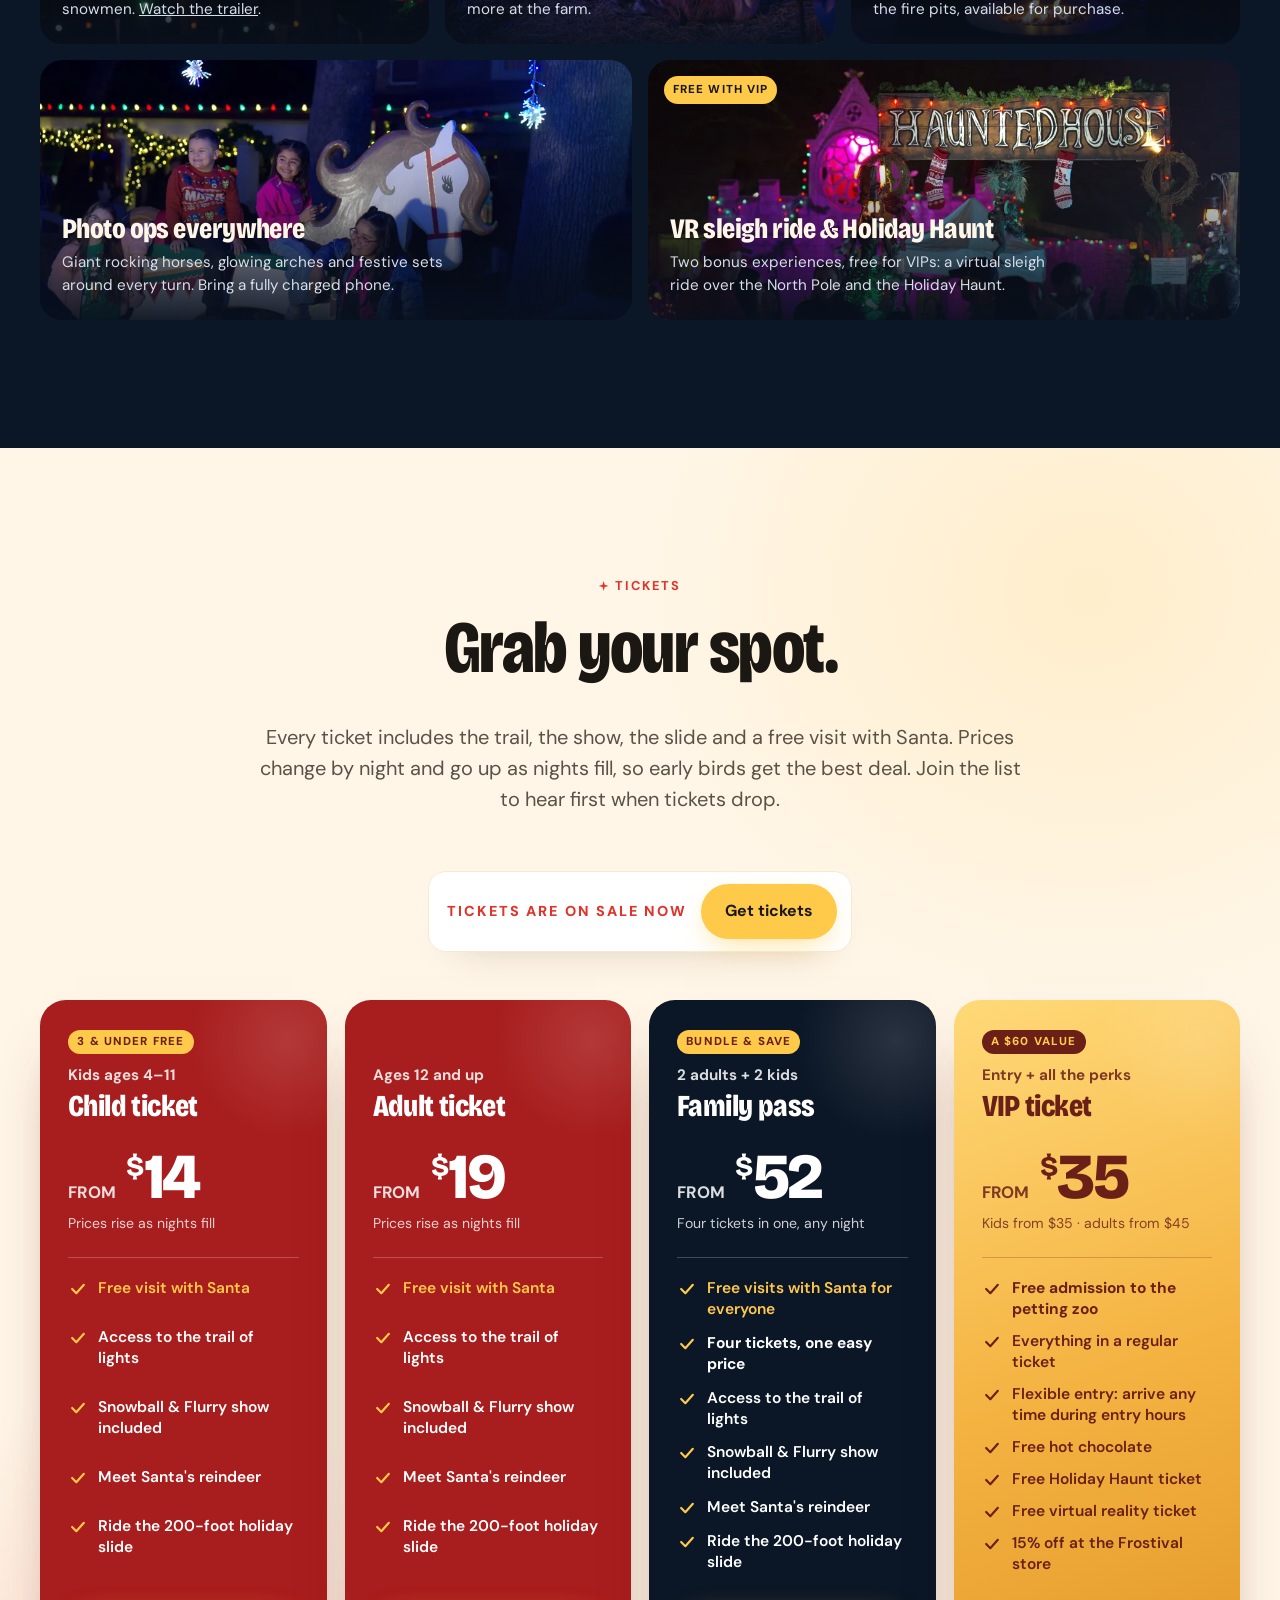
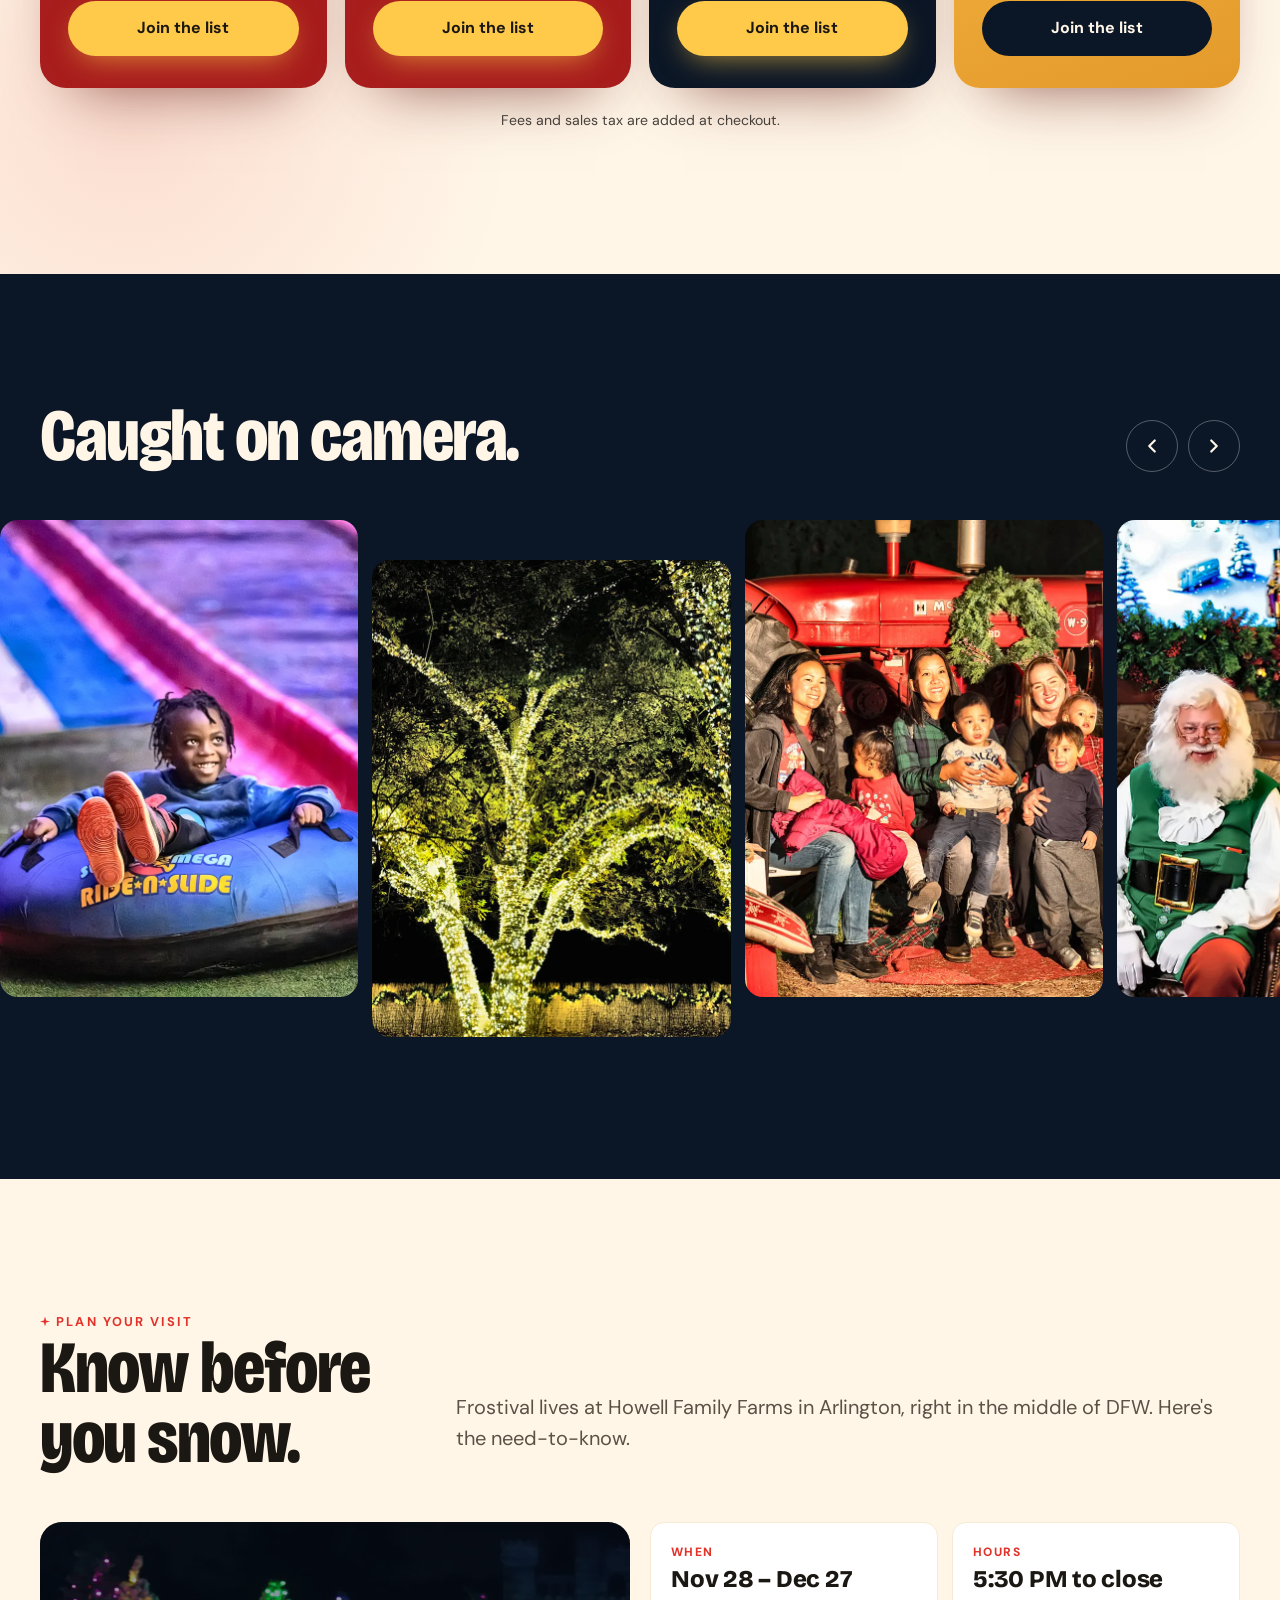
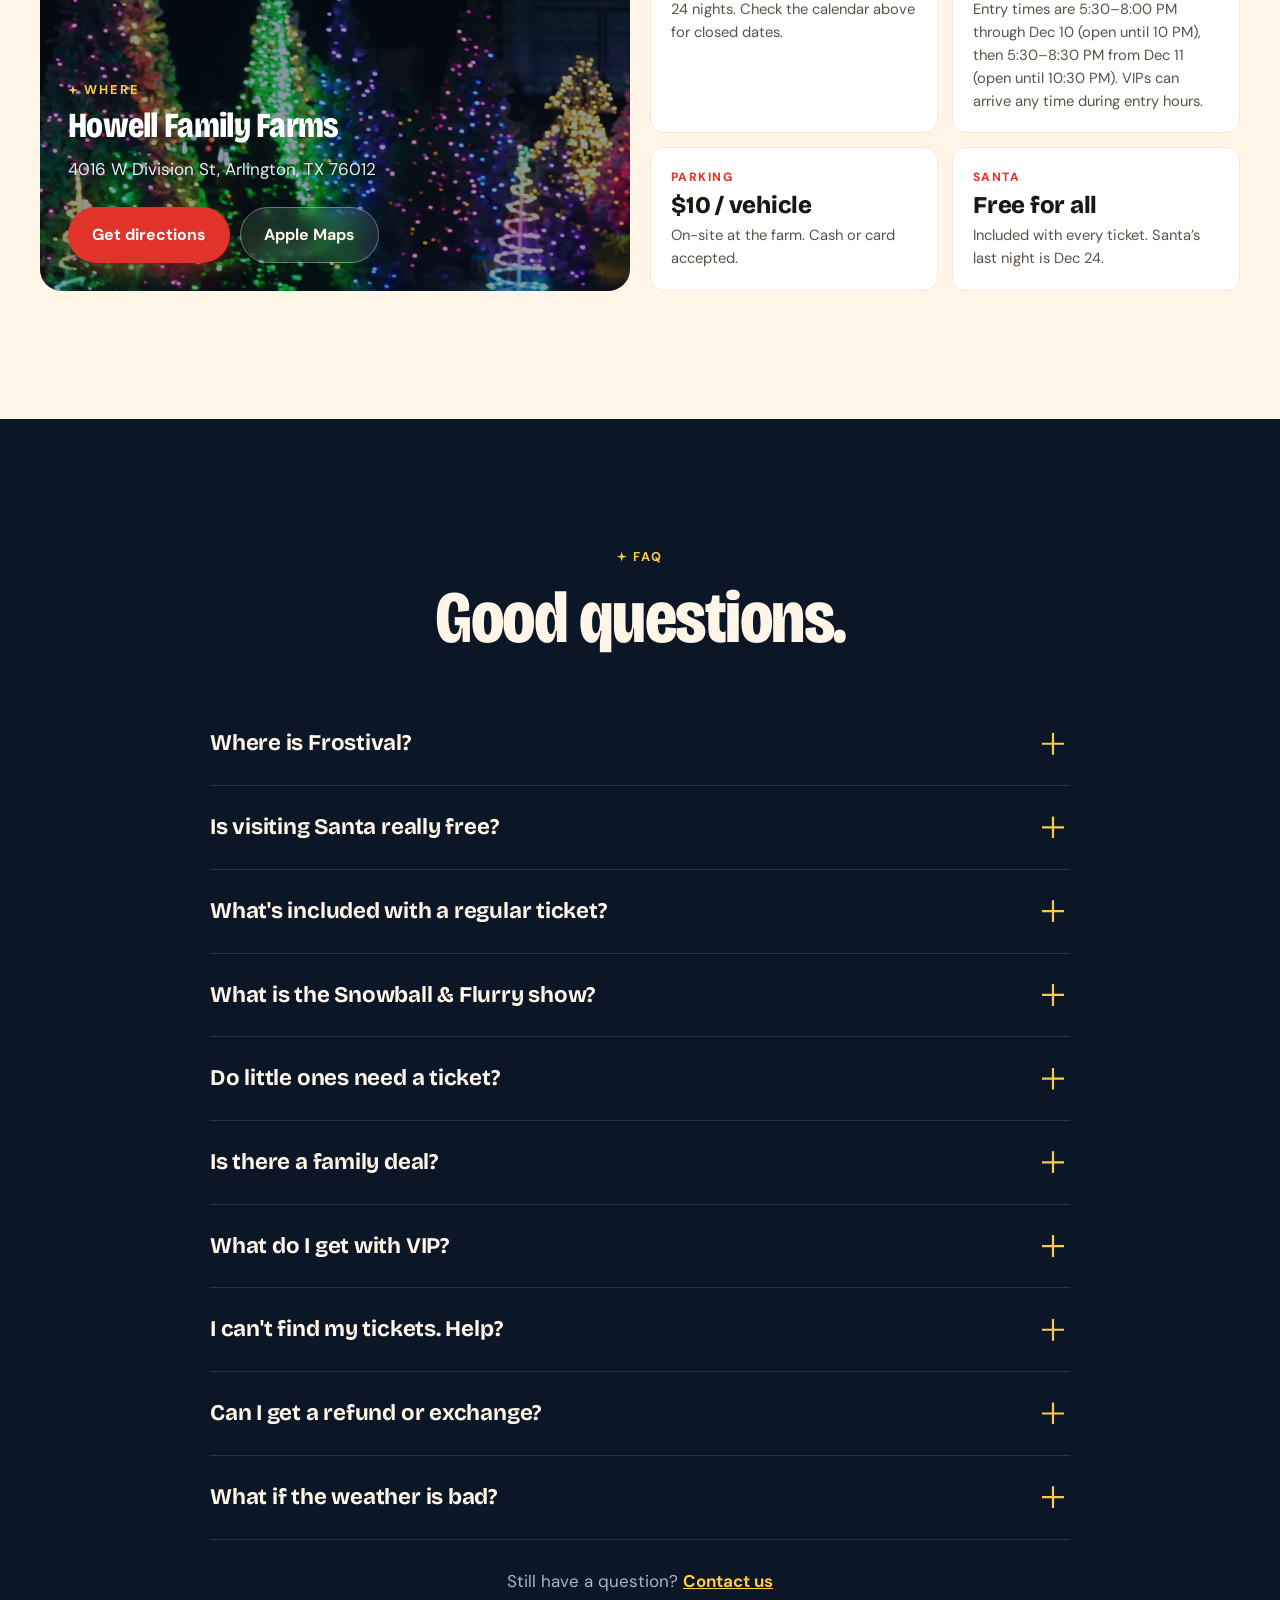
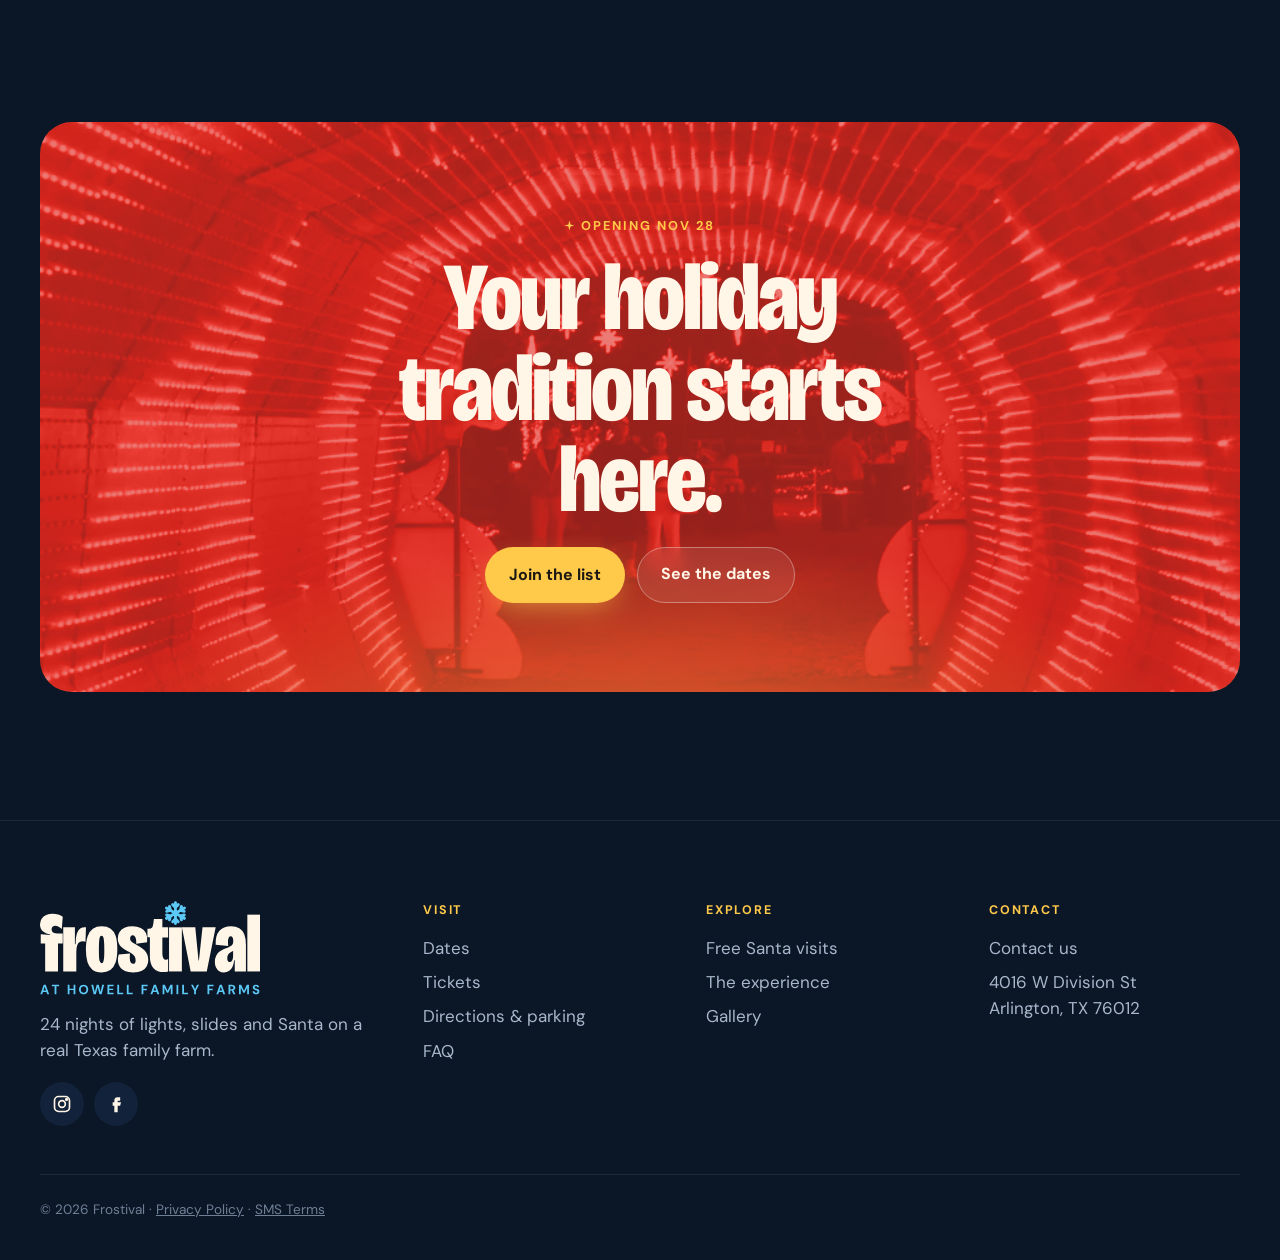
==== commit f45670f7: "On-sale countdown: Thu Nov 5, 6:00 PM CT Co-Authored-By: Claude Opus 5.5 <noreply@anthropic.com>" ====
--- a/index.html
+++ b/index.html
@@ -36,7 +36,7 @@
 "location":{"@type":"Place","name":"Howell Family Farms","address":{"@type":"PostalAddress","streetAddress":"4016 W Division St","addressLocality":"Arlington","addressRegion":"TX","postalCode":"76012","addressCountry":"US"}},
 "image":["https://frostivaltexas.com/assets/img/v-tunnel.jpg"],"description":"Holiday lights, a 200-foot tubing slide, the Snowball & Flurry show and free visits with Santa.",
 "organizer":{"@type":"Organization","name":"Frostival","url":"https://frostivaltexas.com/"},
-"offers":{"@type":"AggregateOffer","lowPrice":"14","priceCurrency":"USD","availability":"https://schema.org/PreOrder","validFrom":"2026-11-05T10:00:00-06:00","url":"https://frostivaltexas.com/#tickets"}}
+"offers":{"@type":"AggregateOffer","lowPrice":"14","priceCurrency":"USD","availability":"https://schema.org/PreOrder","validFrom":"2026-11-05T18:00:00-06:00","url":"https://frostivaltexas.com/#tickets"}}
 </script>
 </head>
 <body>
@@ -431,6 +431,6 @@
 
 <div class="mobile-cta" id="mcta"><a class="btn" href="#join" data-join data-src="mobile-bar">Join the list · Nov 28 – Dec 27</a></div>
 
-<script src="assets/js/site.js?v=16" defer></script>
+<script src="assets/js/site.js?v=17" defer></script>
 </body>
 </html>
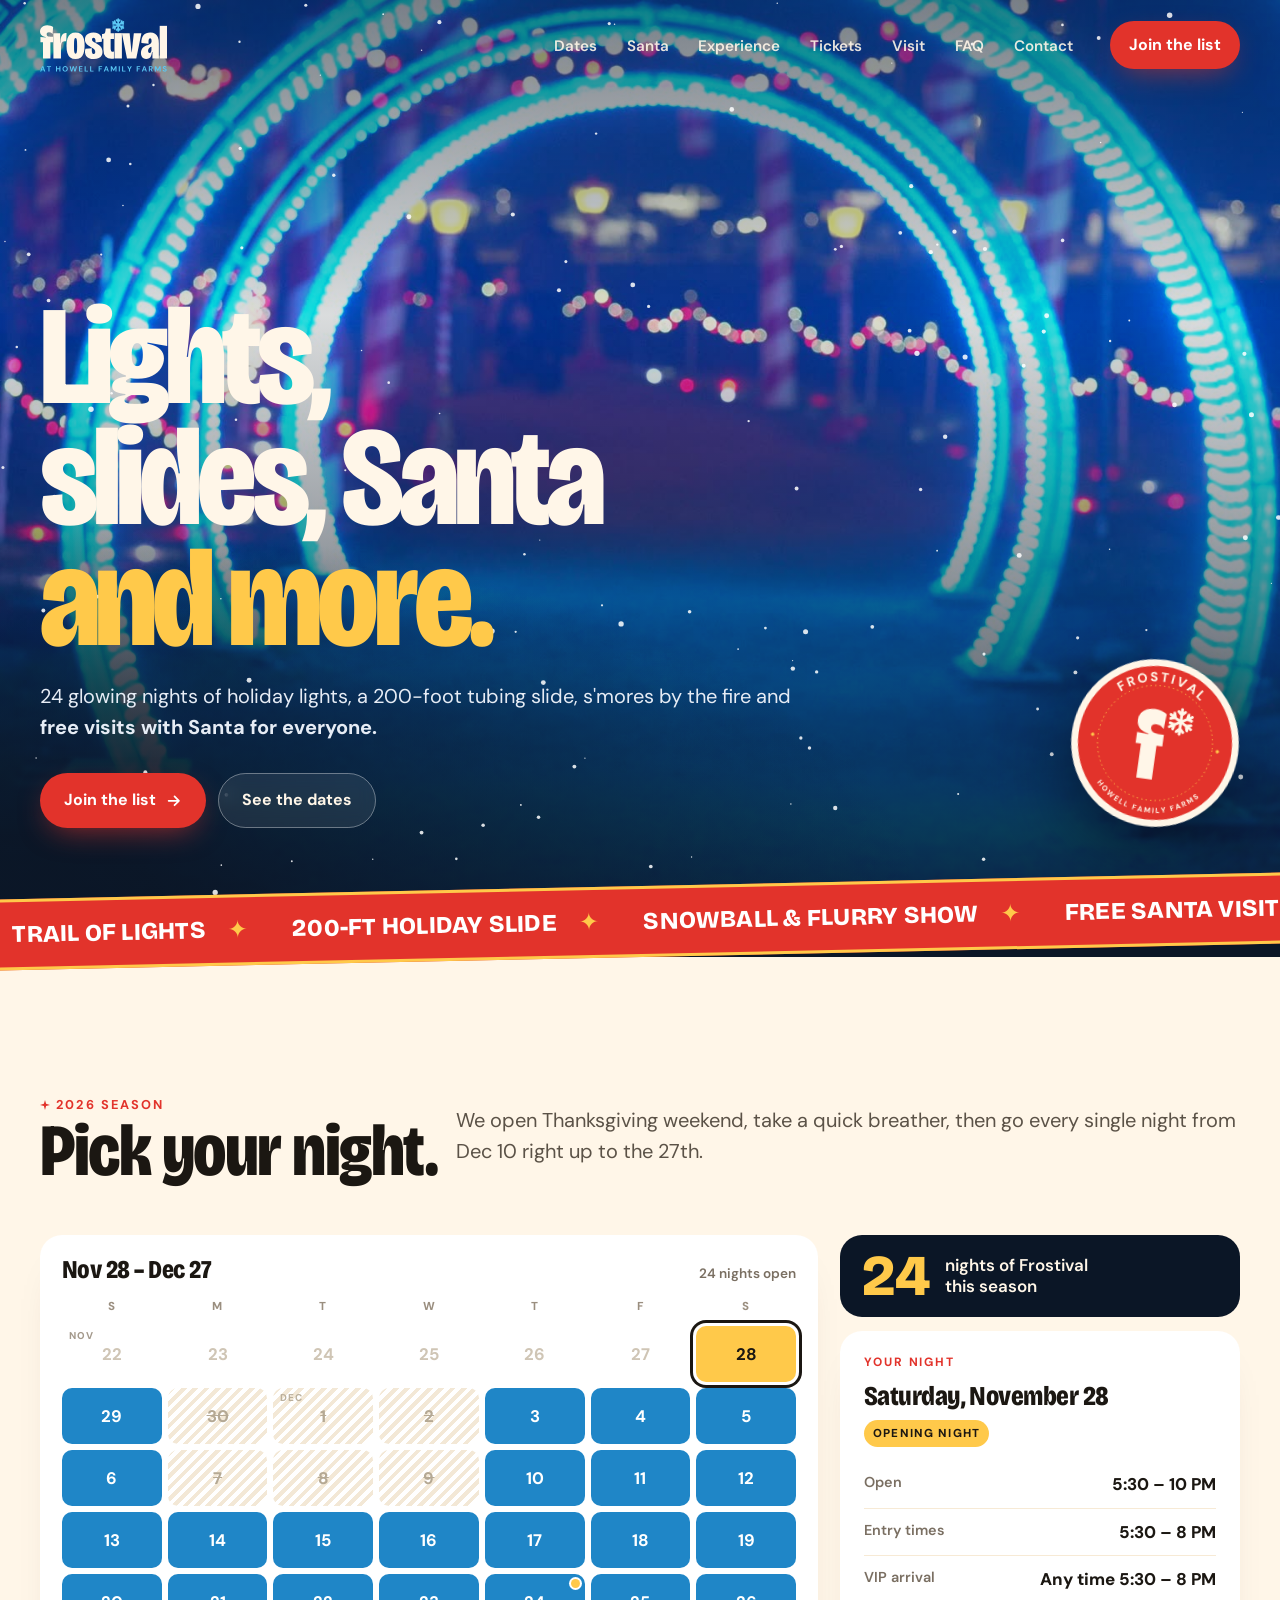
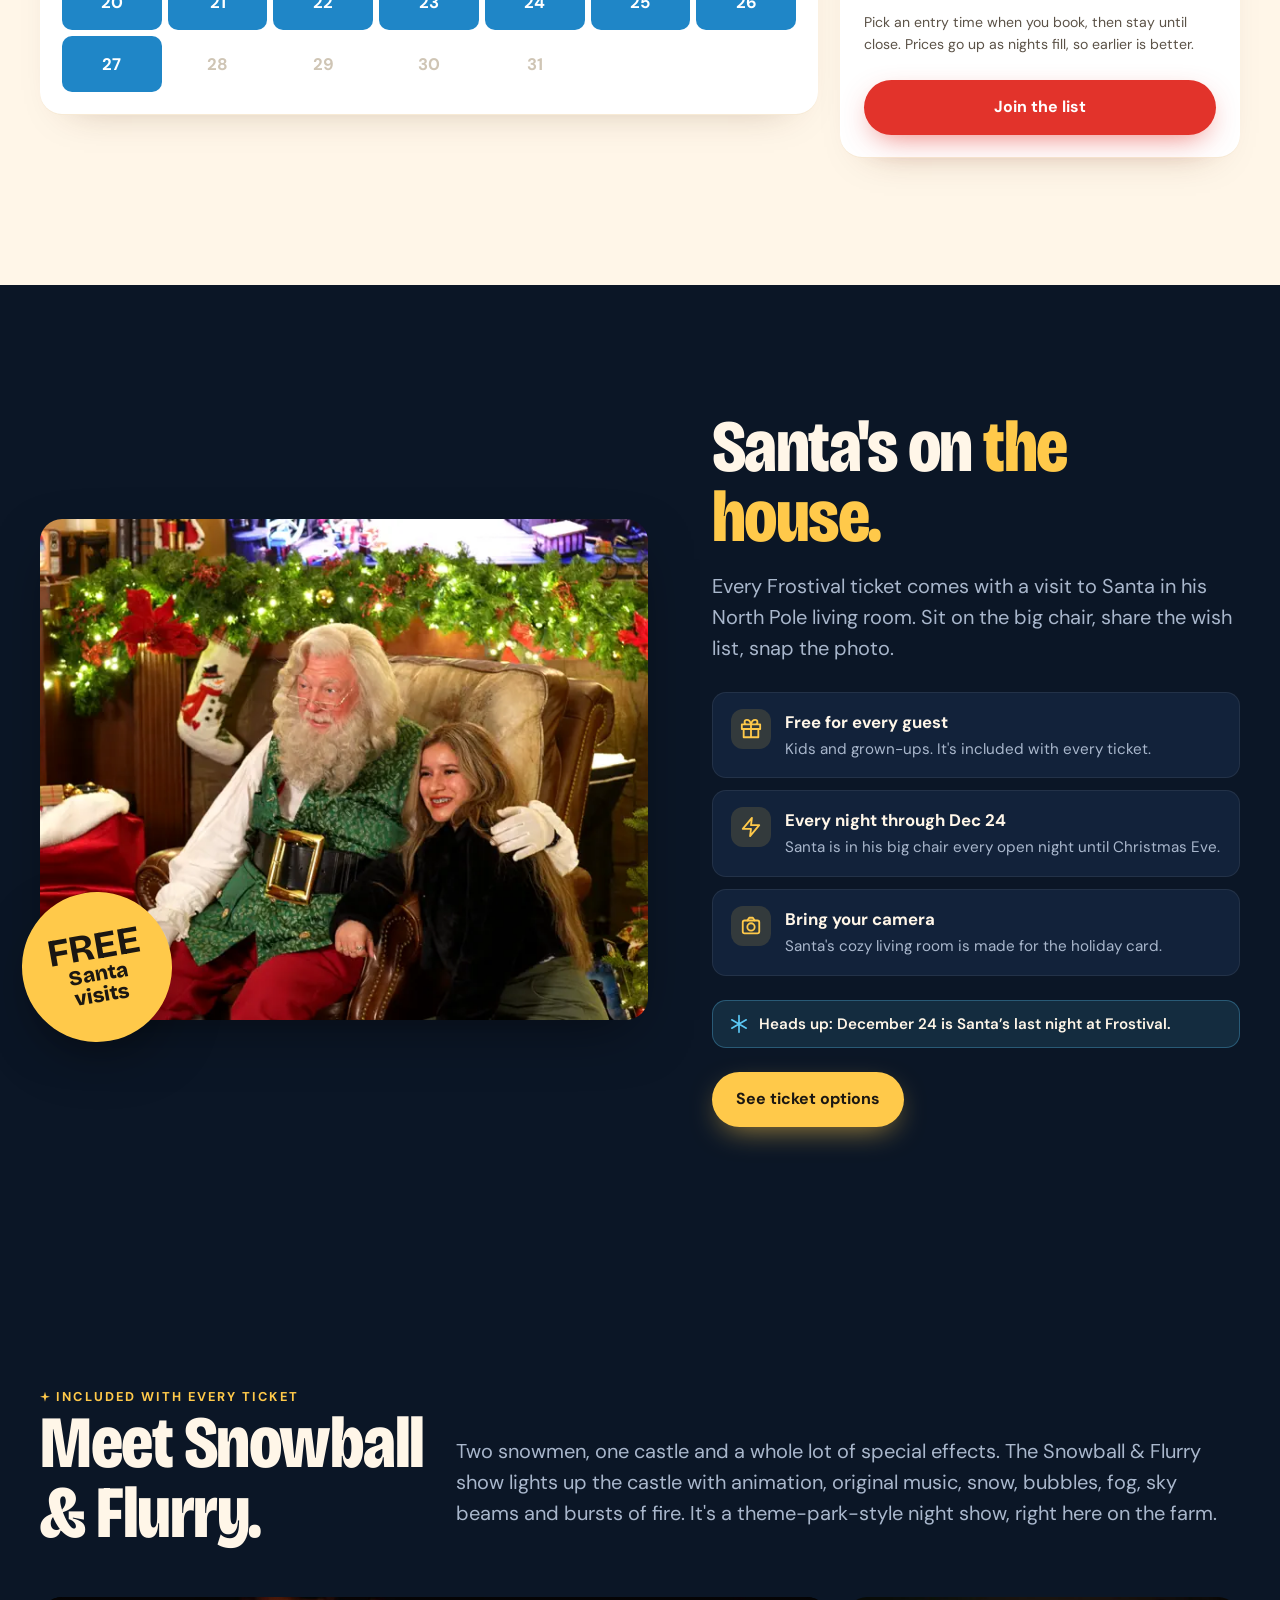
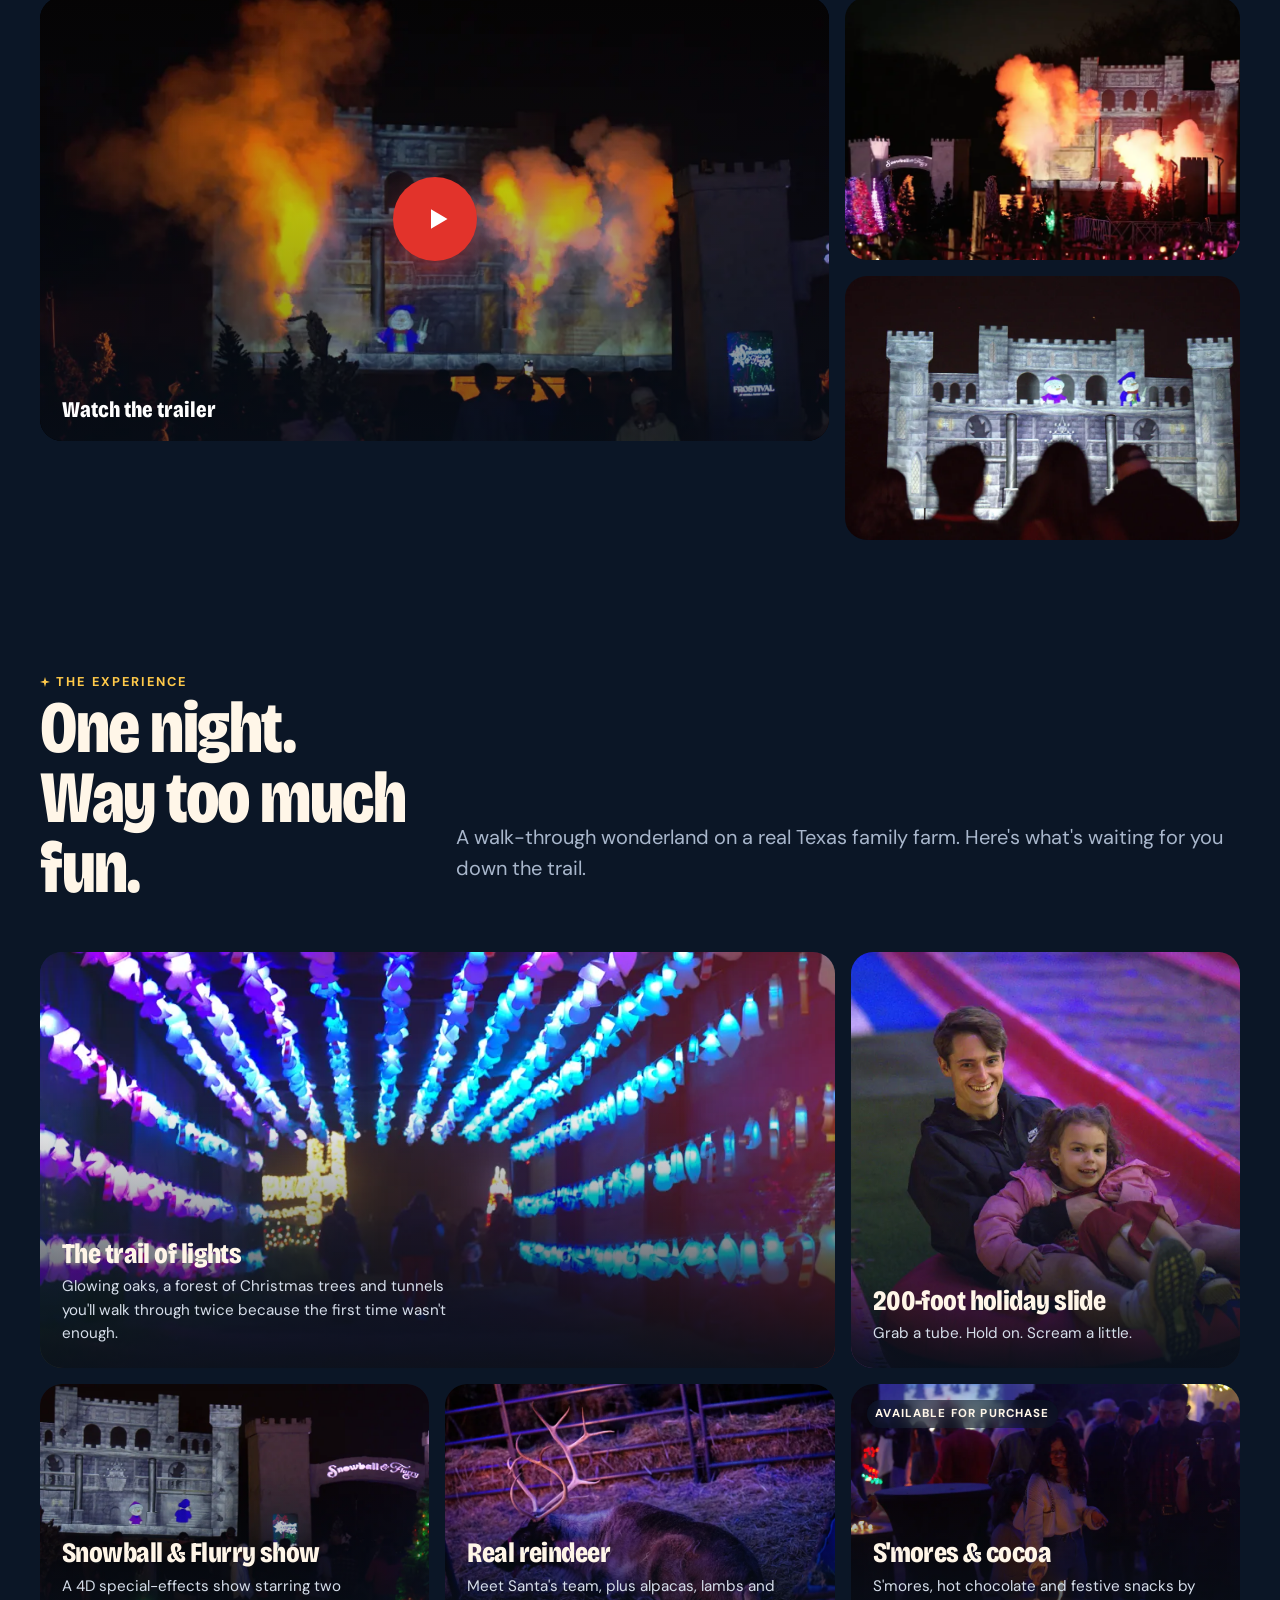
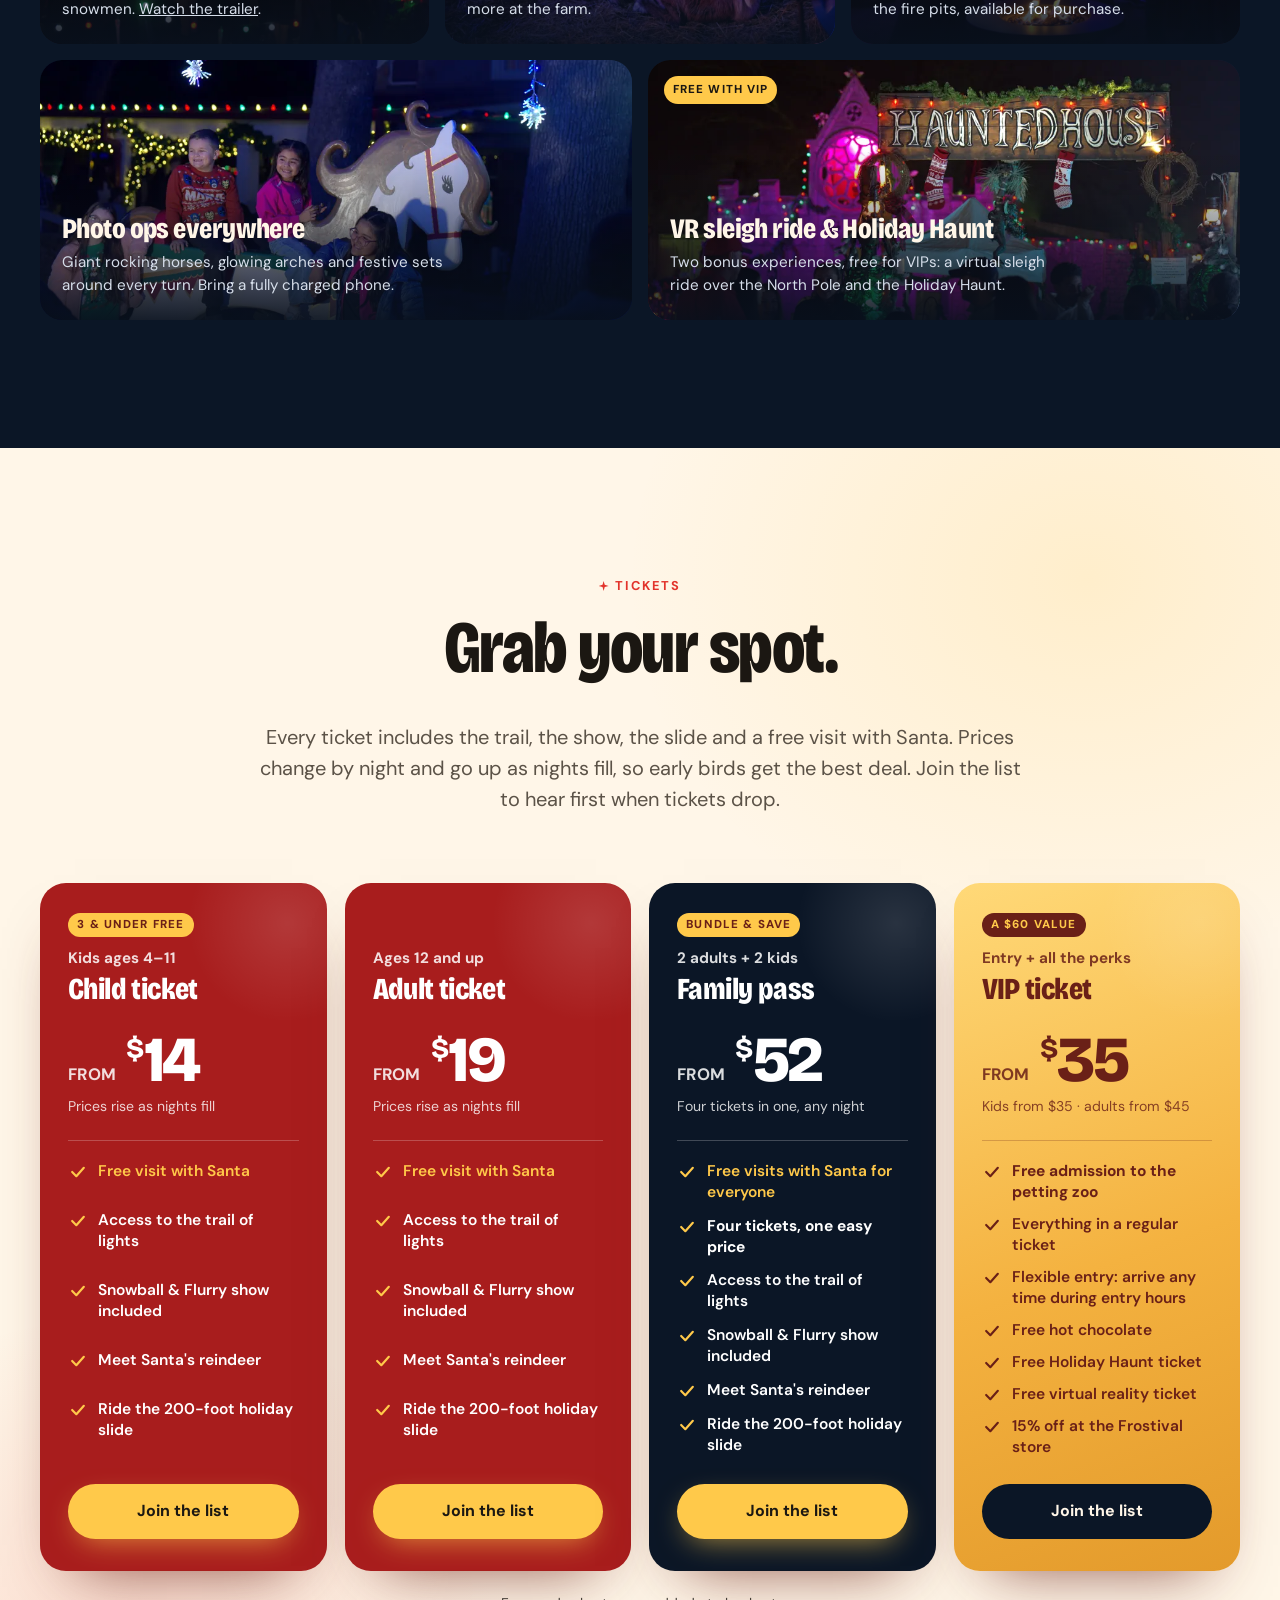
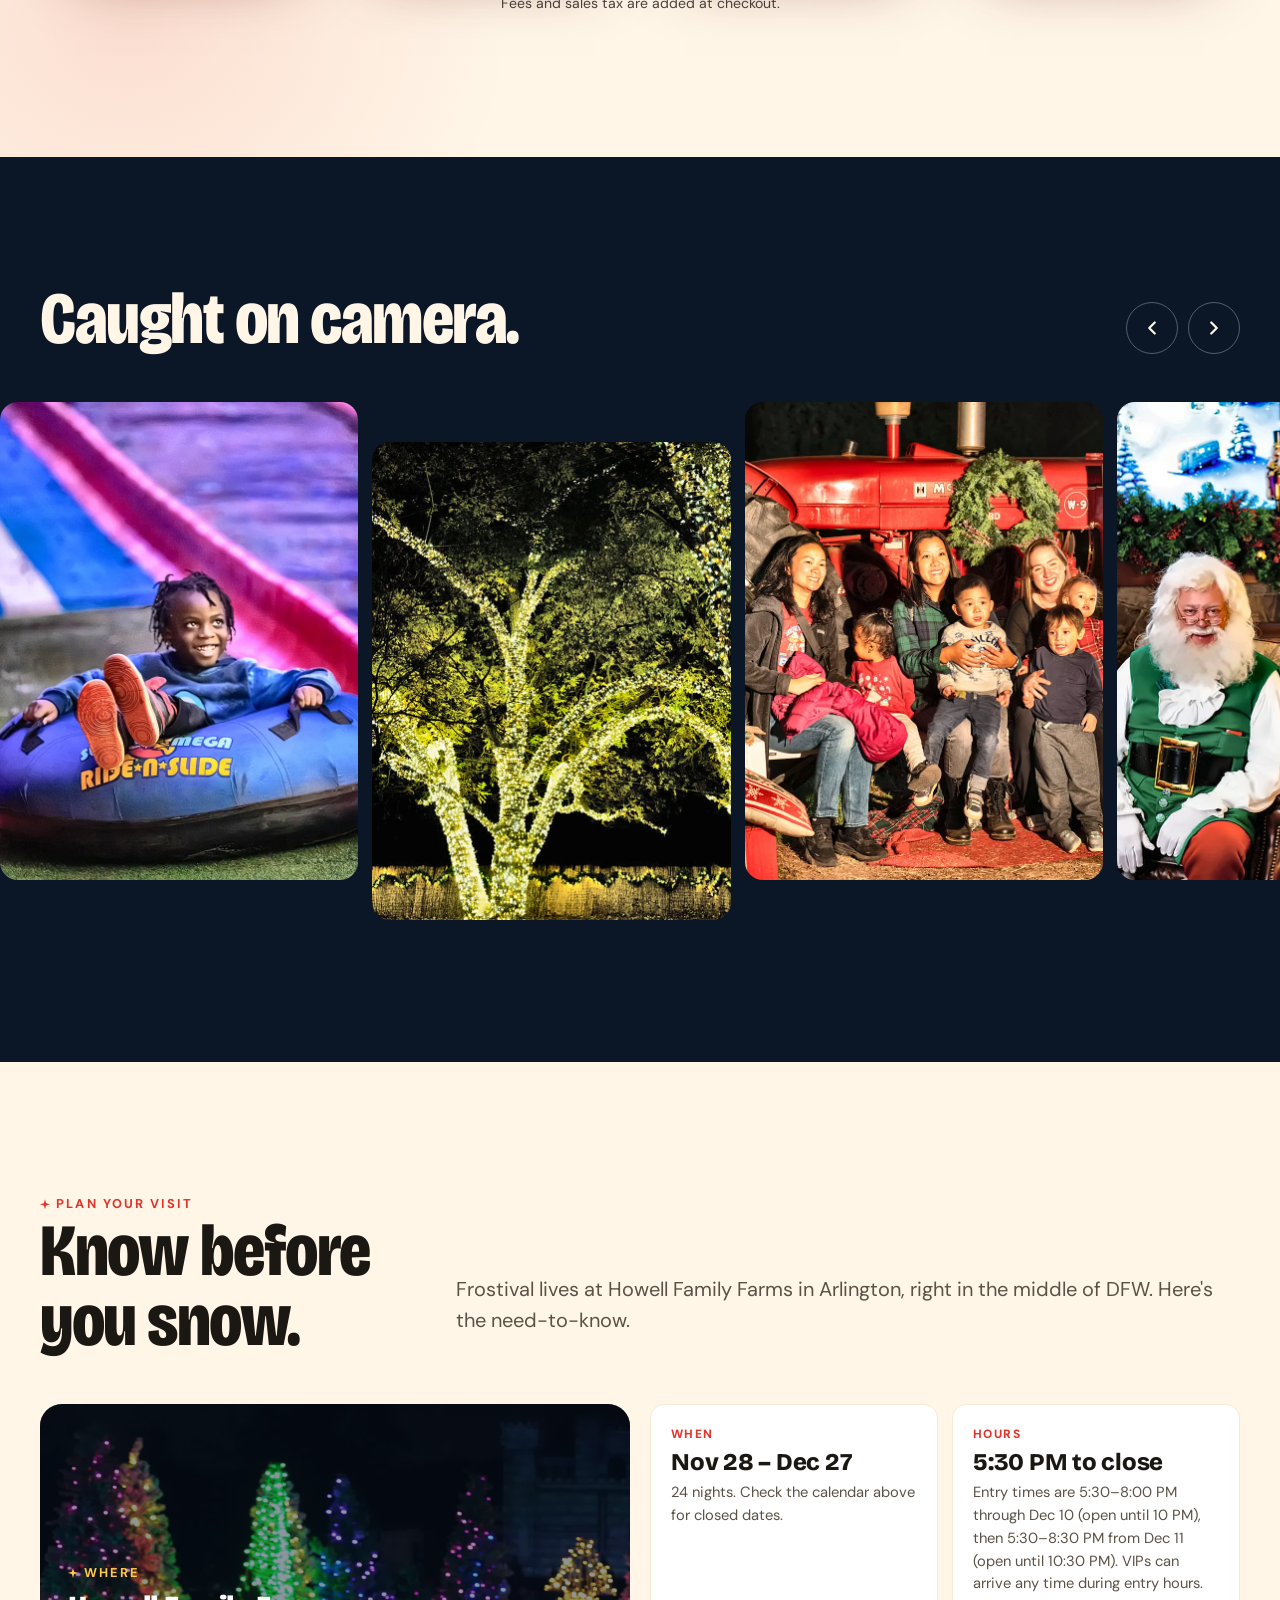
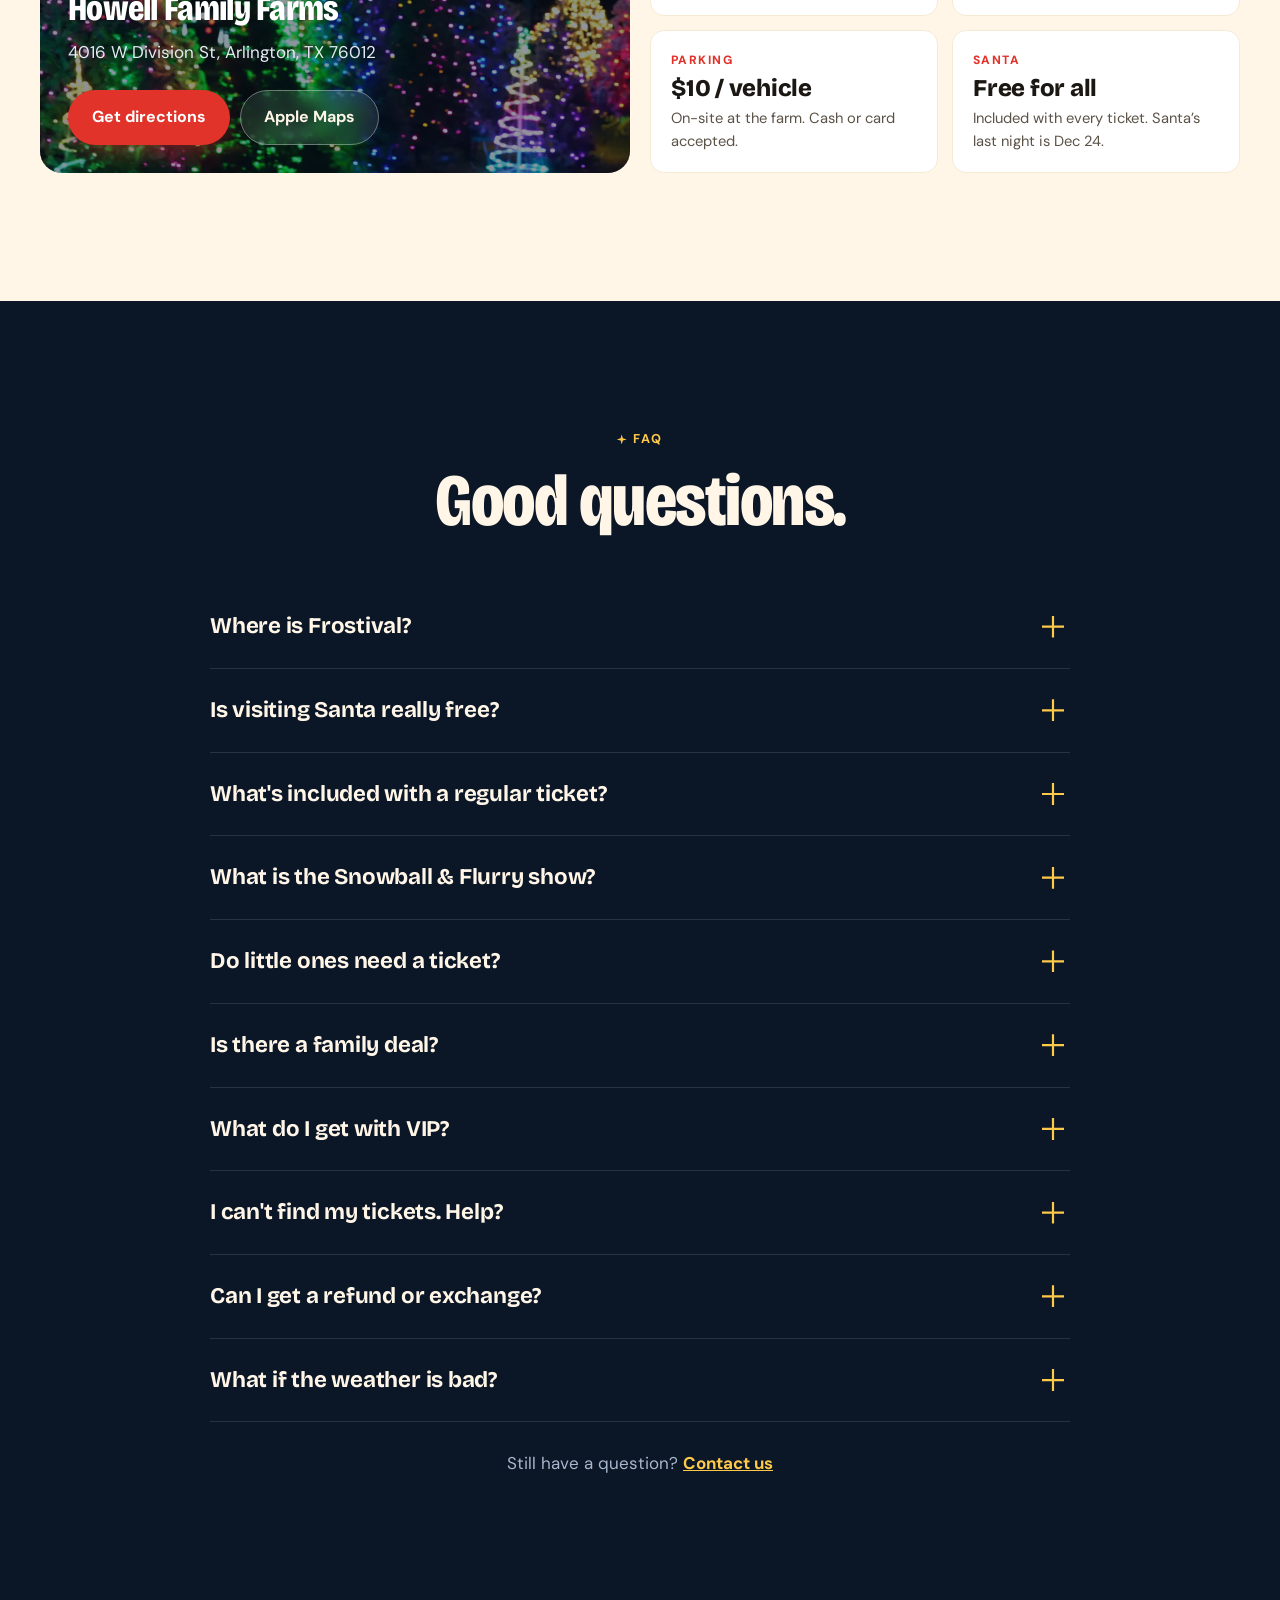
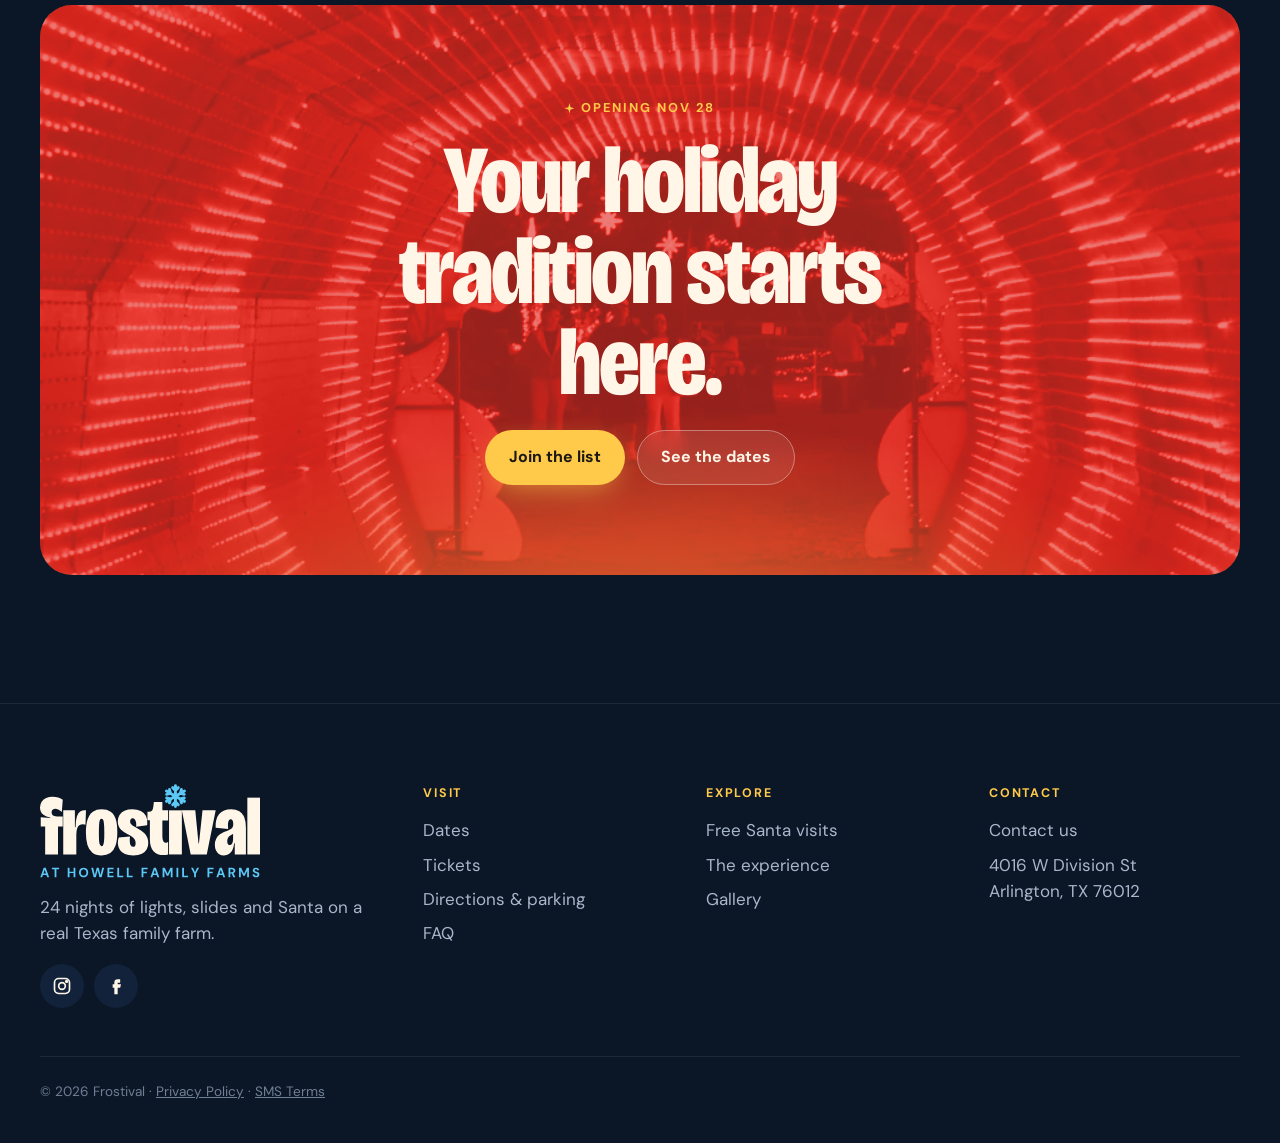
==== commit 4ef99fab: "Turn off on-sale countdown (remove from hero and tickets section) Co-Authored-By: Claude Opus 5.5 <n" ====
--- a/index.html
+++ b/index.html
@@ -82,7 +82,6 @@
           <svg viewBox="0 0 24 24" fill="none" stroke="currentColor" stroke-width="2.4" stroke-linecap="round" stroke-linejoin="round"><path d="M5 12h14M13 6l6 6-6 6"/></svg></a>
         <a class="btn ghost" href="#dates">See the dates</a>
       </div>
-      <div class="countdown cd-hero" data-countdown aria-live="off"></div>
     </div>
   </section>
 
@@ -219,7 +218,6 @@
         <span class="eyebrow">Tickets</span>
         <h2>Grab your spot.</h2>
         <p class="lede">Every ticket includes the trail, the show, the slide and a free visit with Santa. Prices change by night and go up as nights fill, so early birds get the best deal. Join the list to hear first when tickets drop.</p>
-        <div class="countdown cd-light" data-countdown aria-live="off"></div>
       </div>
       <div class="price-grid">
         <article class="price reveal">
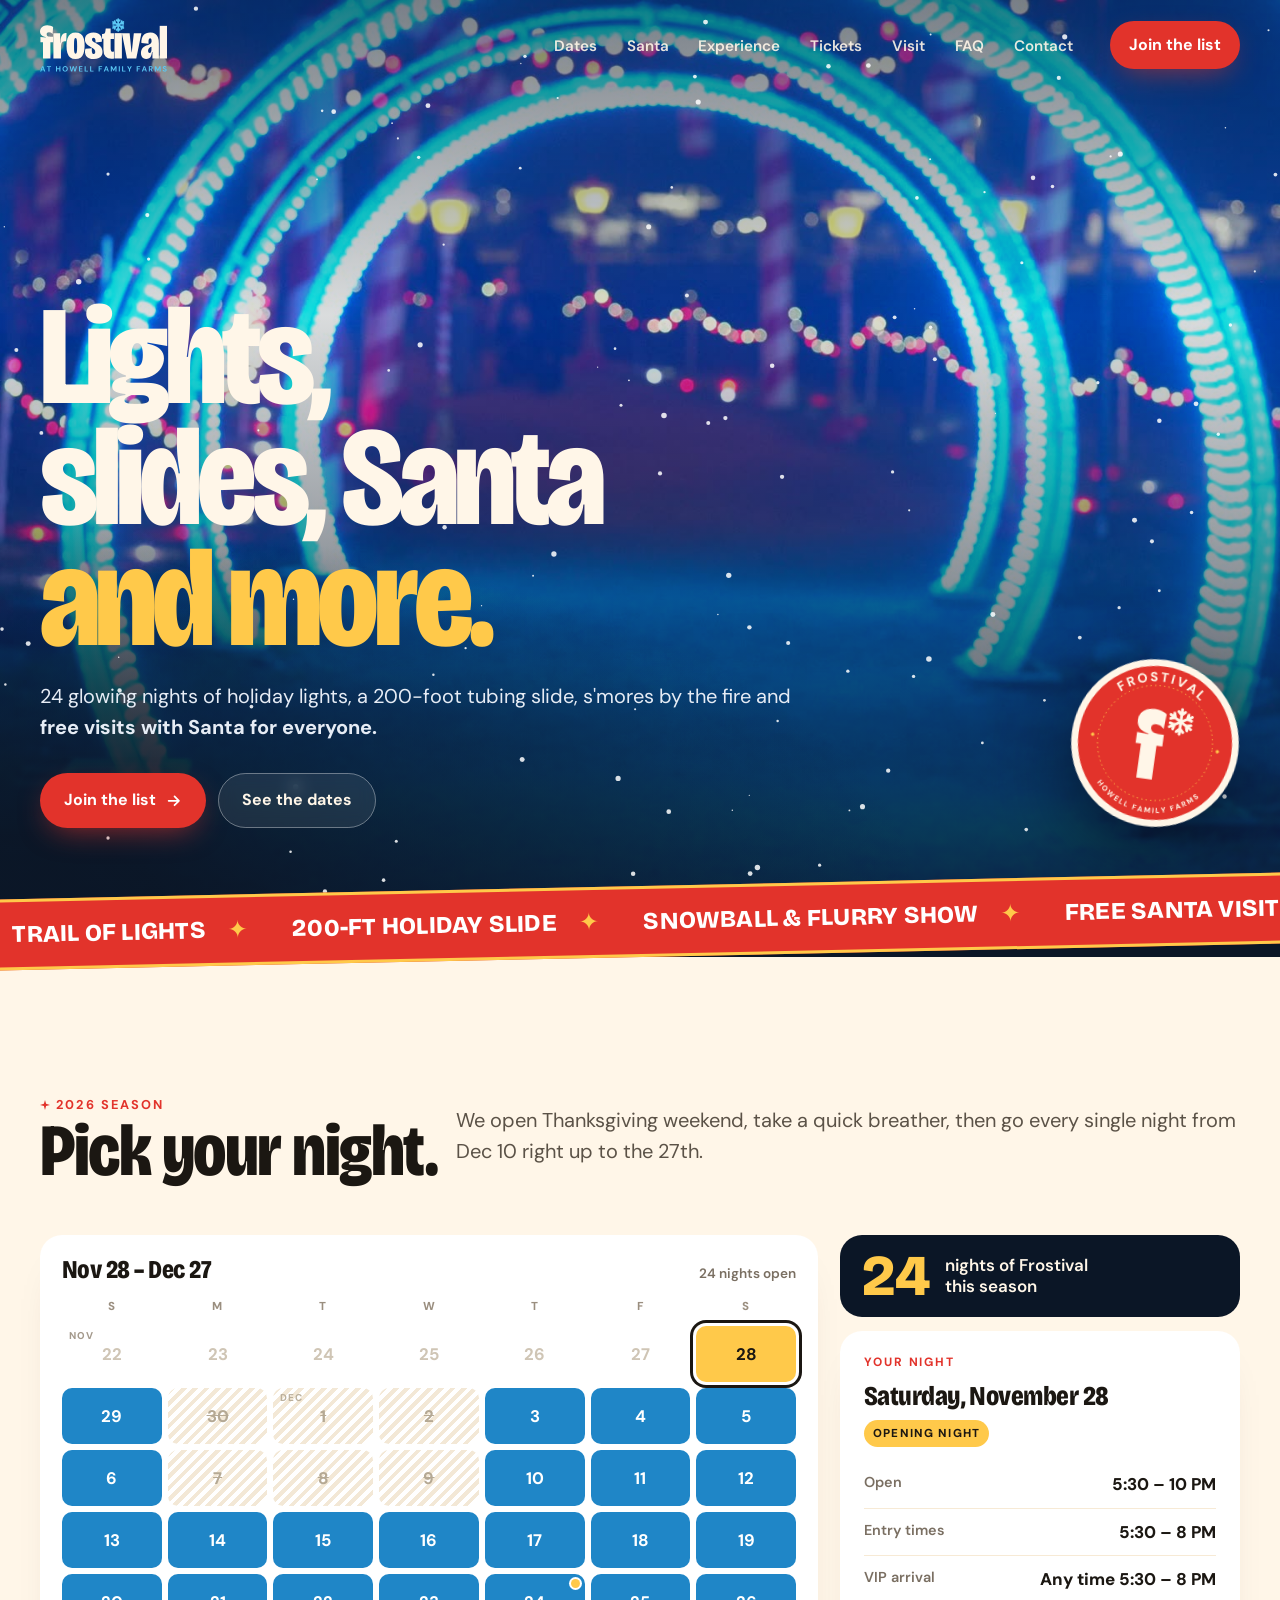
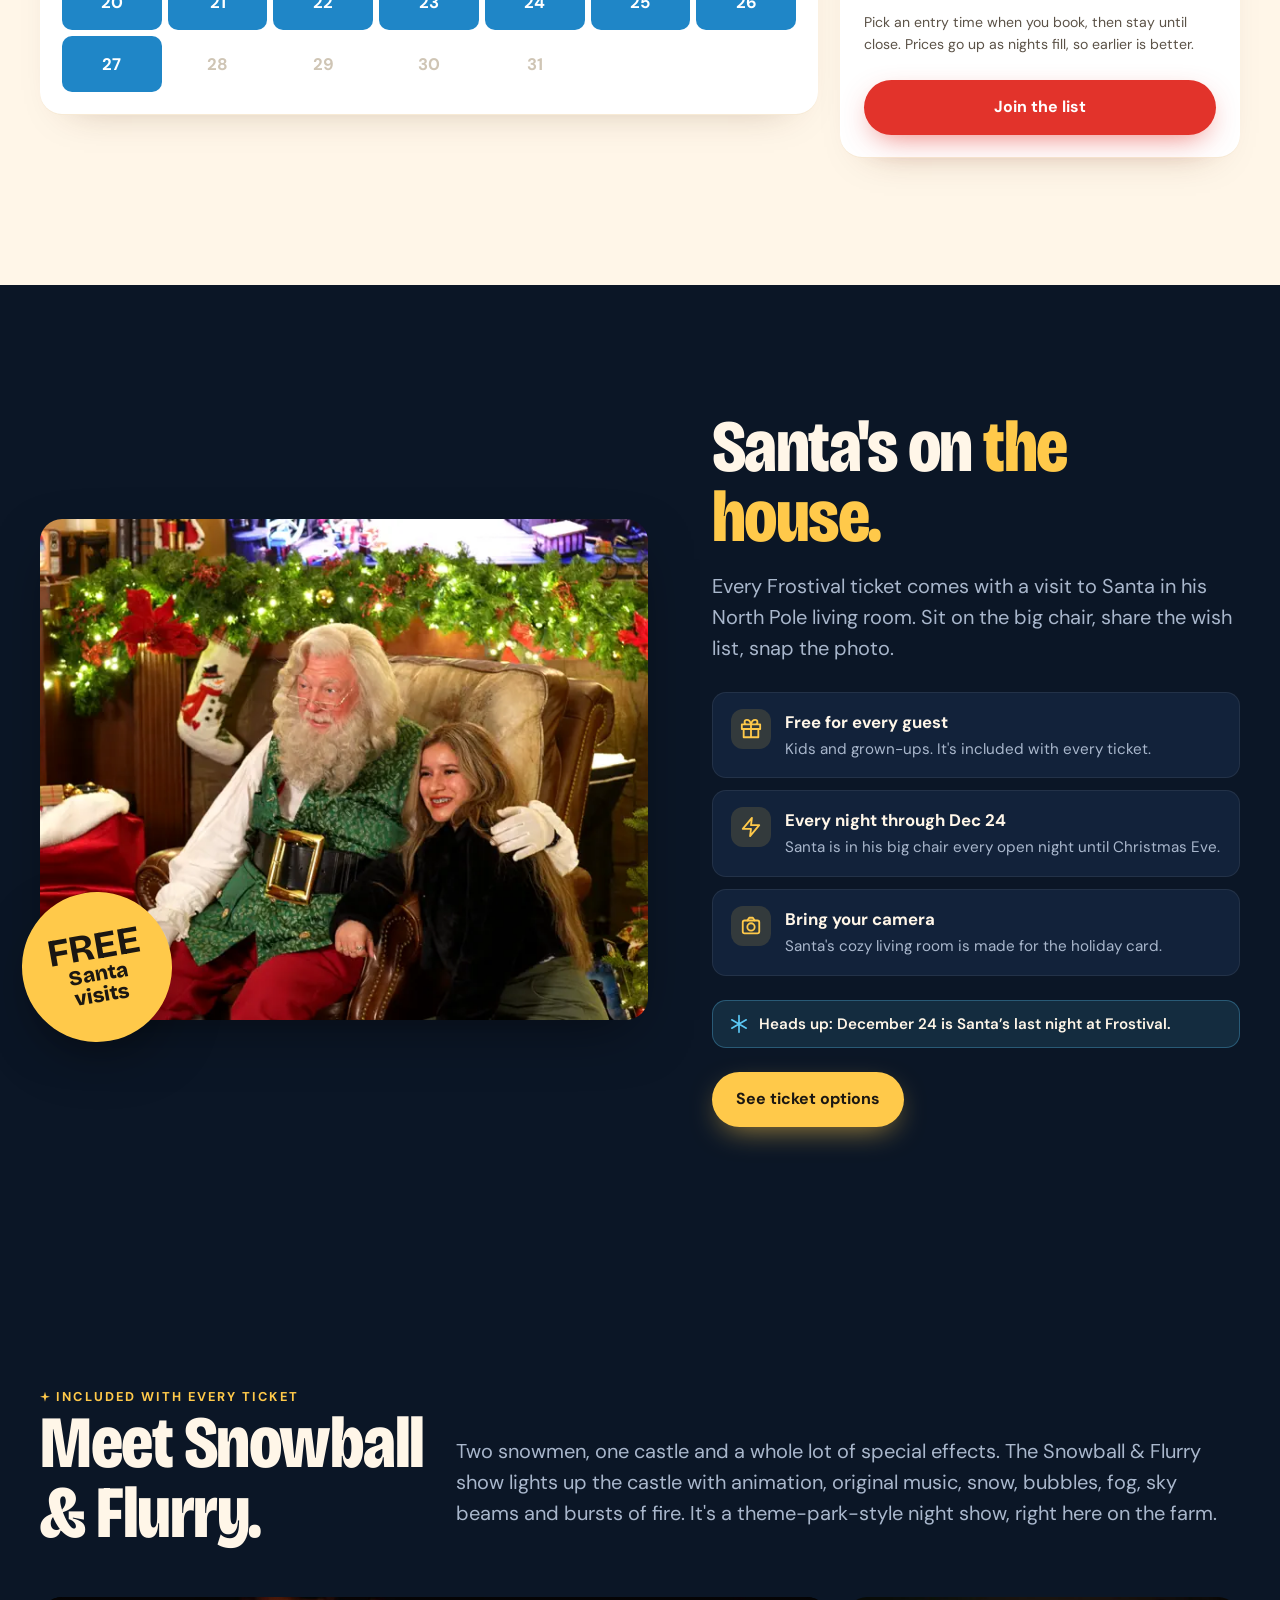
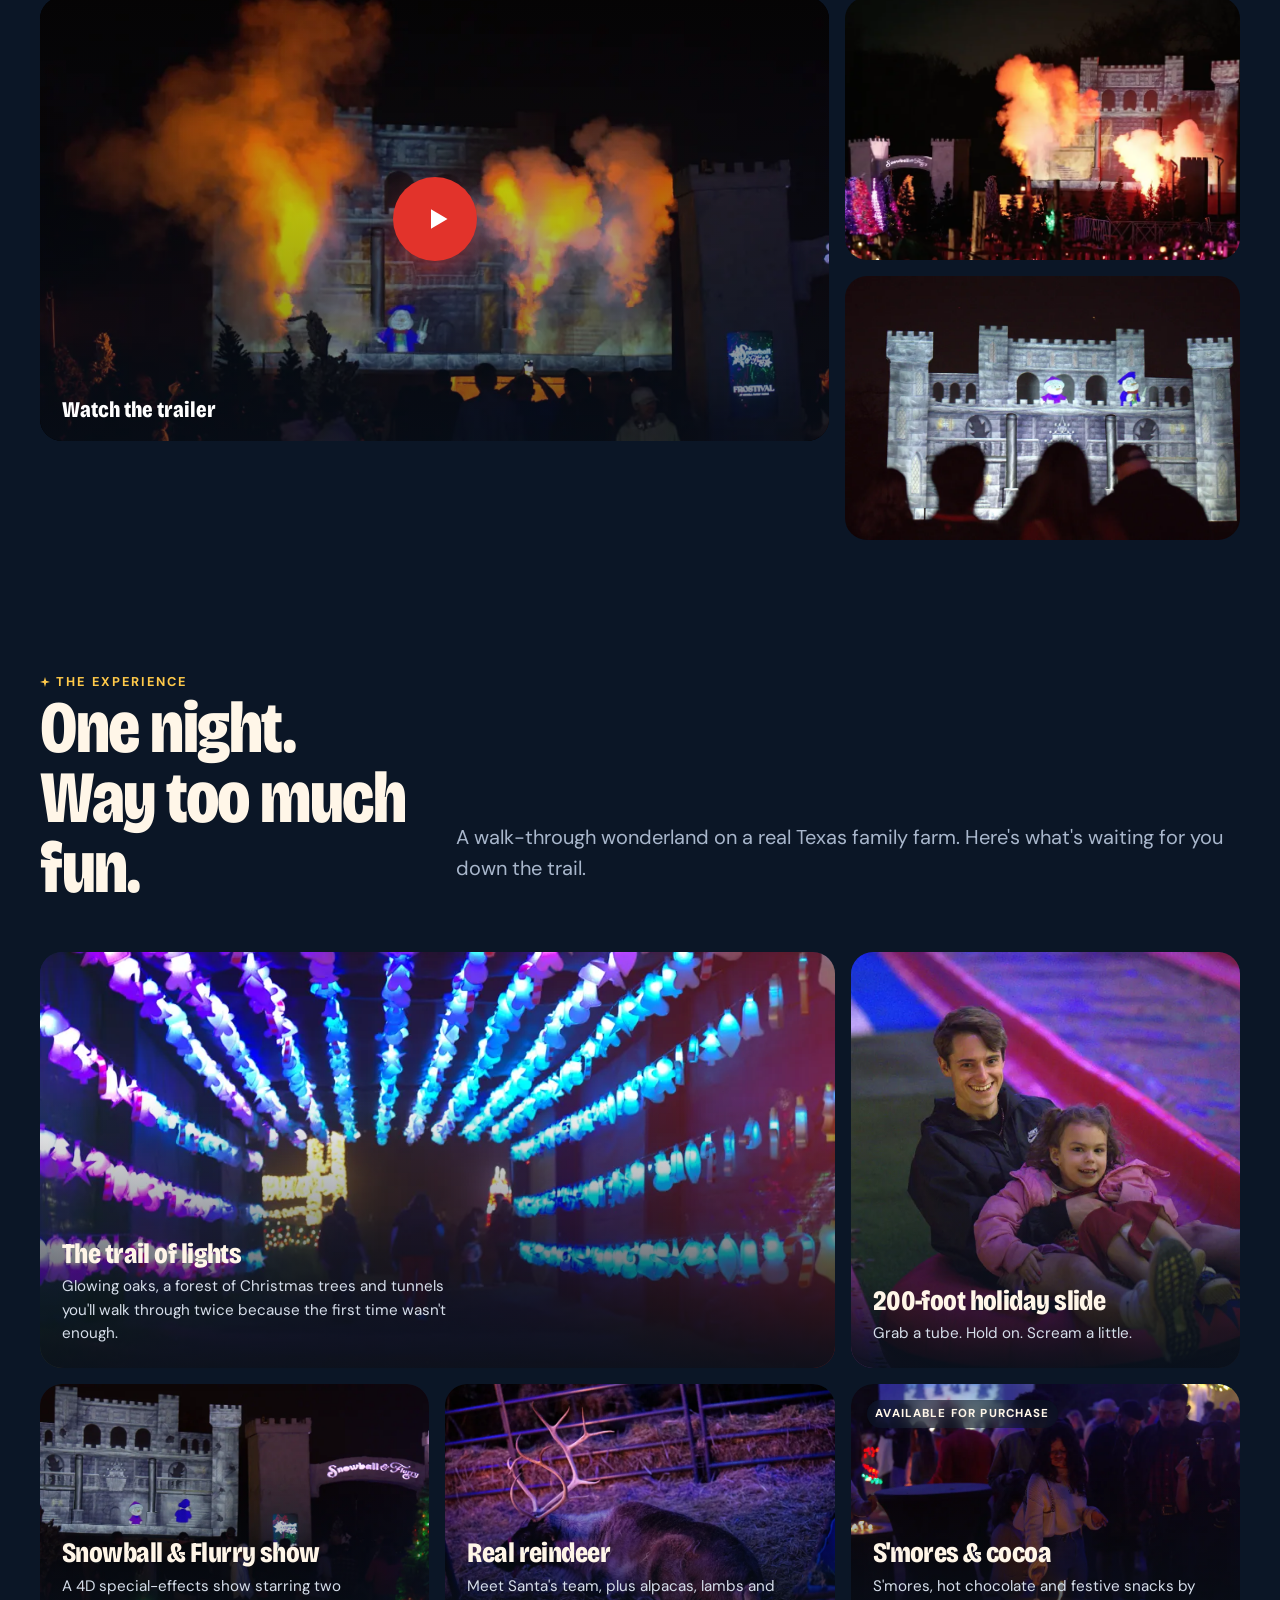
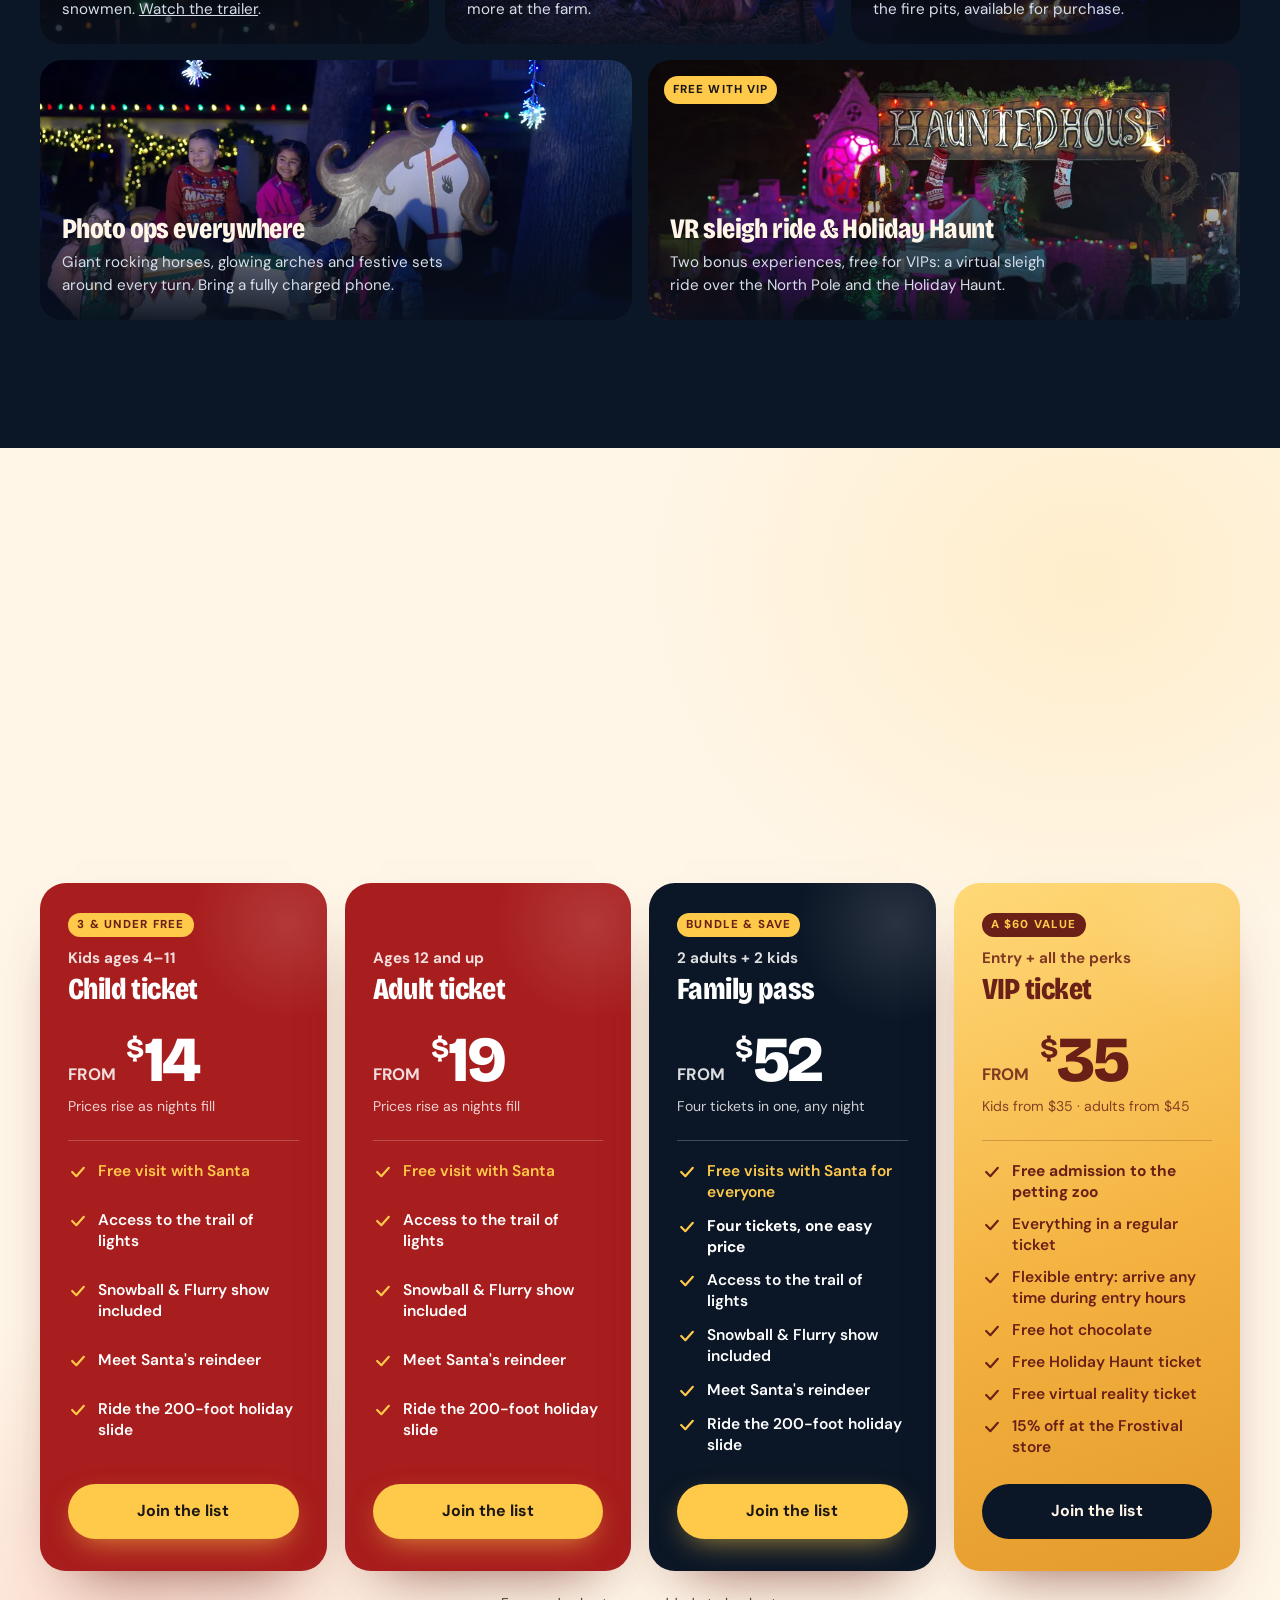
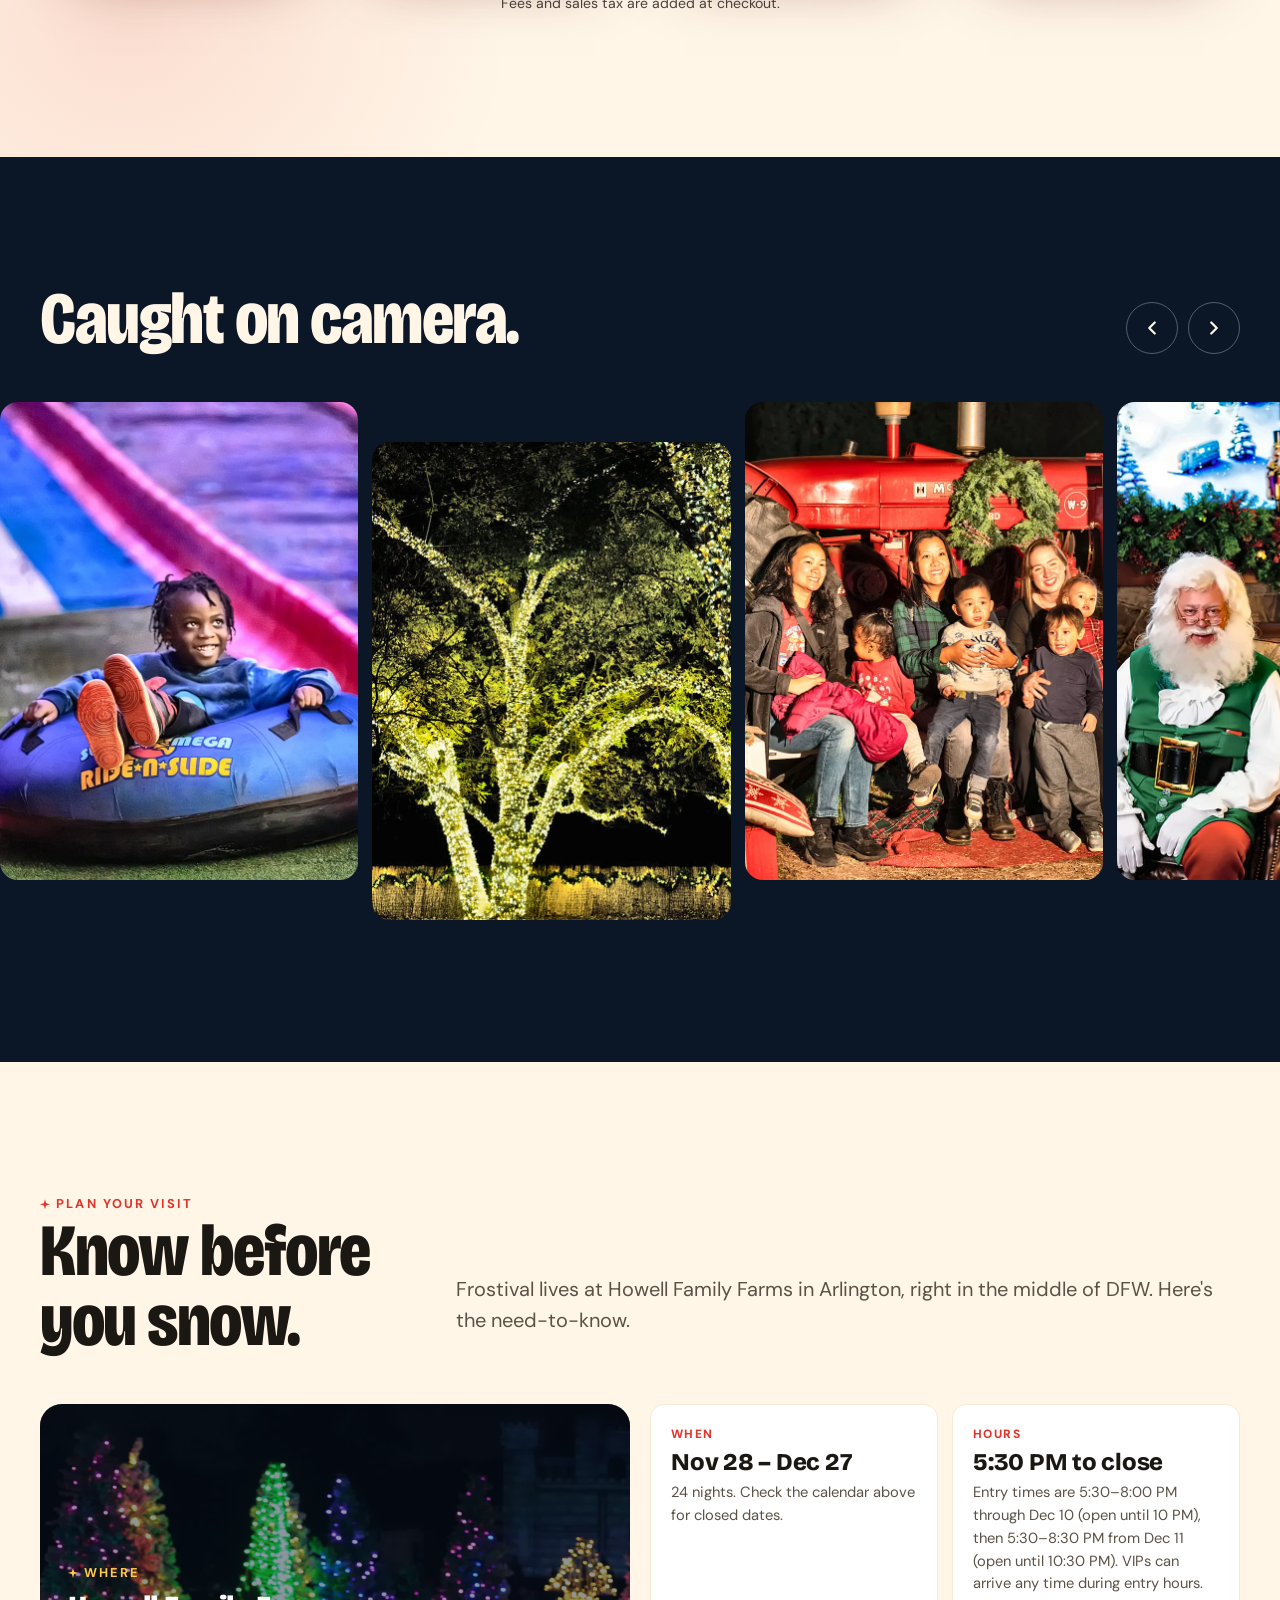
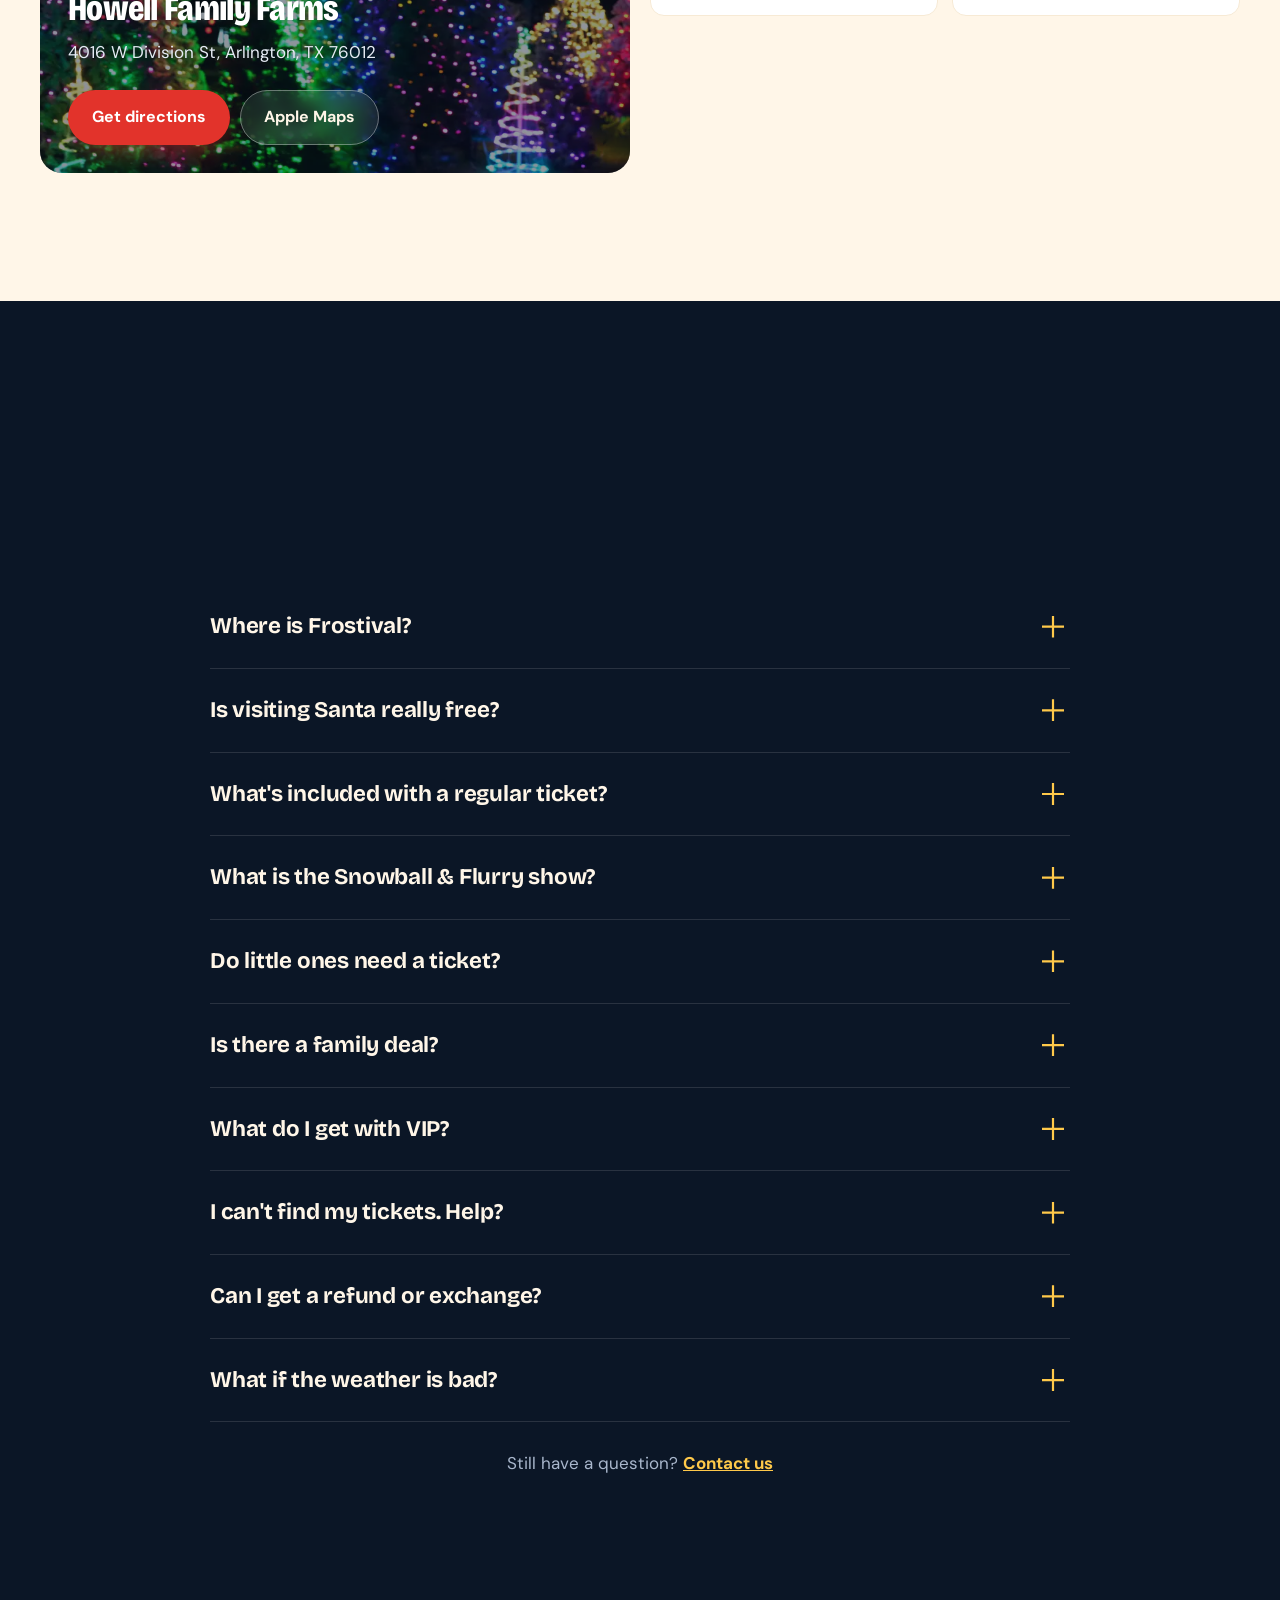
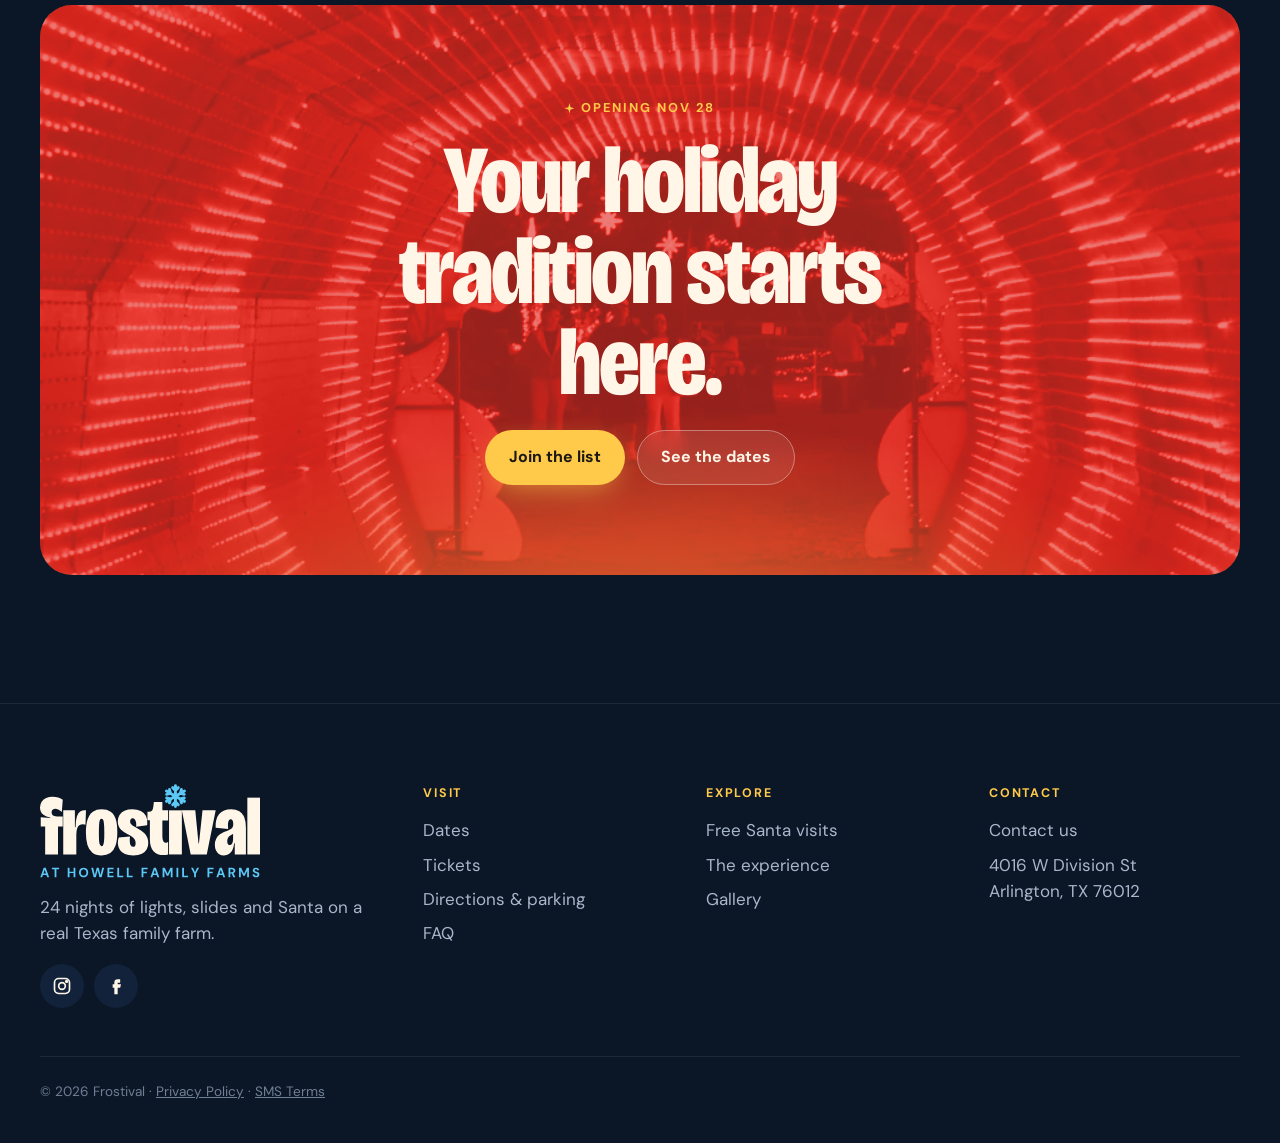
==== commit 560c82b6: "Join form: use Klaviyo API revision 2025-07-15 (2024-10-15 rejects profile subscriptions, so every s" ====
--- a/index.html
+++ b/index.html
@@ -429,6 +429,6 @@
 
 <div class="mobile-cta" id="mcta"><a class="btn" href="#join" data-join data-src="mobile-bar">Join the list · Nov 28 – Dec 27</a></div>
 
-<script src="assets/js/site.js?v=17" defer></script>
+<script src="assets/js/site.js?v=18" defer></script>
 </body>
 </html>
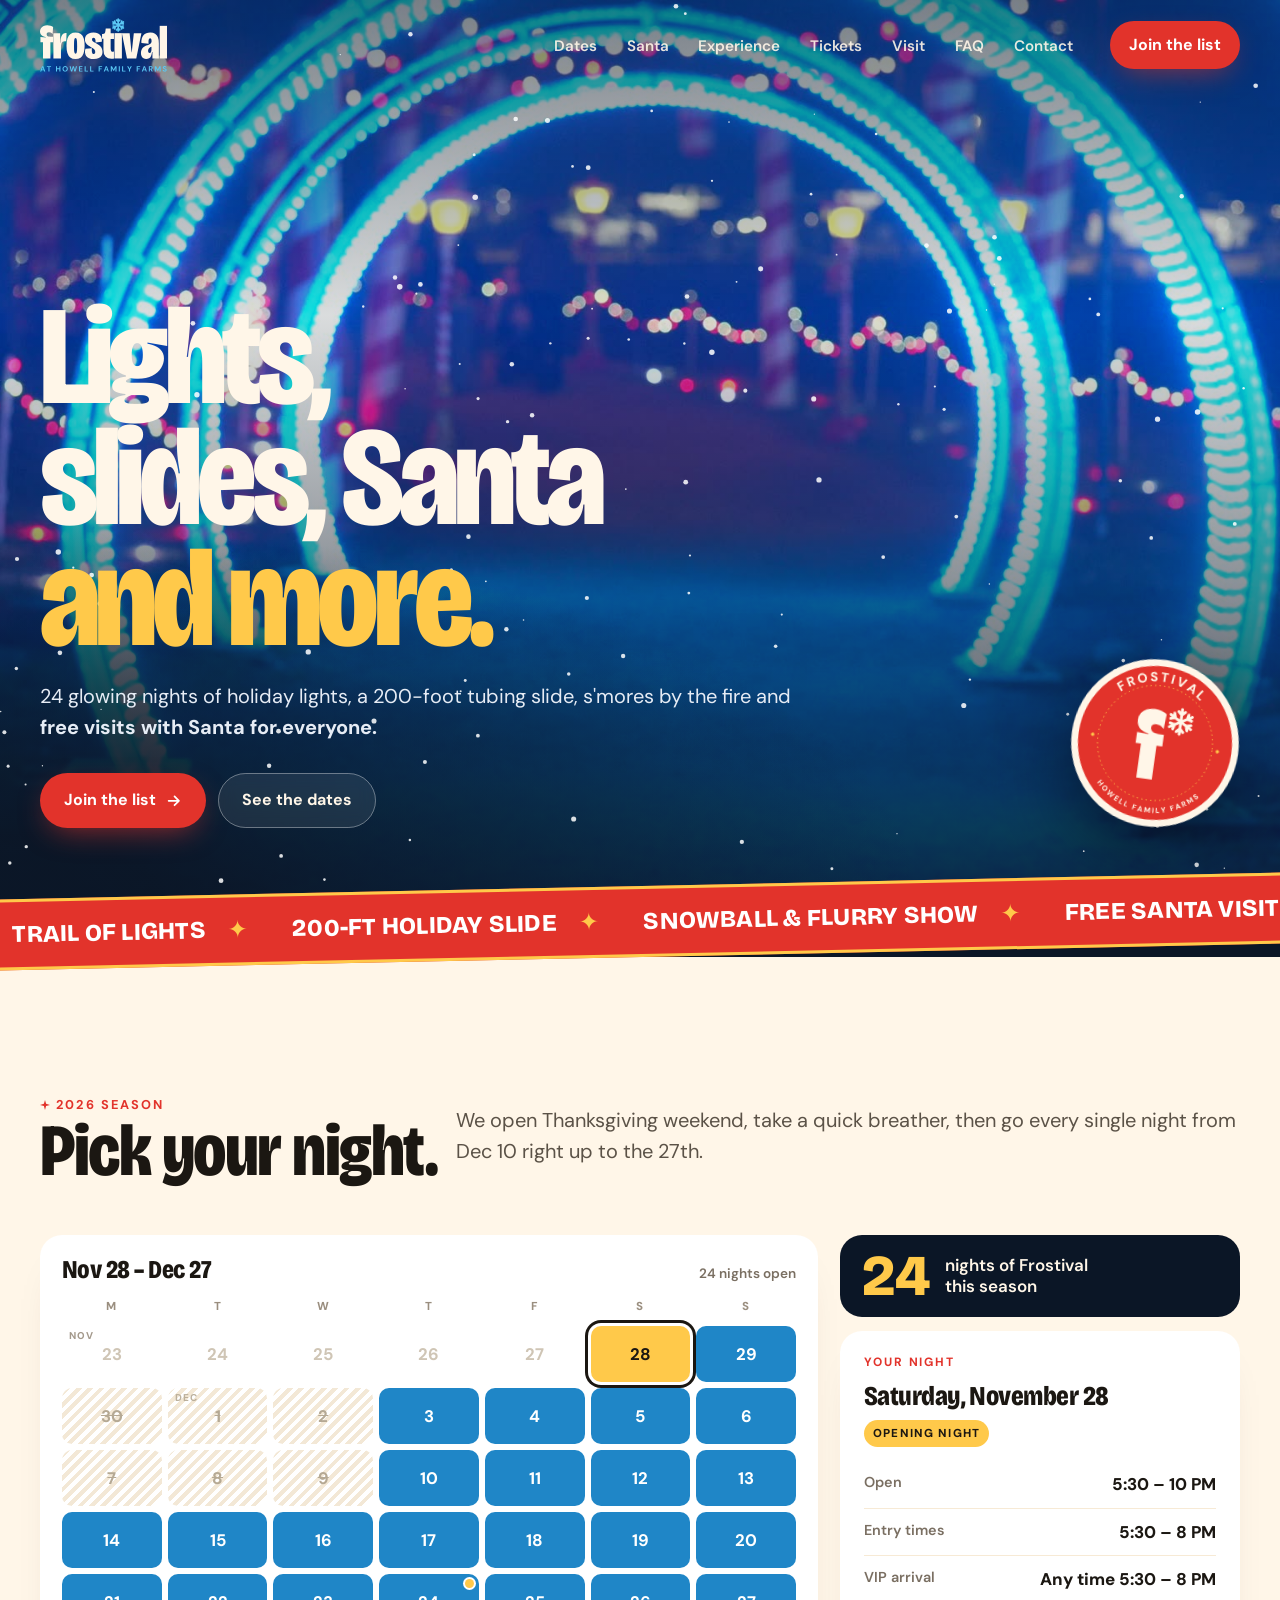
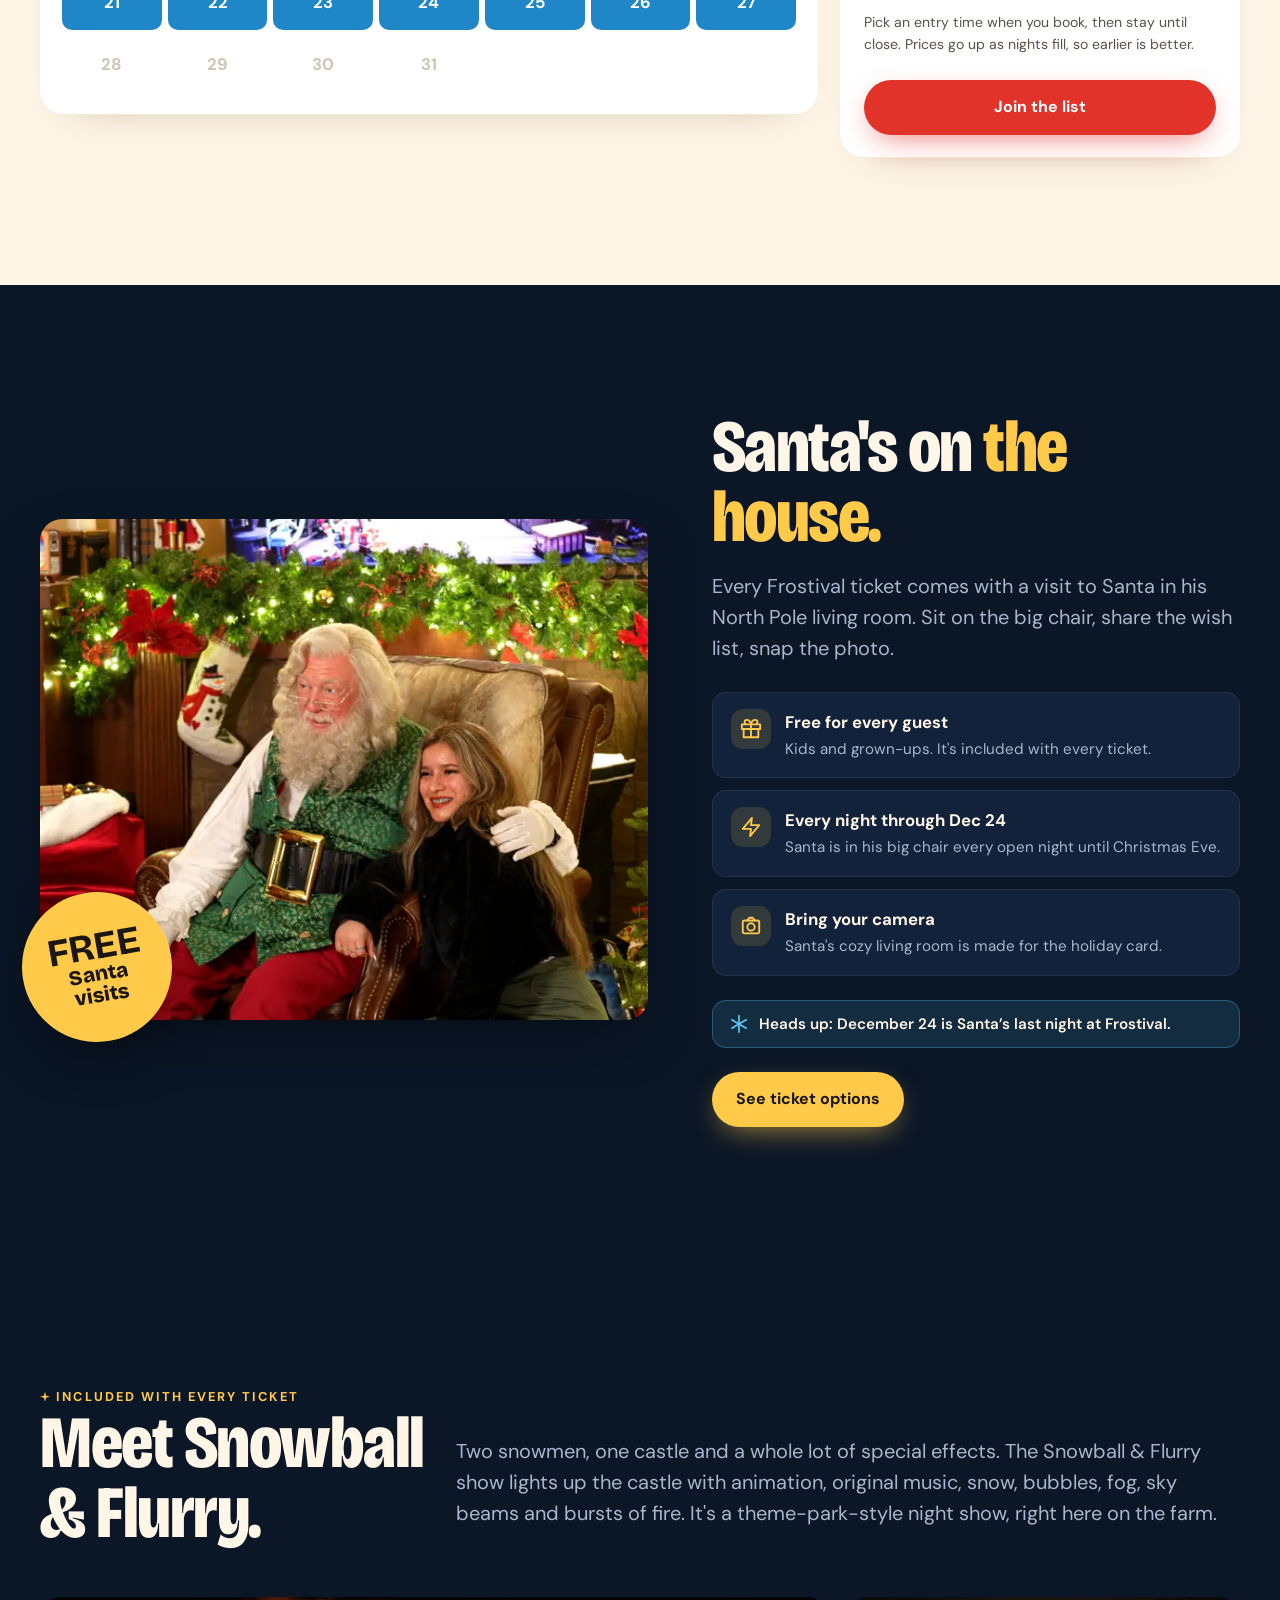
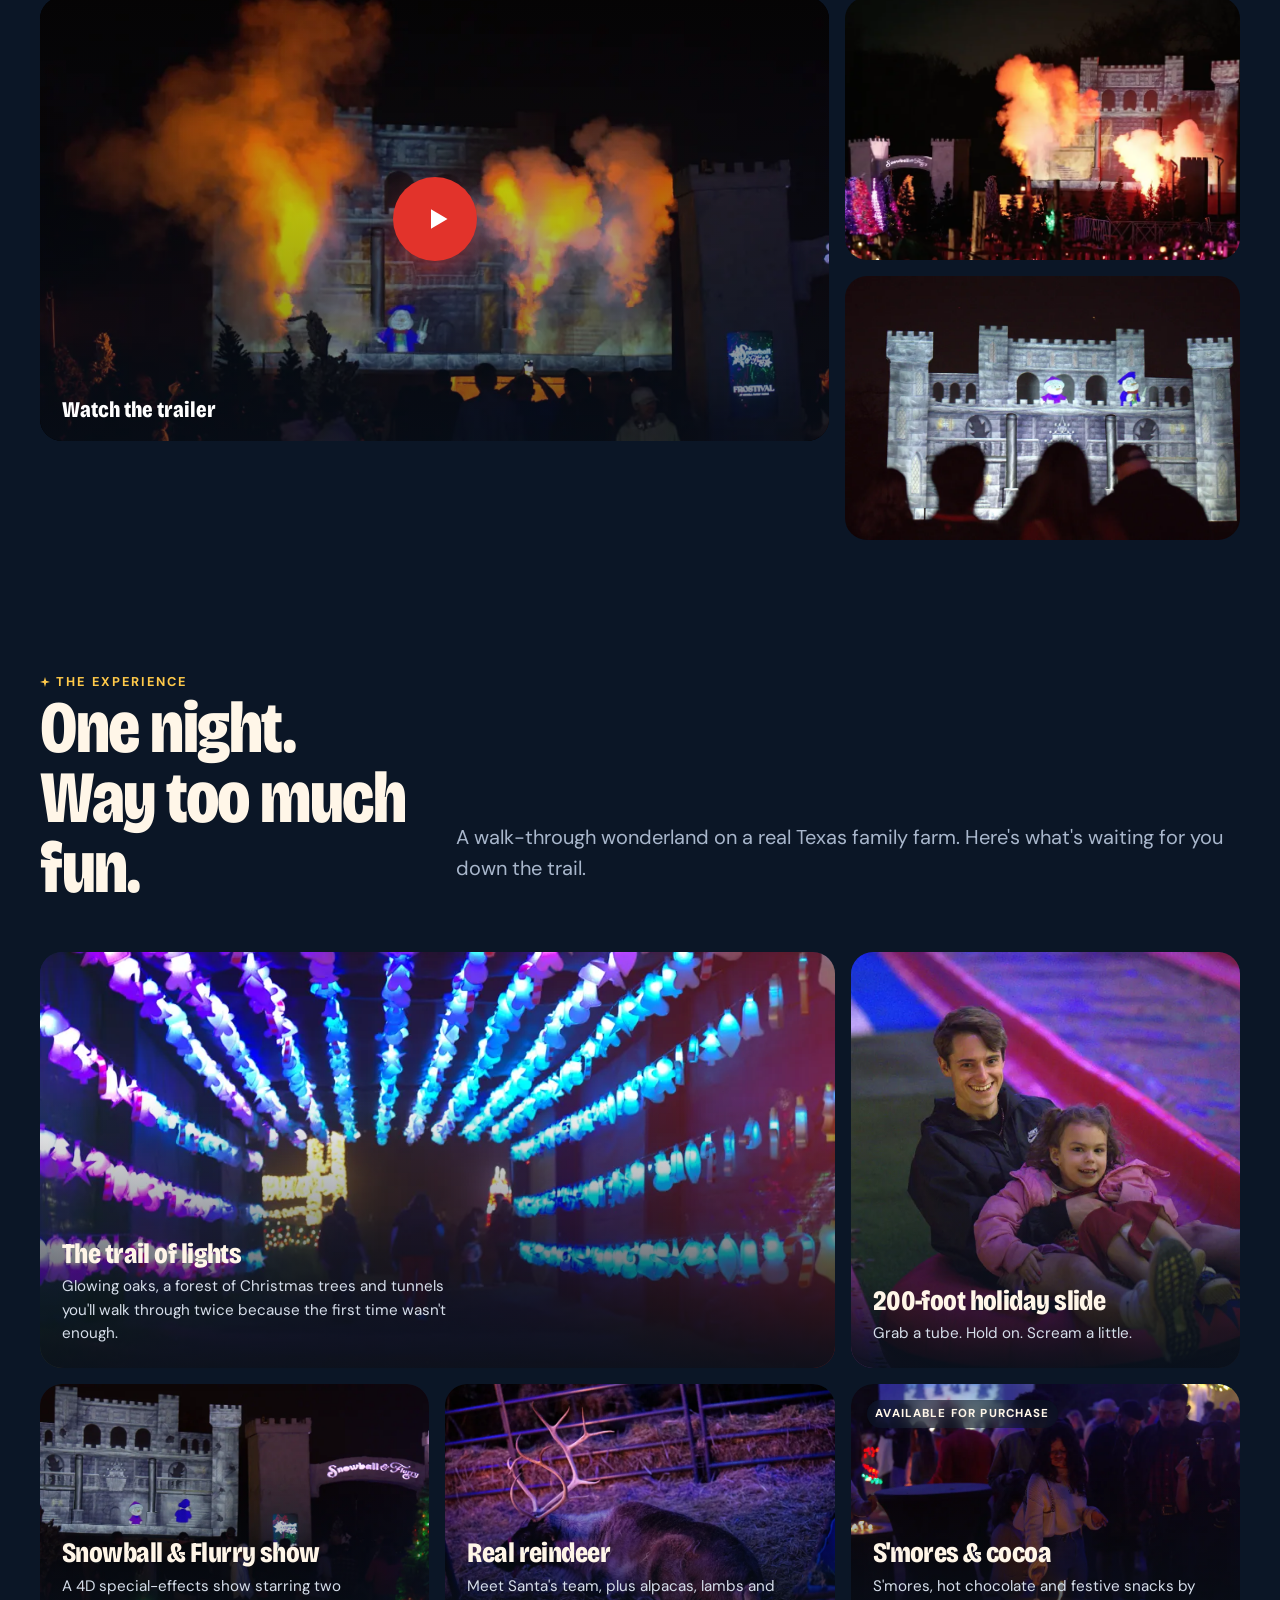
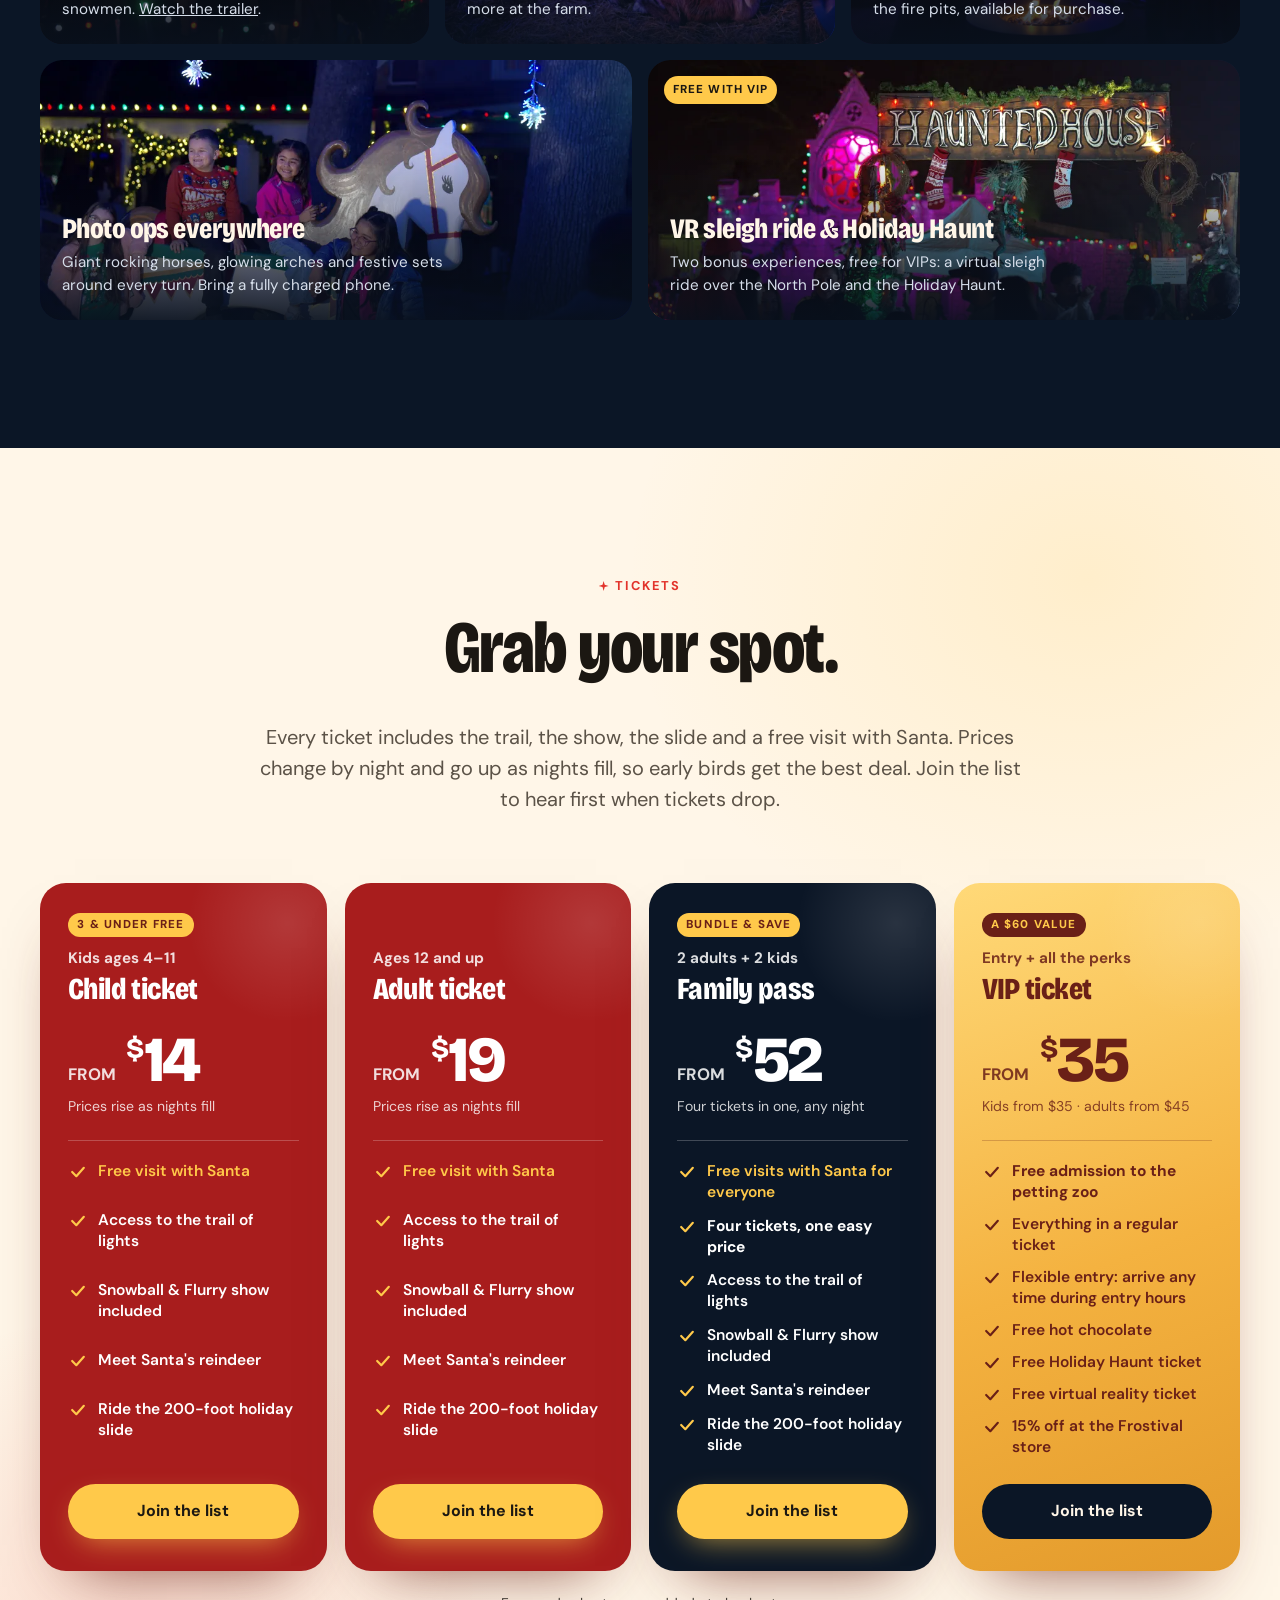
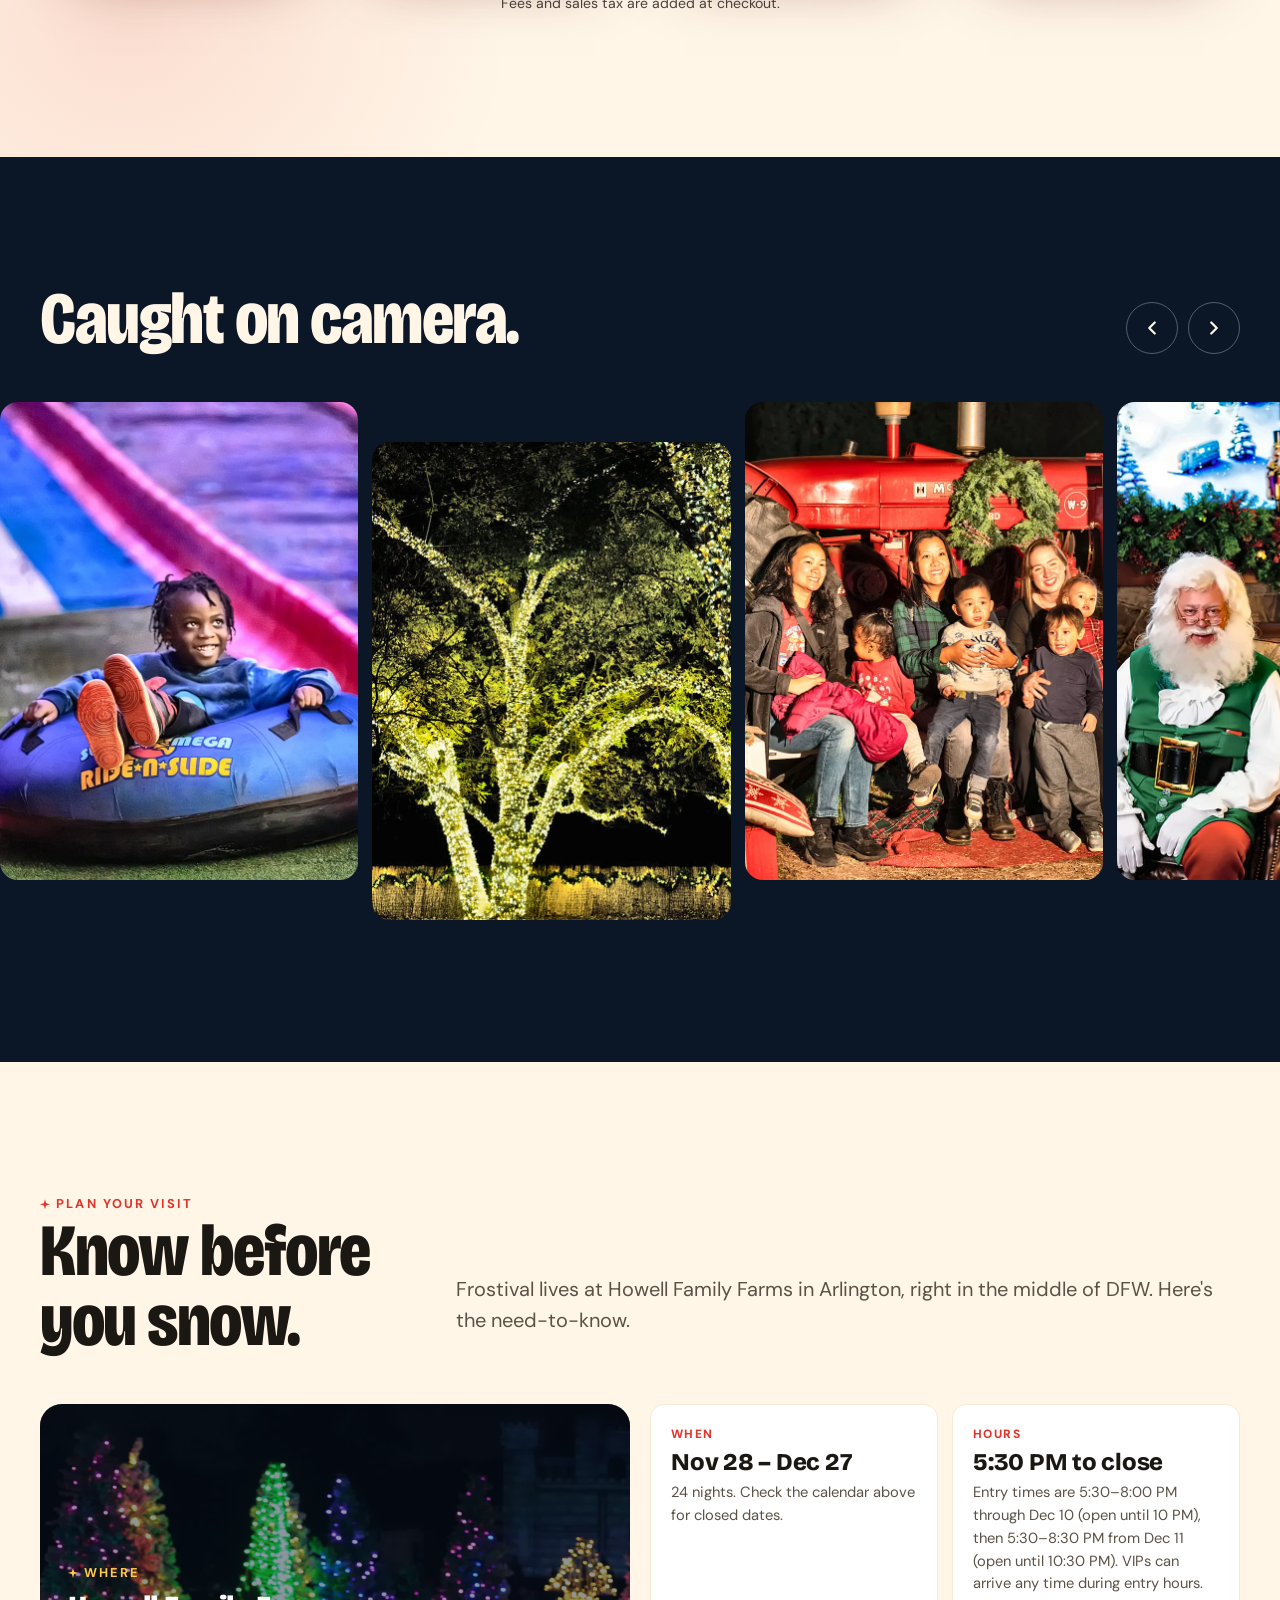
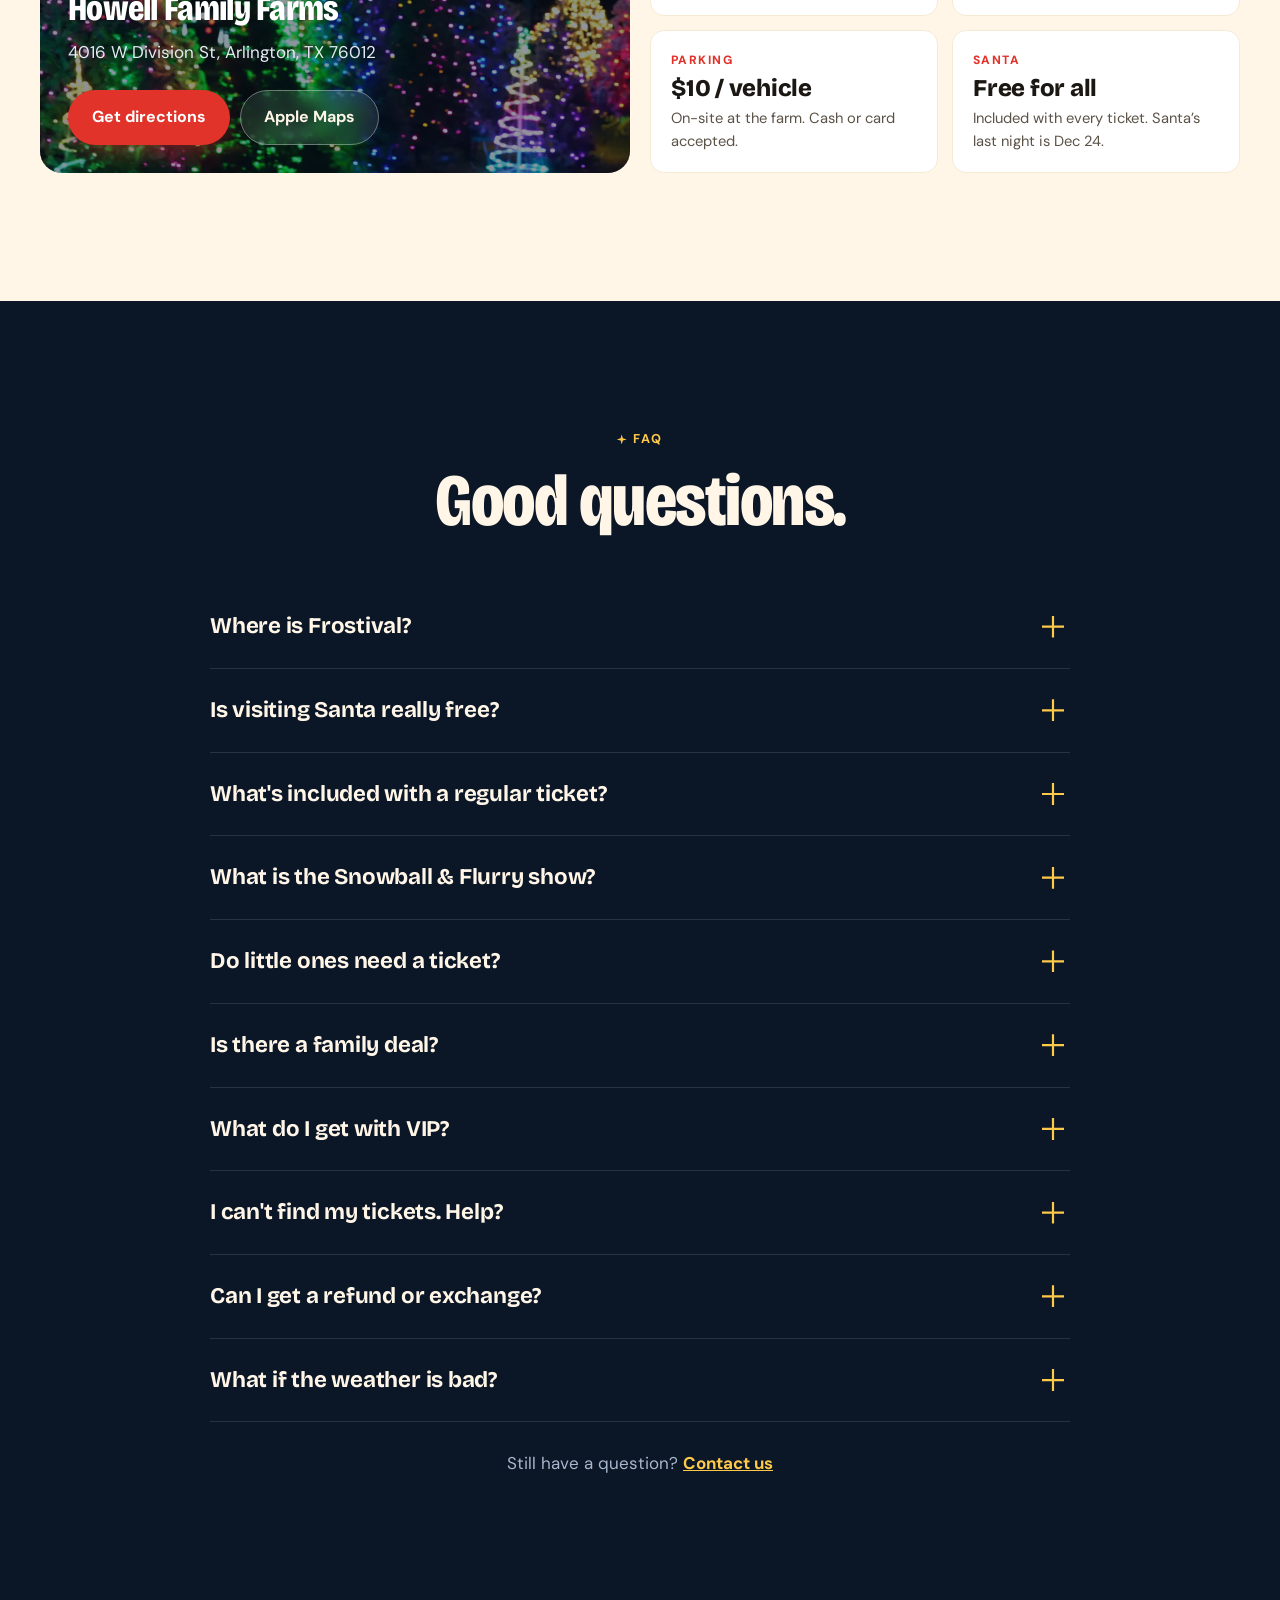
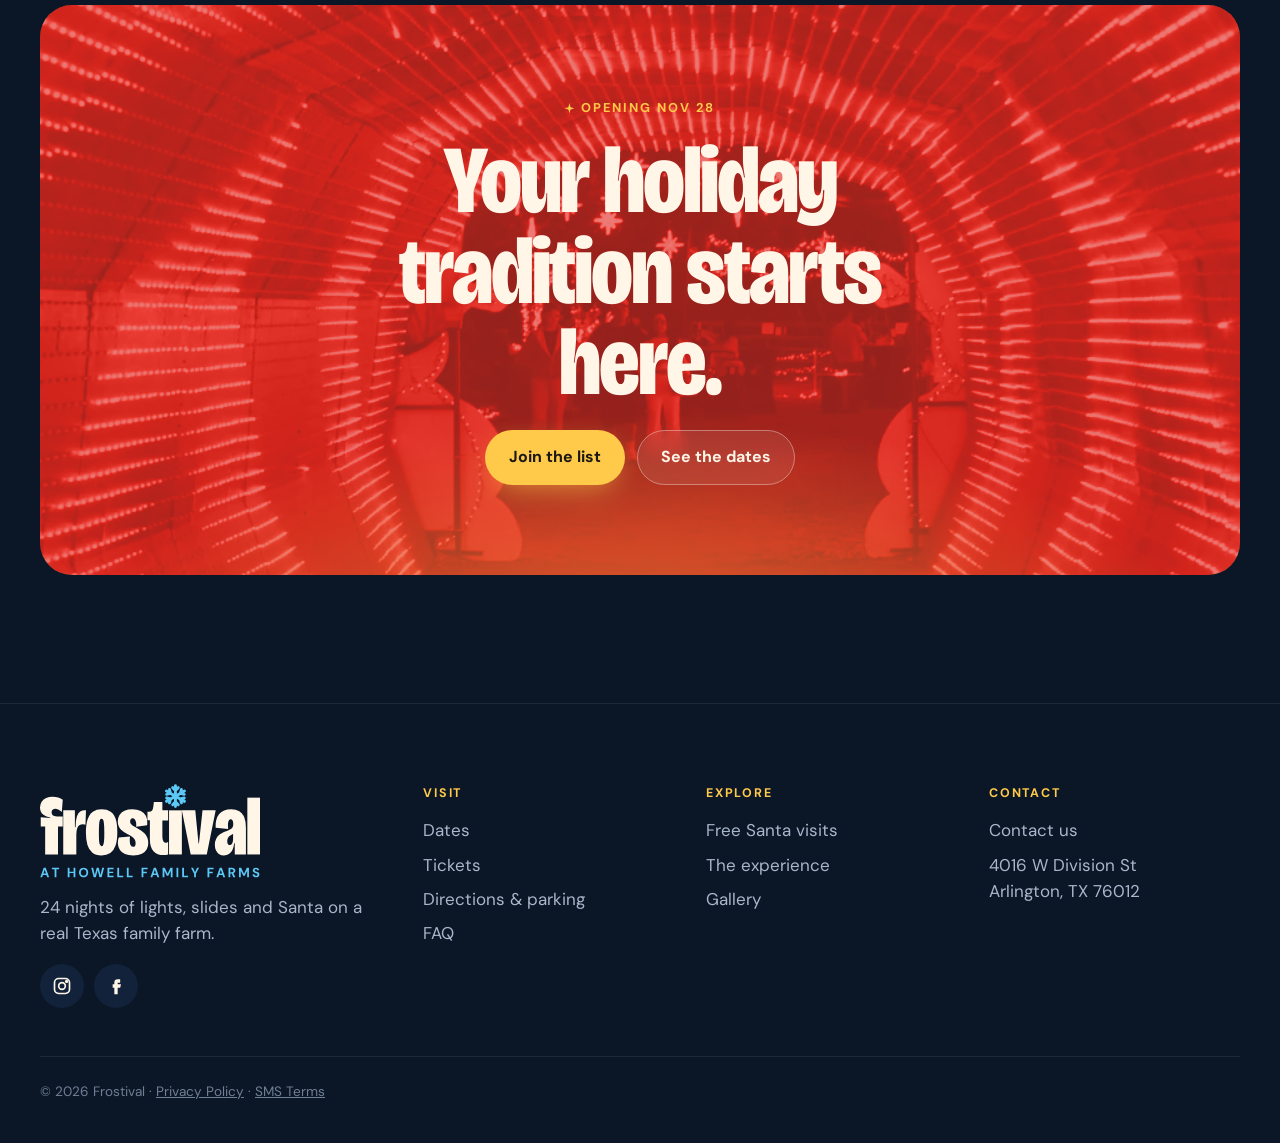
==== commit e634e0fc: "Season calendar starts on Monday to match the ticketing calendar Co-Authored-By: Claude Opus 5.5 <no" ====
--- a/index.html
+++ b/index.html
@@ -429,6 +429,6 @@
 
 <div class="mobile-cta" id="mcta"><a class="btn" href="#join" data-join data-src="mobile-bar">Join the list · Nov 28 – Dec 27</a></div>
 
-<script src="assets/js/site.js?v=18" defer></script>
+<script src="assets/js/site.js?v=19" defer></script>
 </body>
 </html>
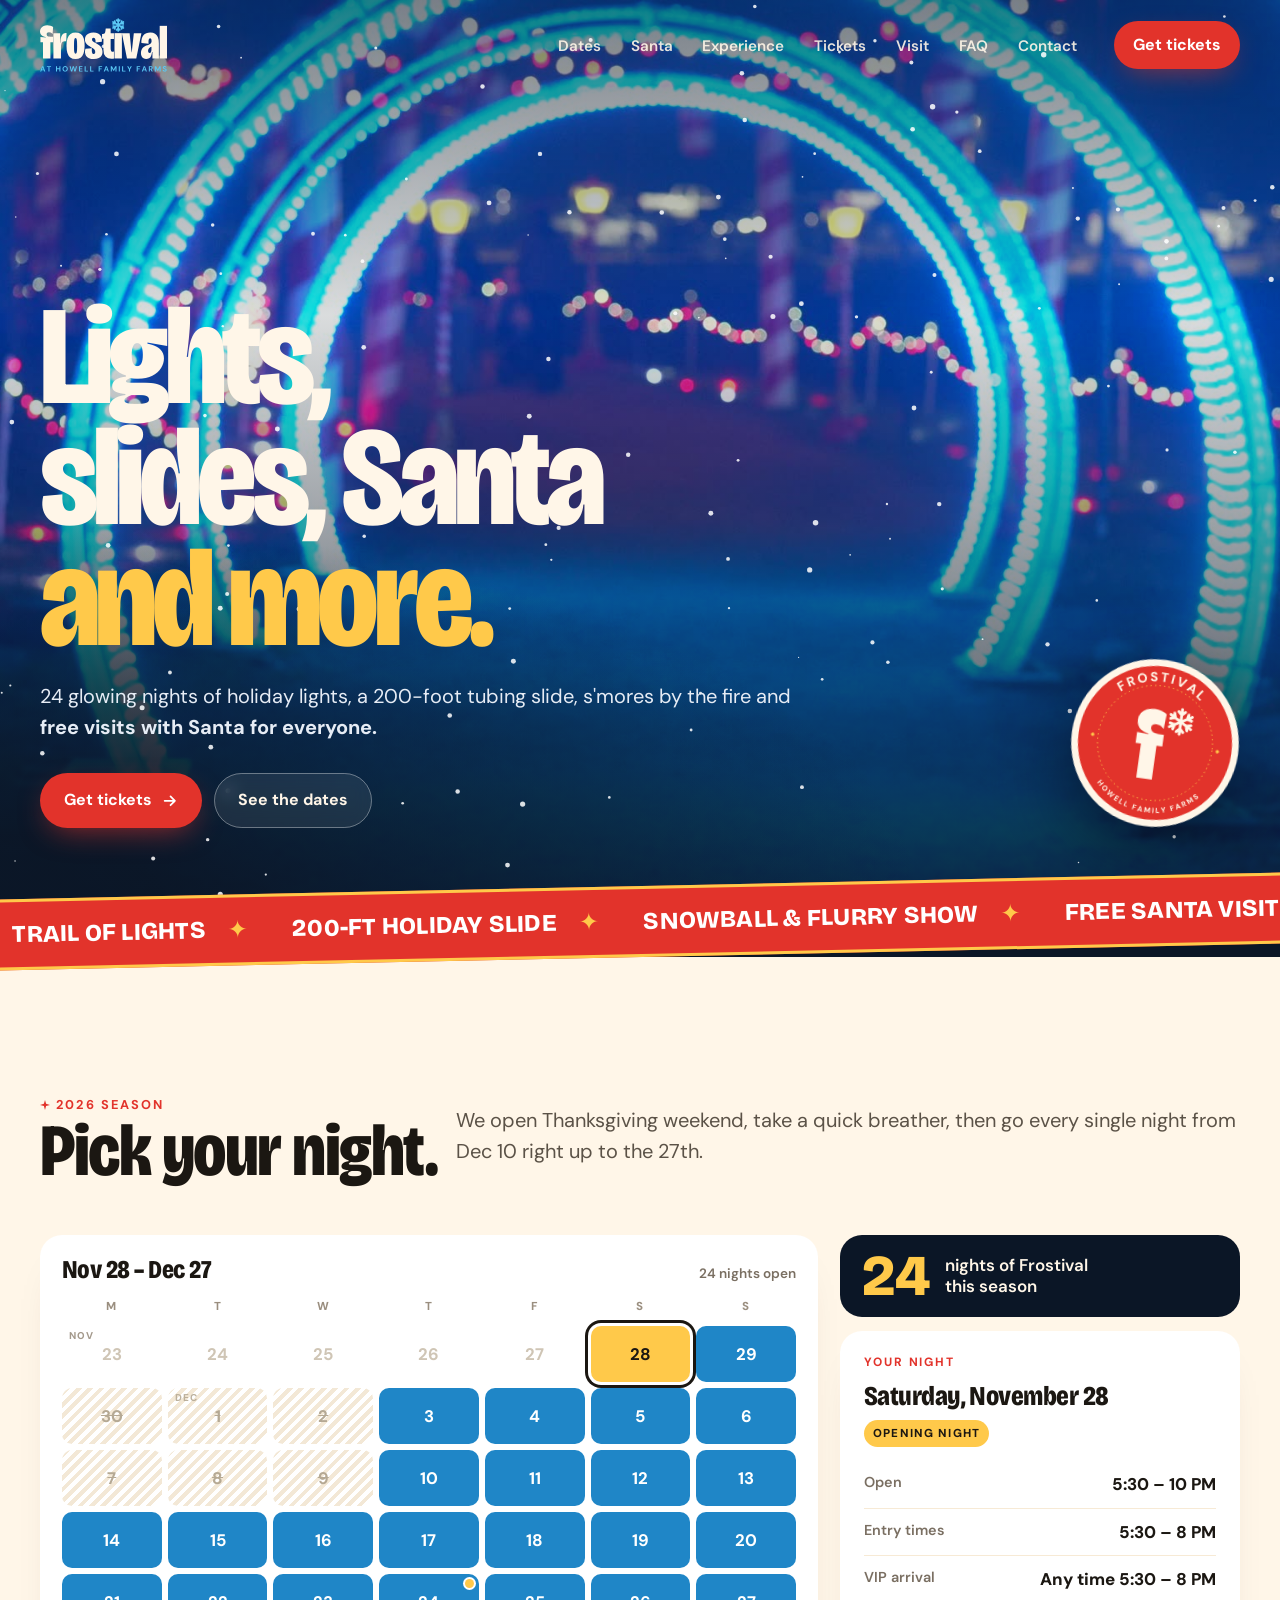
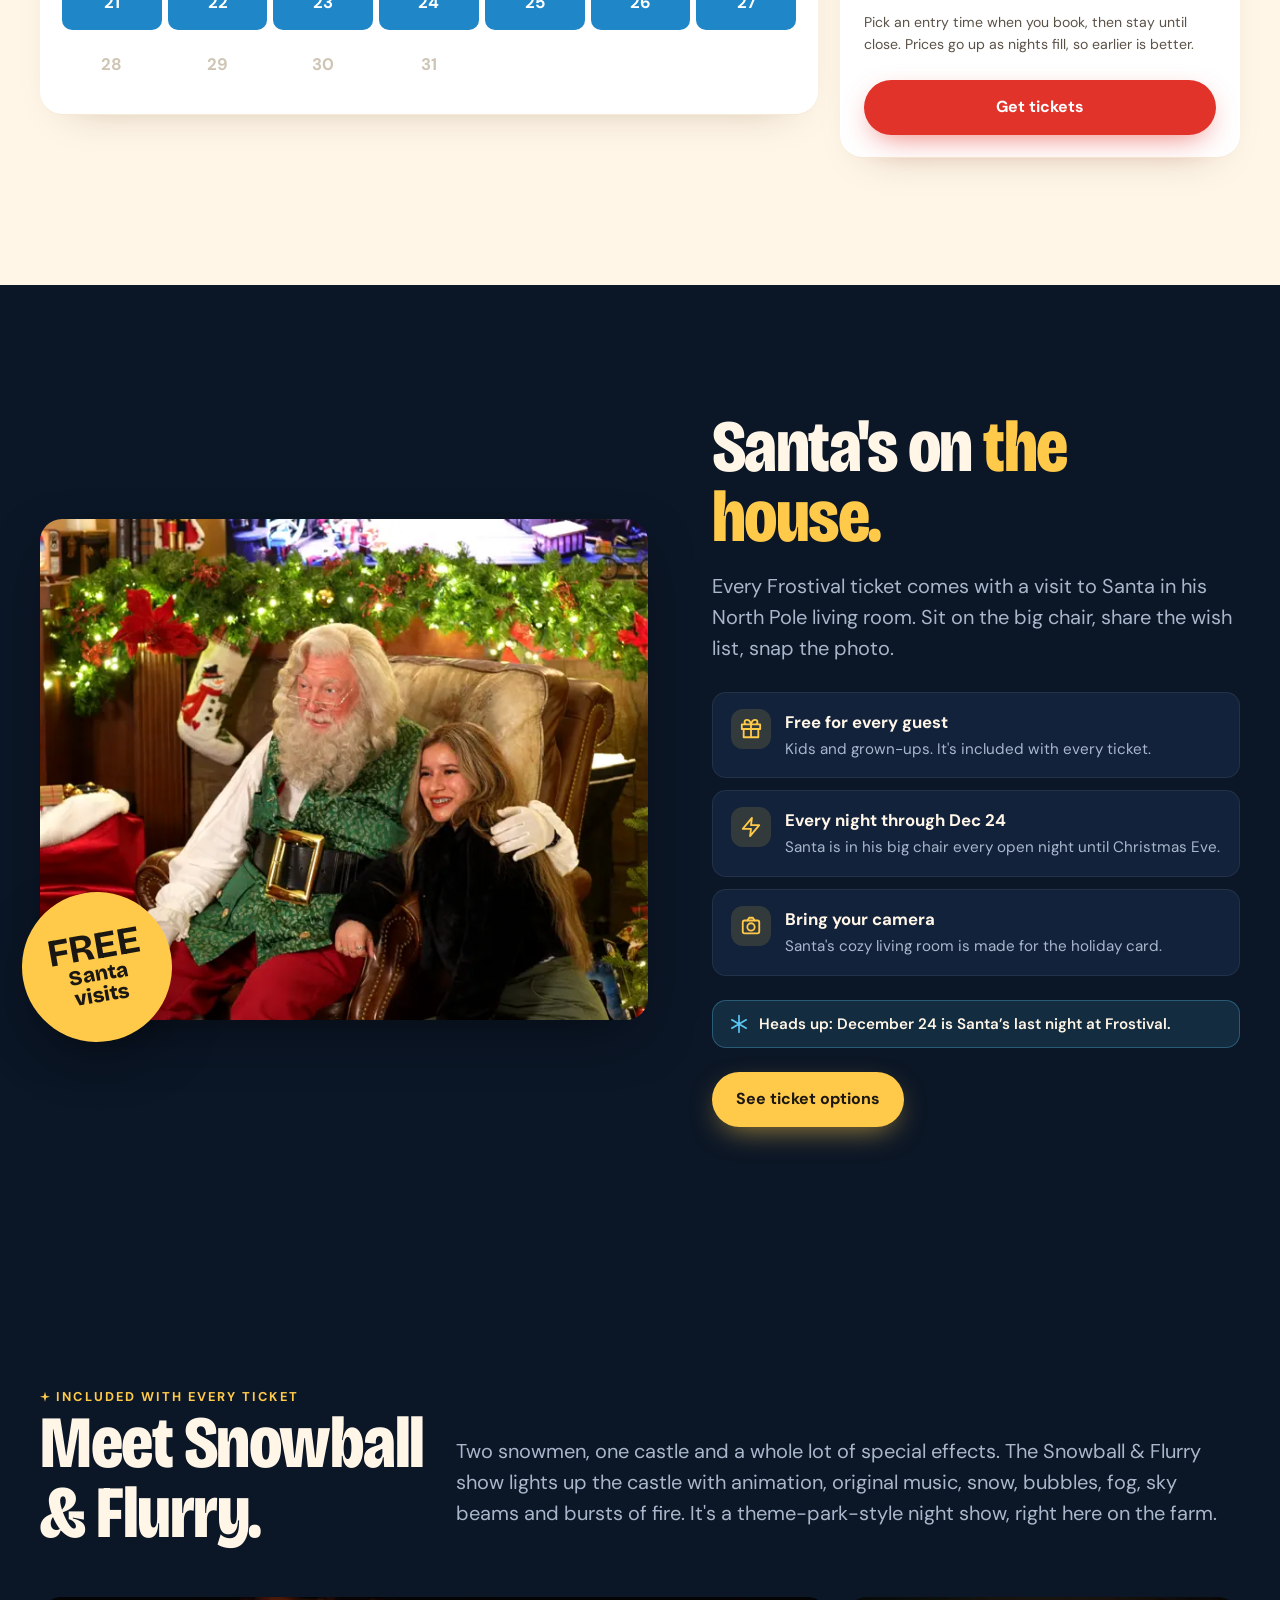
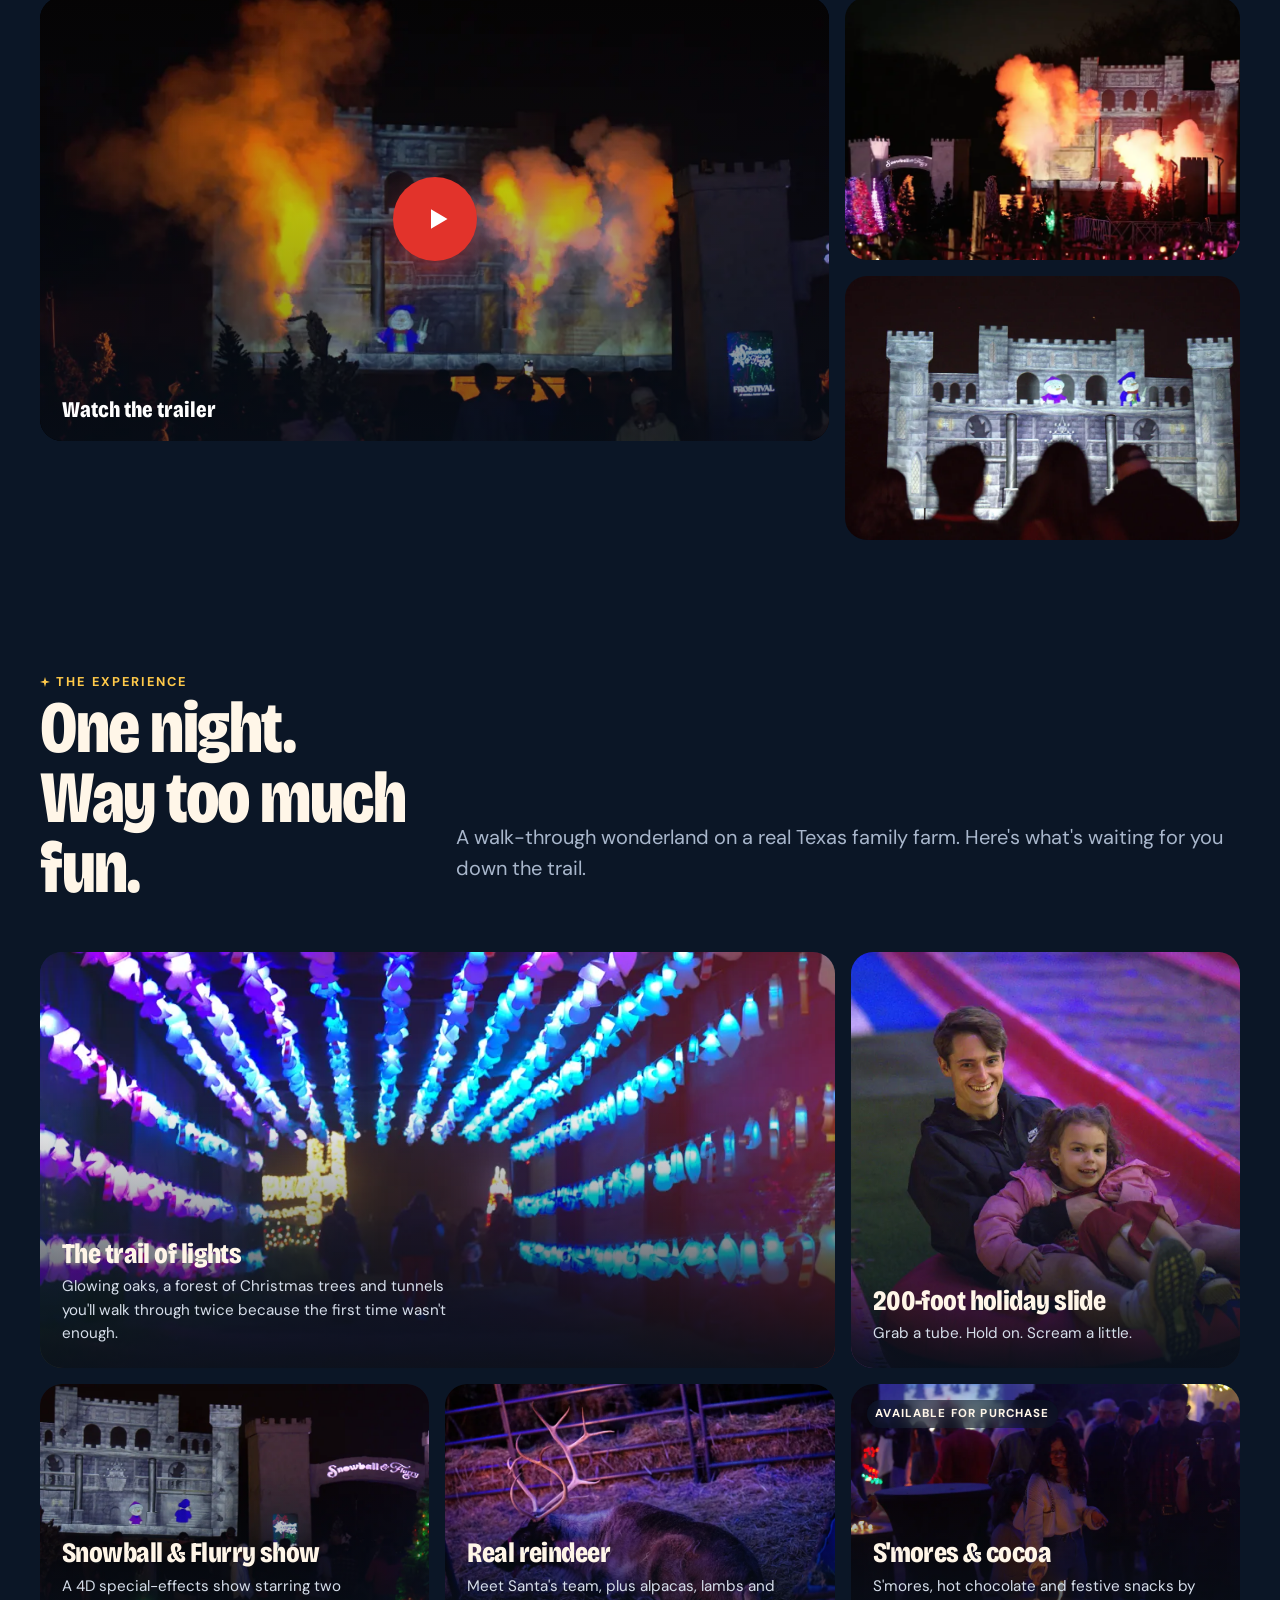
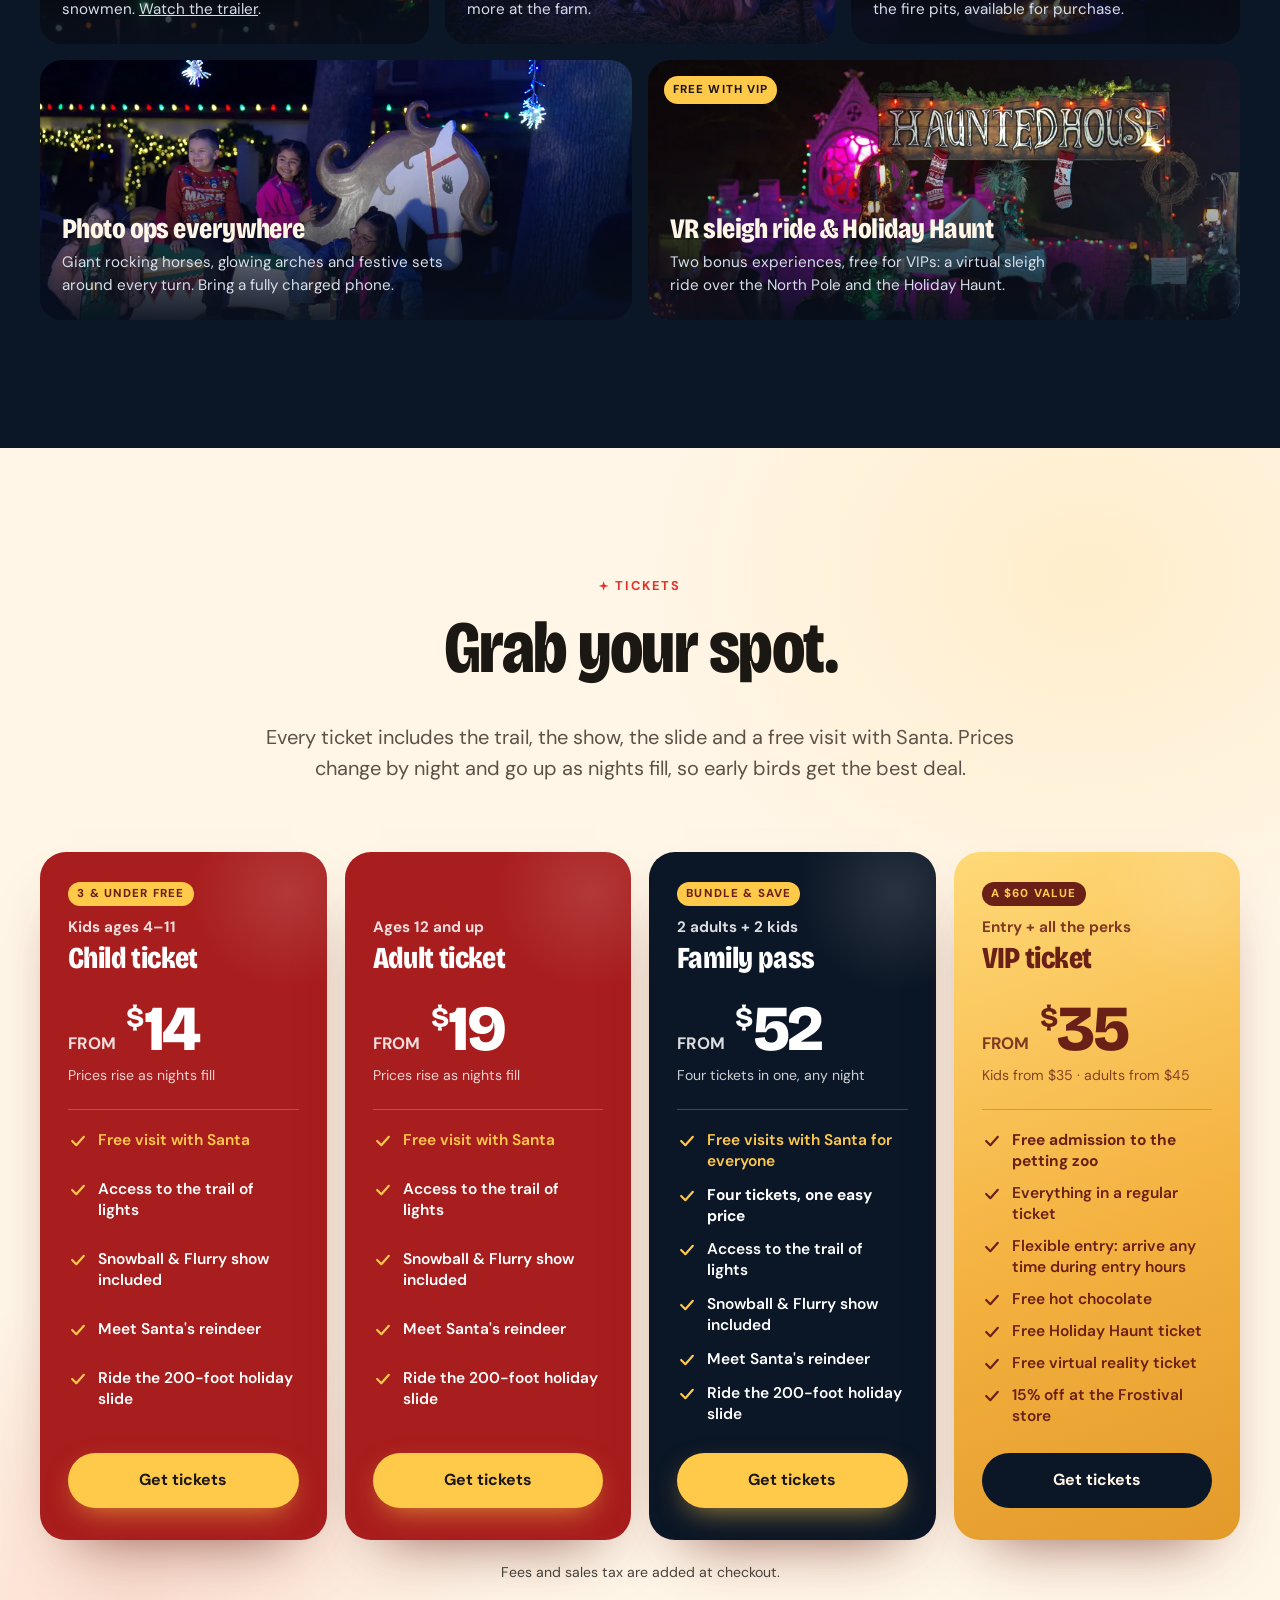
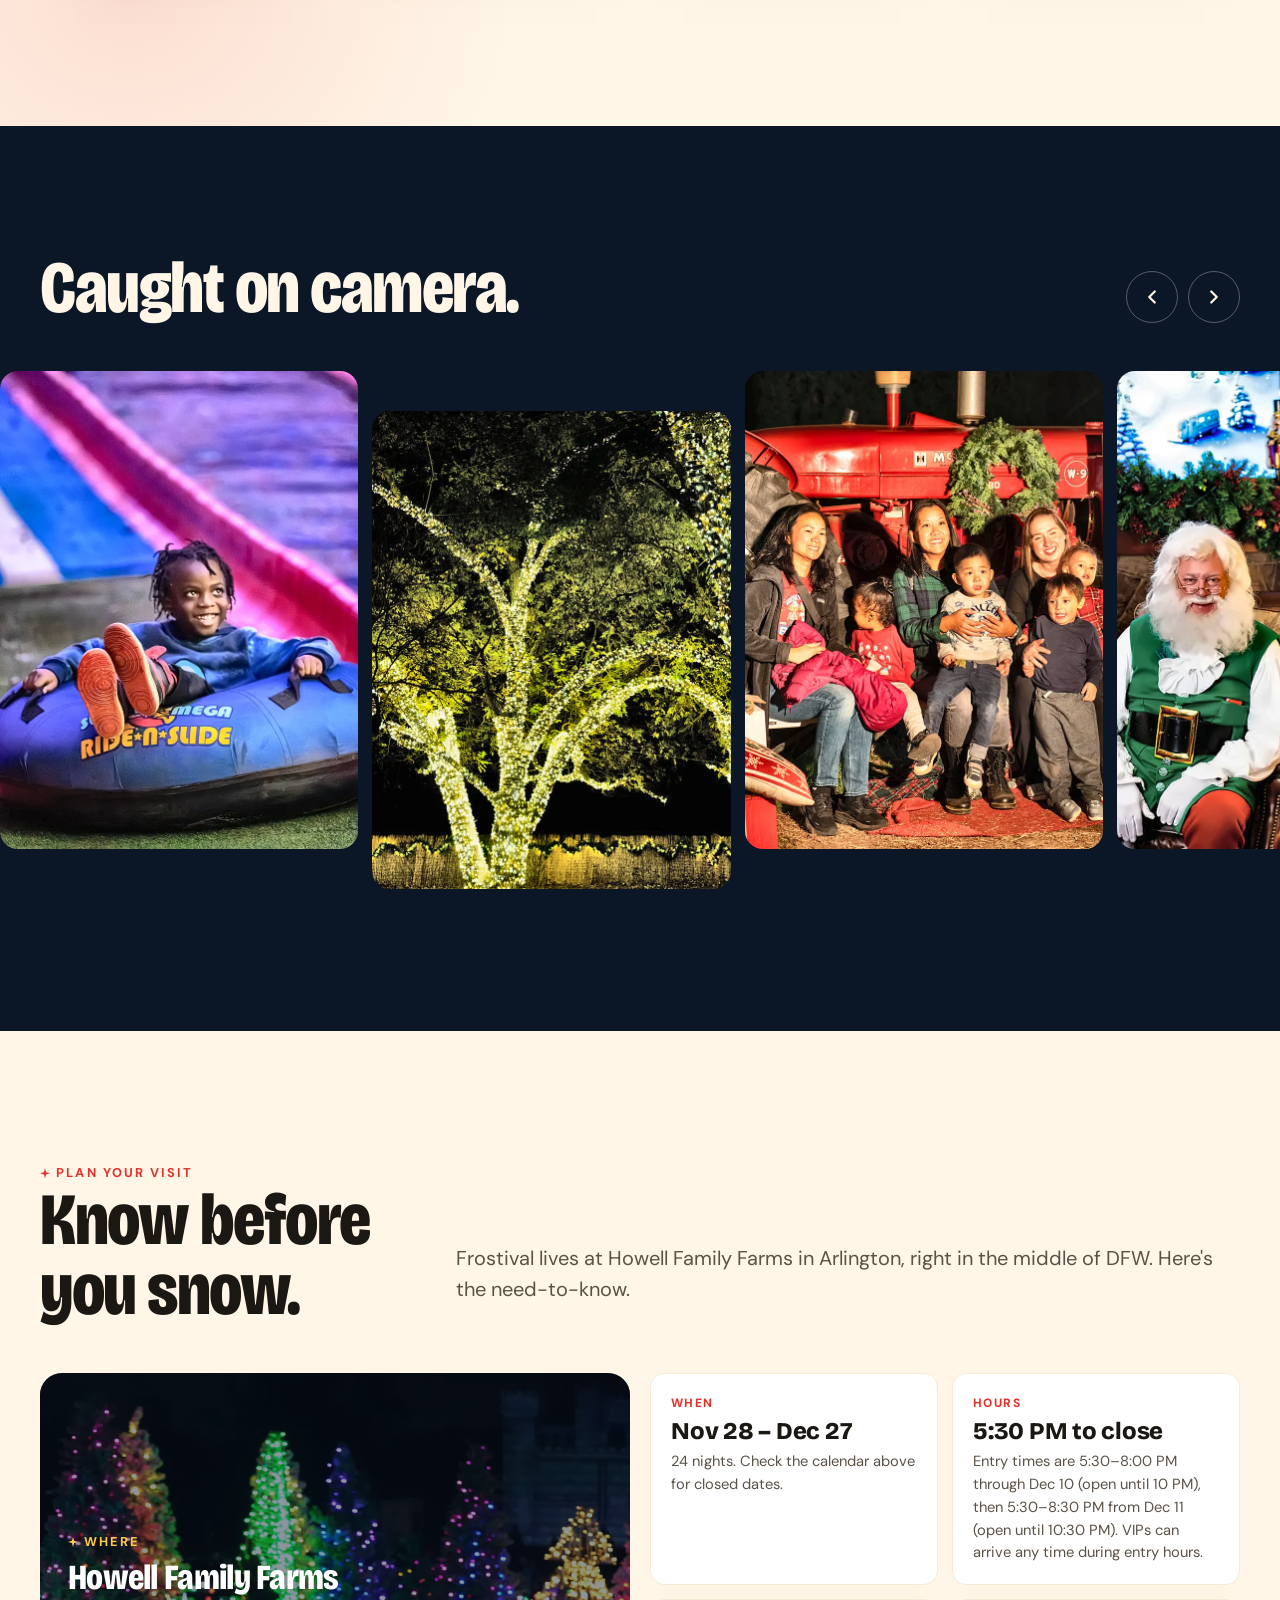
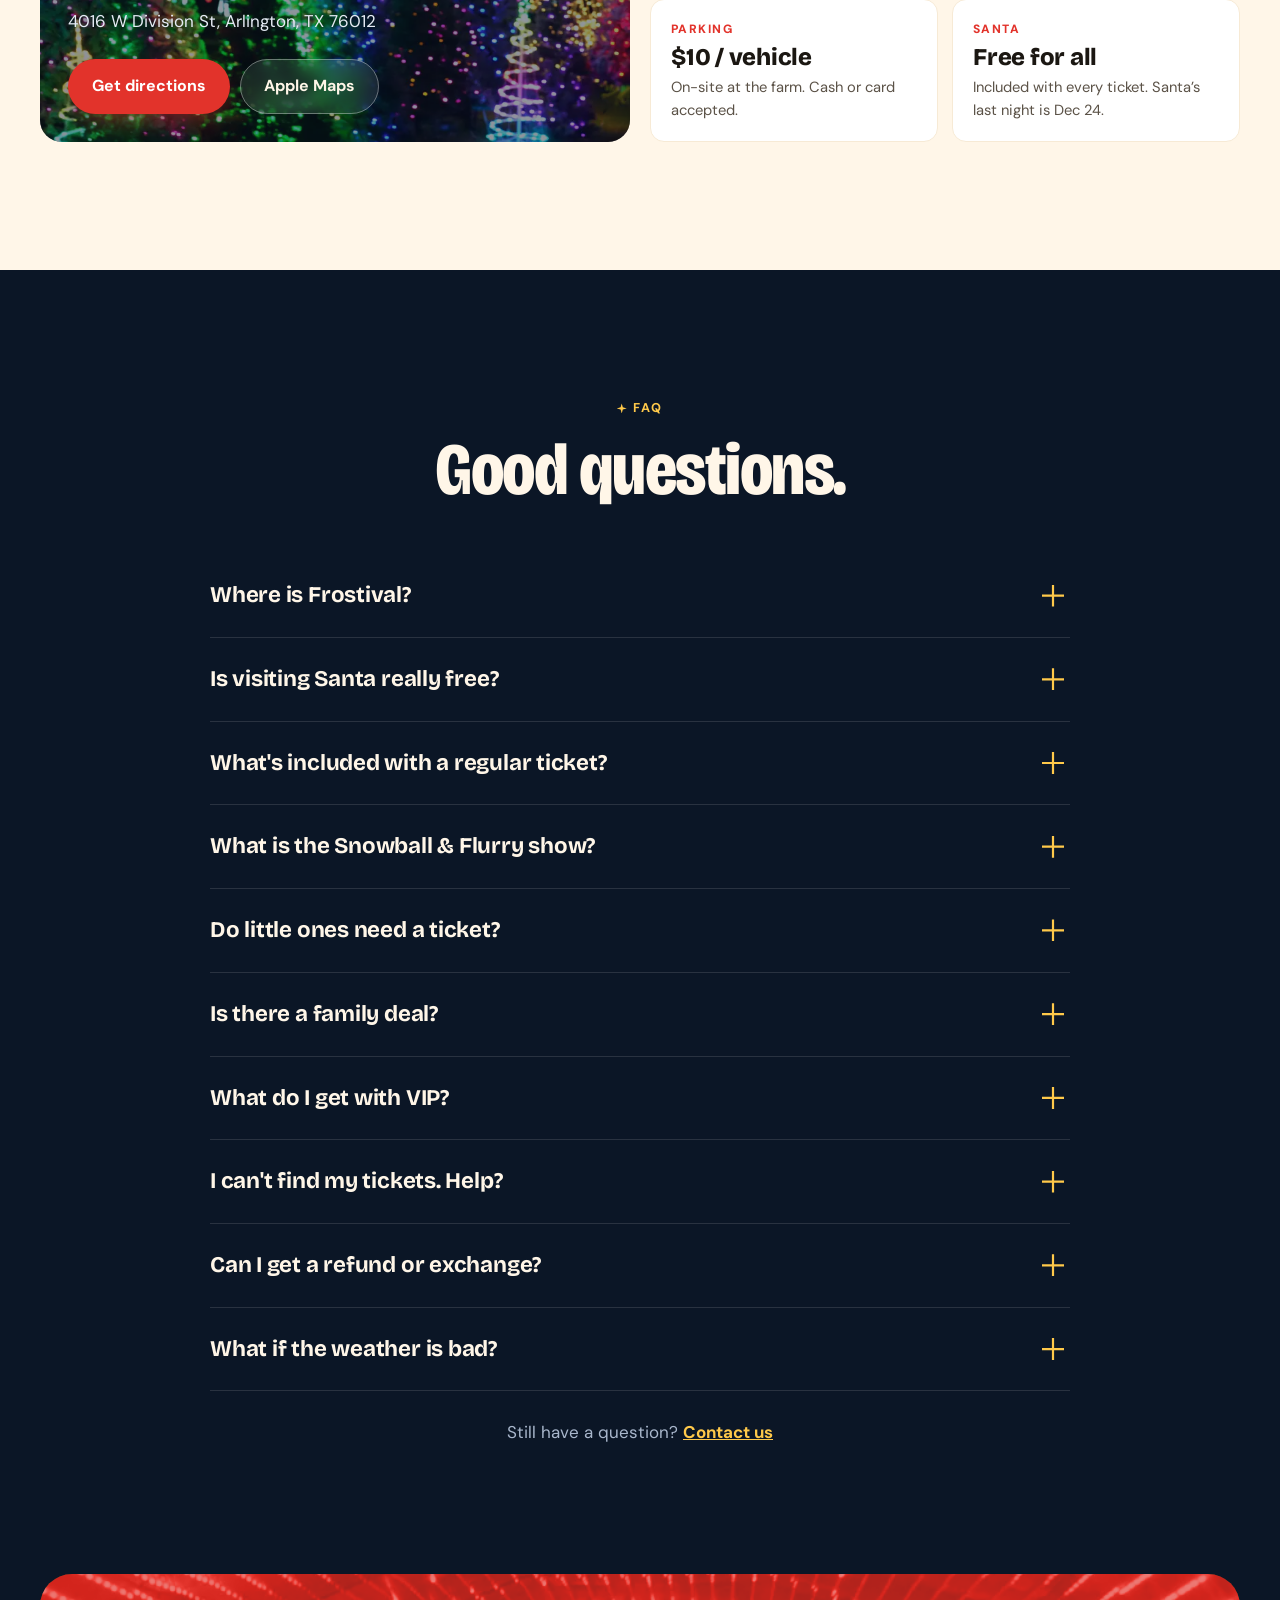
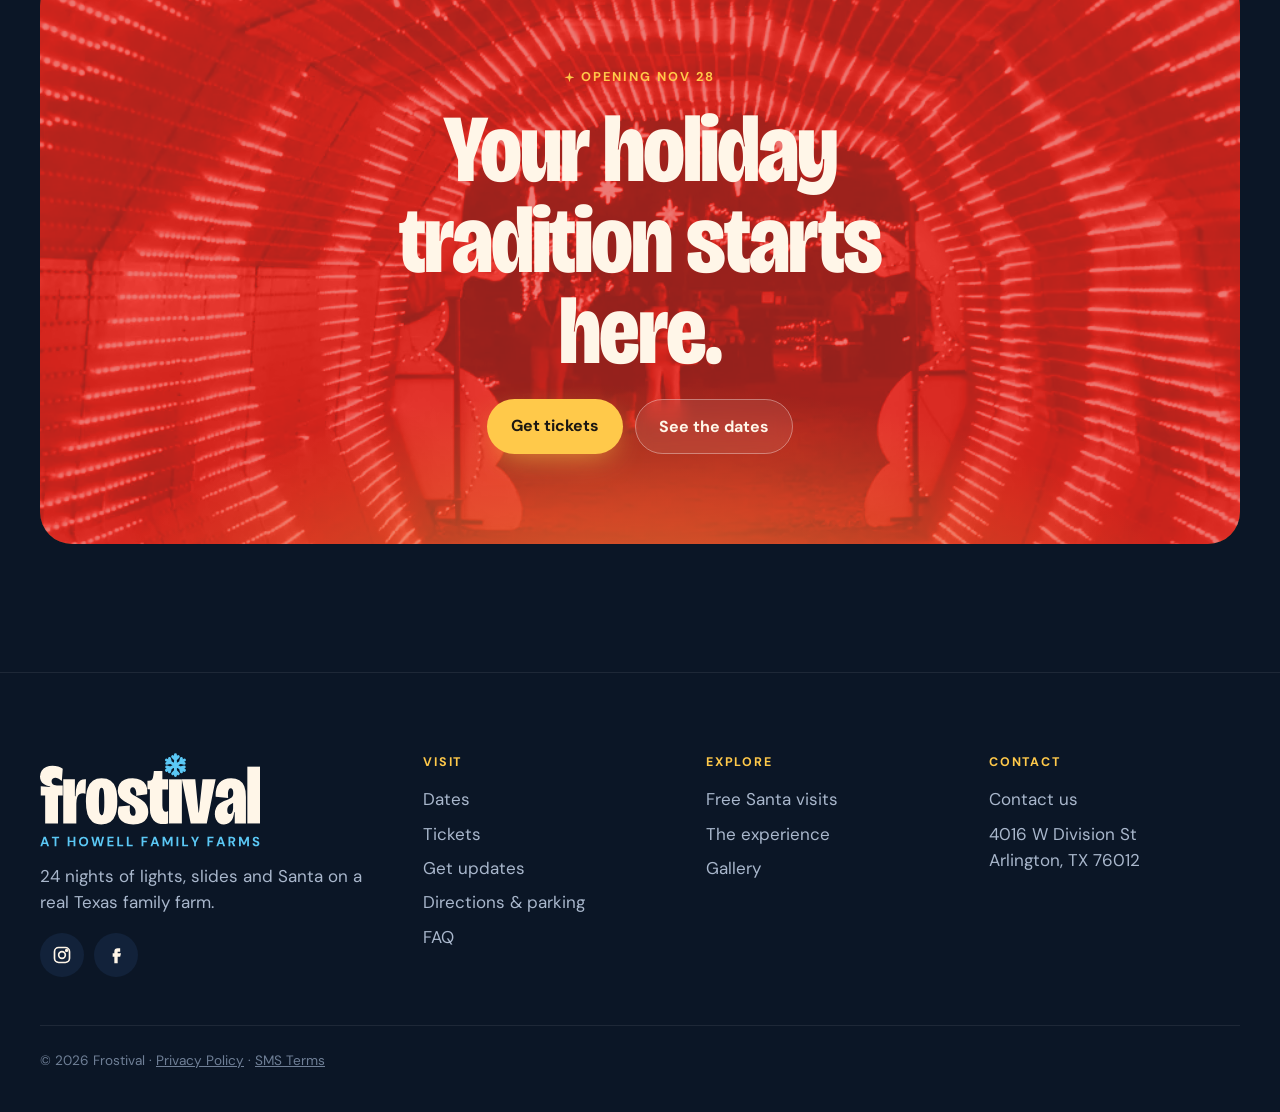
==== commit 52a9b8c2: "Tickets are on sale: Get tickets buttons go to tix.frostivaltexas.com Every Join the list call to ac" ====
--- a/index.html
+++ b/index.html
@@ -57,7 +57,7 @@
       <li><a href="#faq">FAQ</a></li>
       <li><a href="contact/">Contact</a></li>
     </ul>
-    <a class="btn nav-cta" href="#join" data-join>Join the list</a>
+    <a class="btn nav-cta" href="https://tix.frostivaltexas.com/">Get tickets</a>
     <button class="menu-btn" aria-label="Open menu" aria-expanded="false" aria-controls="menu">
       <svg viewBox="0 0 24 24" fill="none" stroke="currentColor" stroke-width="2.2" stroke-linecap="round"><path d="M4 7h16M4 12h16M4 17h10"/></svg>
     </button>
@@ -78,7 +78,7 @@
       <h1>Lights, slides, Santa <em>and more.</em></h1>
       <p class="lede">24 glowing nights of holiday lights, a 200-foot tubing slide, s'mores by the fire and <strong>free visits with Santa for everyone.</strong></p>
       <div class="ctas">
-        <a class="btn" href="#join" data-join>Join the list
+        <a class="btn" href="https://tix.frostivaltexas.com/">Get tickets
           <svg viewBox="0 0 24 24" fill="none" stroke="currentColor" stroke-width="2.4" stroke-linecap="round" stroke-linejoin="round"><path d="M5 12h14M13 6l6 6-6 6"/></svg></a>
         <a class="btn ghost" href="#dates">See the dates</a>
       </div>
@@ -217,7 +217,7 @@
       <div class="sec-head reveal" style="text-align:center;justify-items:center">
         <span class="eyebrow">Tickets</span>
         <h2>Grab your spot.</h2>
-        <p class="lede">Every ticket includes the trail, the show, the slide and a free visit with Santa. Prices change by night and go up as nights fill, so early birds get the best deal. Join the list to hear first when tickets drop.</p>
+        <p class="lede">Every ticket includes the trail, the show, the slide and a free visit with Santa. Prices change by night and go up as nights fill, so early birds get the best deal.</p>
       </div>
       <div class="price-grid">
         <article class="price reveal">
@@ -233,7 +233,7 @@
             <li><svg viewBox="0 0 24 24" fill="none" stroke="currentColor" stroke-width="2.6" stroke-linecap="round" stroke-linejoin="round"><path d="m5 12 5 5 9-10"/></svg>Meet Santa's reindeer</li>
             <li><svg viewBox="0 0 24 24" fill="none" stroke="currentColor" stroke-width="2.6" stroke-linecap="round" stroke-linejoin="round"><path d="m5 12 5 5 9-10"/></svg>Ride the 200-foot holiday slide</li>
           </ul>
-          <a class="btn gold" href="#join" data-join data-src="child-card">Join the list</a>
+          <a class="btn gold" href="https://tix.frostivaltexas.com/">Get tickets</a>
         </article>
         <article class="price reveal">
           <span class="who">Ages 12 and up</span>
@@ -247,7 +247,7 @@
             <li><svg viewBox="0 0 24 24" fill="none" stroke="currentColor" stroke-width="2.6" stroke-linecap="round" stroke-linejoin="round"><path d="m5 12 5 5 9-10"/></svg>Meet Santa's reindeer</li>
             <li><svg viewBox="0 0 24 24" fill="none" stroke="currentColor" stroke-width="2.6" stroke-linecap="round" stroke-linejoin="round"><path d="m5 12 5 5 9-10"/></svg>Ride the 200-foot holiday slide</li>
           </ul>
-          <a class="btn gold" href="#join" data-join data-src="adult-card">Join the list</a>
+          <a class="btn gold" href="https://tix.frostivaltexas.com/">Get tickets</a>
         </article>
         <article class="price family reveal">
           <span class="ribbon">Bundle &amp; save</span>
@@ -263,7 +263,7 @@
             <li><svg viewBox="0 0 24 24" fill="none" stroke="currentColor" stroke-width="2.6" stroke-linecap="round" stroke-linejoin="round"><path d="m5 12 5 5 9-10"/></svg>Meet Santa's reindeer</li>
             <li><svg viewBox="0 0 24 24" fill="none" stroke="currentColor" stroke-width="2.6" stroke-linecap="round" stroke-linejoin="round"><path d="m5 12 5 5 9-10"/></svg>Ride the 200-foot holiday slide</li>
           </ul>
-          <a class="btn gold" href="#join" data-join data-src="family-card">Join the list</a>
+          <a class="btn gold" href="https://tix.frostivaltexas.com/">Get tickets</a>
         </article>
         <article class="price vip reveal">
           <span class="ribbon">A $60 value</span>
@@ -280,7 +280,7 @@
             <li><svg viewBox="0 0 24 24" fill="none" stroke="currentColor" stroke-width="2.6" stroke-linecap="round" stroke-linejoin="round"><path d="m5 12 5 5 9-10"/></svg>Free virtual reality ticket</li>
             <li><svg viewBox="0 0 24 24" fill="none" stroke="currentColor" stroke-width="2.6" stroke-linecap="round" stroke-linejoin="round"><path d="m5 12 5 5 9-10"/></svg>15% off at the Frostival store</li>
           </ul>
-          <a class="btn dark" href="#join" data-join data-src="vip-card">Join the list</a>
+          <a class="btn dark" href="https://tix.frostivaltexas.com/">Get tickets</a>
         </article>
       </div>
       <p class="price-foot">Fees and sales tax are added at checkout.</p>
@@ -372,7 +372,7 @@
       <span class="eyebrow" style="color:var(--gold)">Opening Nov 28</span>
       <h2 style="margin-top:14px">Your holiday tradition starts here.</h2>
       <div class="ctas">
-        <a class="btn gold" href="#join" data-join data-src="footer-band">Join the list</a>
+        <a class="btn gold" href="https://tix.frostivaltexas.com/">Get tickets</a>
         <a class="btn ghost" href="#dates">See the dates</a>
       </div>
     </div>
@@ -390,7 +390,7 @@
           <a href="https://www.facebook.com/p/Frostival-61569780443171/" target="_blank" rel="noopener" aria-label="Frostival on Facebook"><svg viewBox="0 0 24 24" fill="currentColor"><path d="M14 8h3V4h-3a4 4 0 0 0-4 4v2H8v4h2v8h4v-8h3l1-4h-4V8z"/></svg></a>
         </div>
       </div>
-      <div><h4>Visit</h4><ul><li><a href="#dates">Dates</a></li><li><a href="#tickets">Tickets</a></li><li><a href="#visit">Directions &amp; parking</a></li><li><a href="#faq">FAQ</a></li></ul></div>
+      <div><h4>Visit</h4><ul><li><a href="#dates">Dates</a></li><li><a href="#tickets">Tickets</a></li><li><a href="#join" data-join data-src="footer-updates">Get updates</a></li><li><a href="#visit">Directions &amp; parking</a></li><li><a href="#faq">FAQ</a></li></ul></div>
       <div><h4>Explore</h4><ul><li><a href="#santa">Free Santa visits</a></li><li><a href="#experience">The experience</a></li><li><a href="#gallery">Gallery</a></li></ul></div>
       <div><h4>Contact</h4><ul><li><a href="contact/">Contact us</a></li><li><span style="color:var(--muted)">4016 W Division St<br>Arlington, TX 76012</span></li></ul></div>
     </div>
@@ -404,8 +404,8 @@
     <div class="join-art" aria-hidden="true"><img src="assets/img/join-santa.webp" alt=""><img class="join-logo" src="assets/brand/logo/frostival-wordmark-cream.svg" alt=""></div>
     <div class="join-body" id="joinStep1">
       <span class="eyebrow">The Frostival list</span>
-      <h2 id="join-title">Be first in line.</h2>
-      <p class="join-lede">Ticket drops, opening-night news and the occasional cocoa-level secret. Straight to your inbox.</p>
+      <h2 id="join-title">Stay in the loop.</h2>
+      <p class="join-lede">Opening-night news, Santa updates and the occasional cocoa-level secret. Straight to your inbox.</p>
       <label for="jf-name">First name</label>
       <input id="jf-name" name="first_name" autocomplete="given-name" placeholder="Your first name">
       <label for="jf-email">Email <span aria-hidden="true">*</span></label>
@@ -427,7 +427,7 @@
   </form>
 </dialog>
 
-<div class="mobile-cta" id="mcta"><a class="btn" href="#join" data-join data-src="mobile-bar">Join the list · Nov 28 – Dec 27</a></div>
+<div class="mobile-cta" id="mcta"><a class="btn" href="https://tix.frostivaltexas.com/">Get tickets · Nov 28 – Dec 27</a></div>
 
 <script src="assets/js/site.js?v=19" defer></script>
 </body>
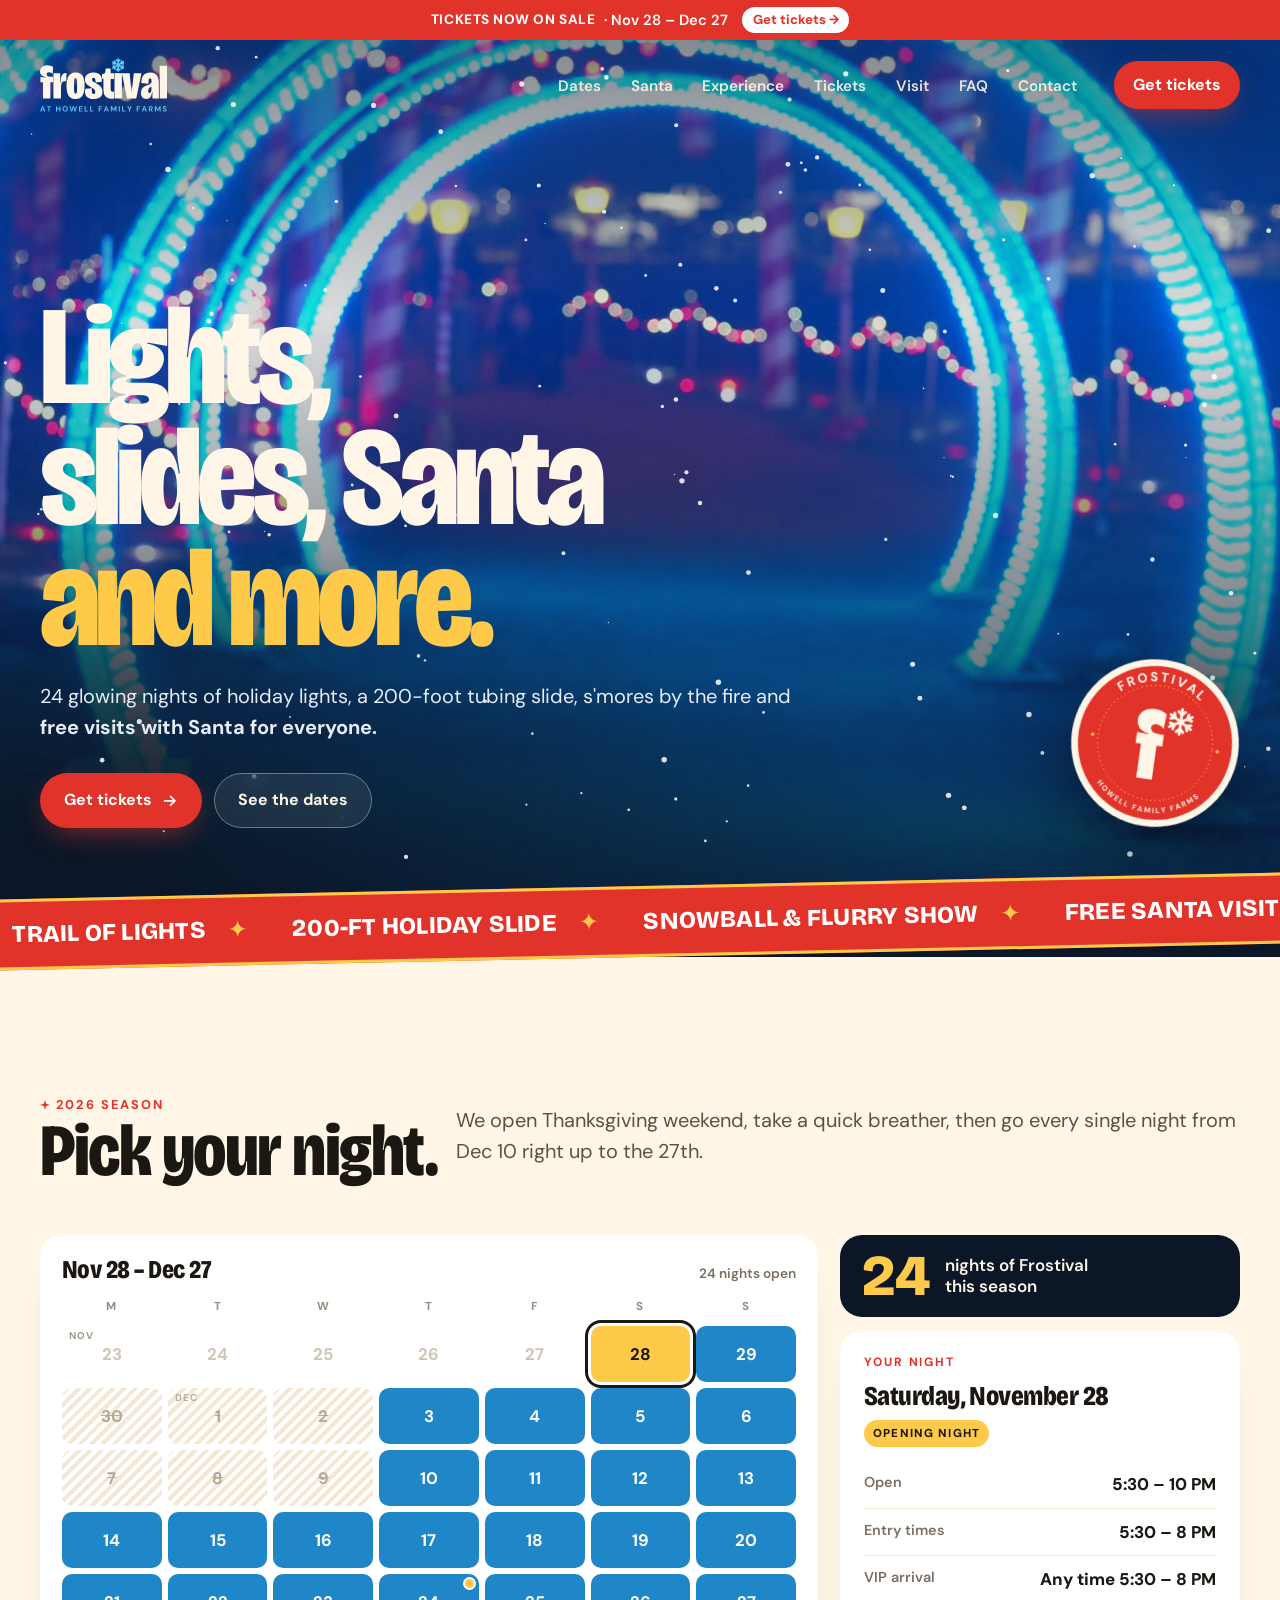
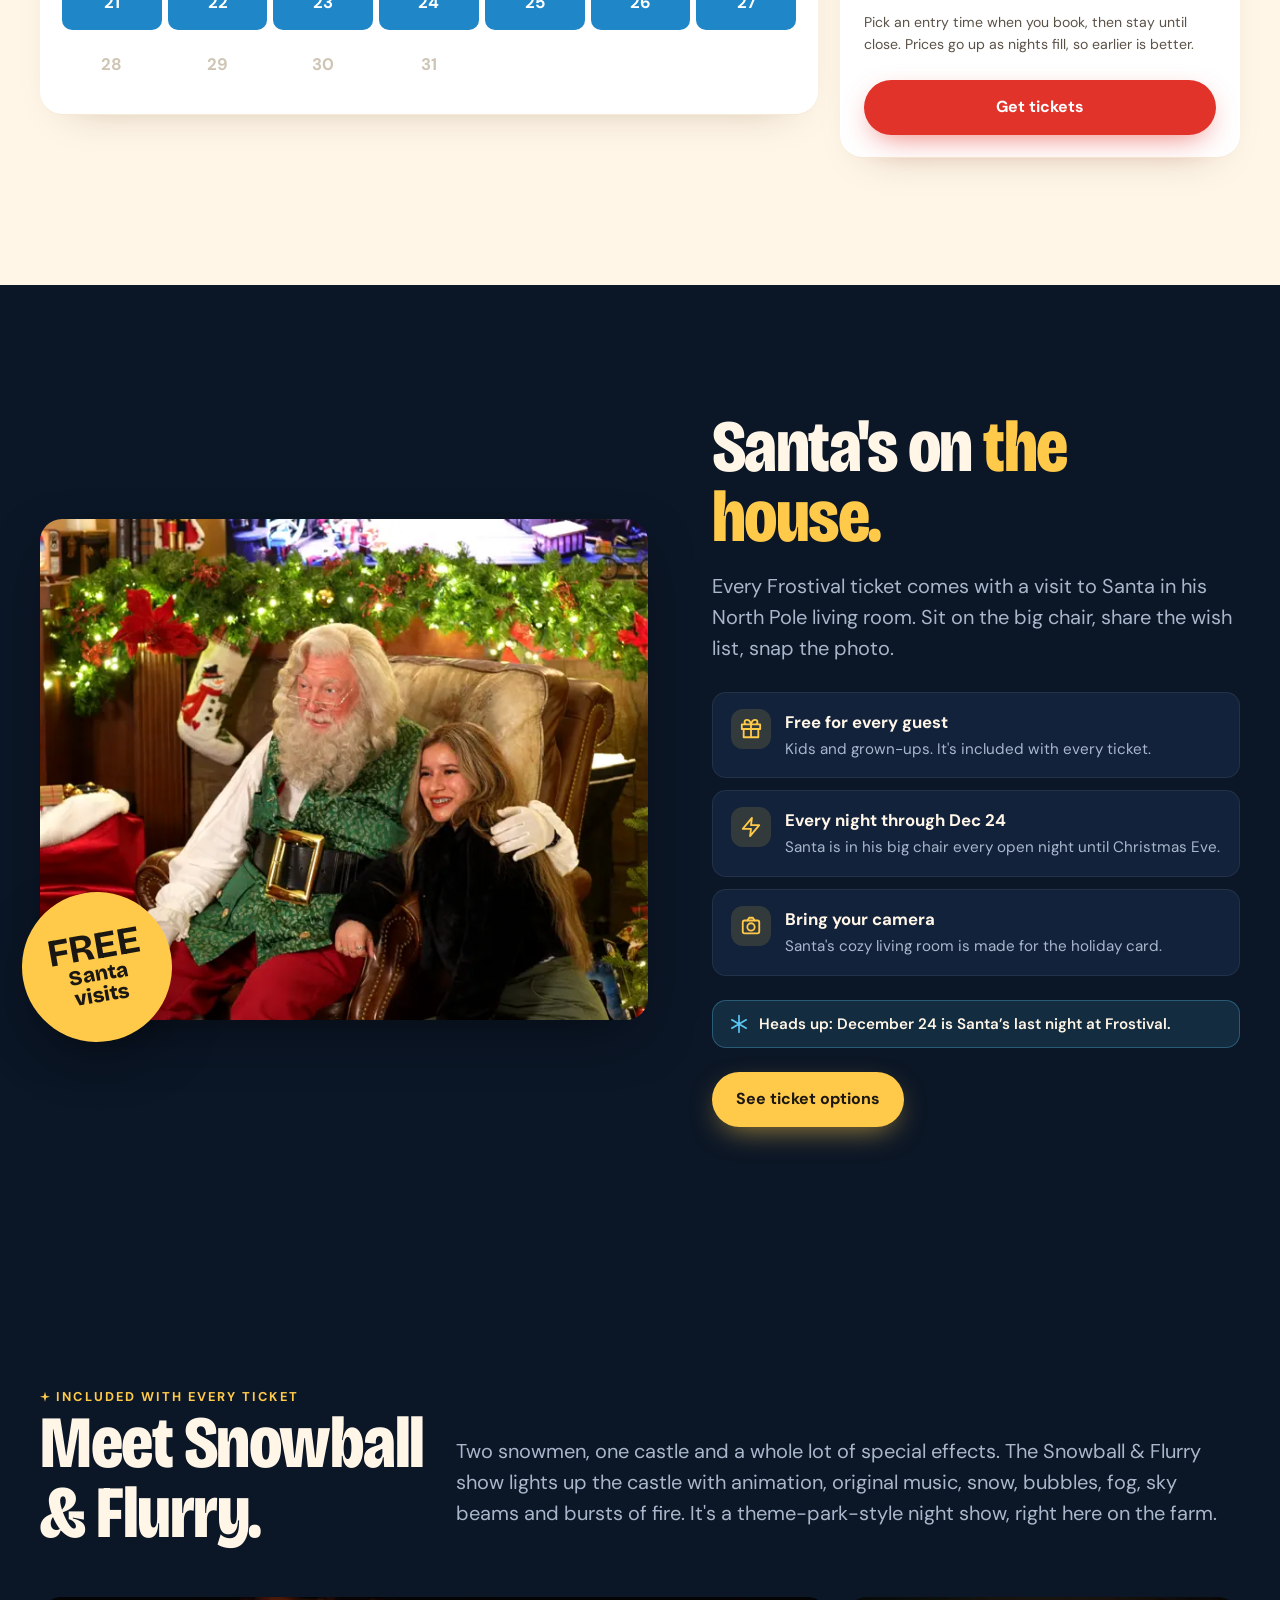
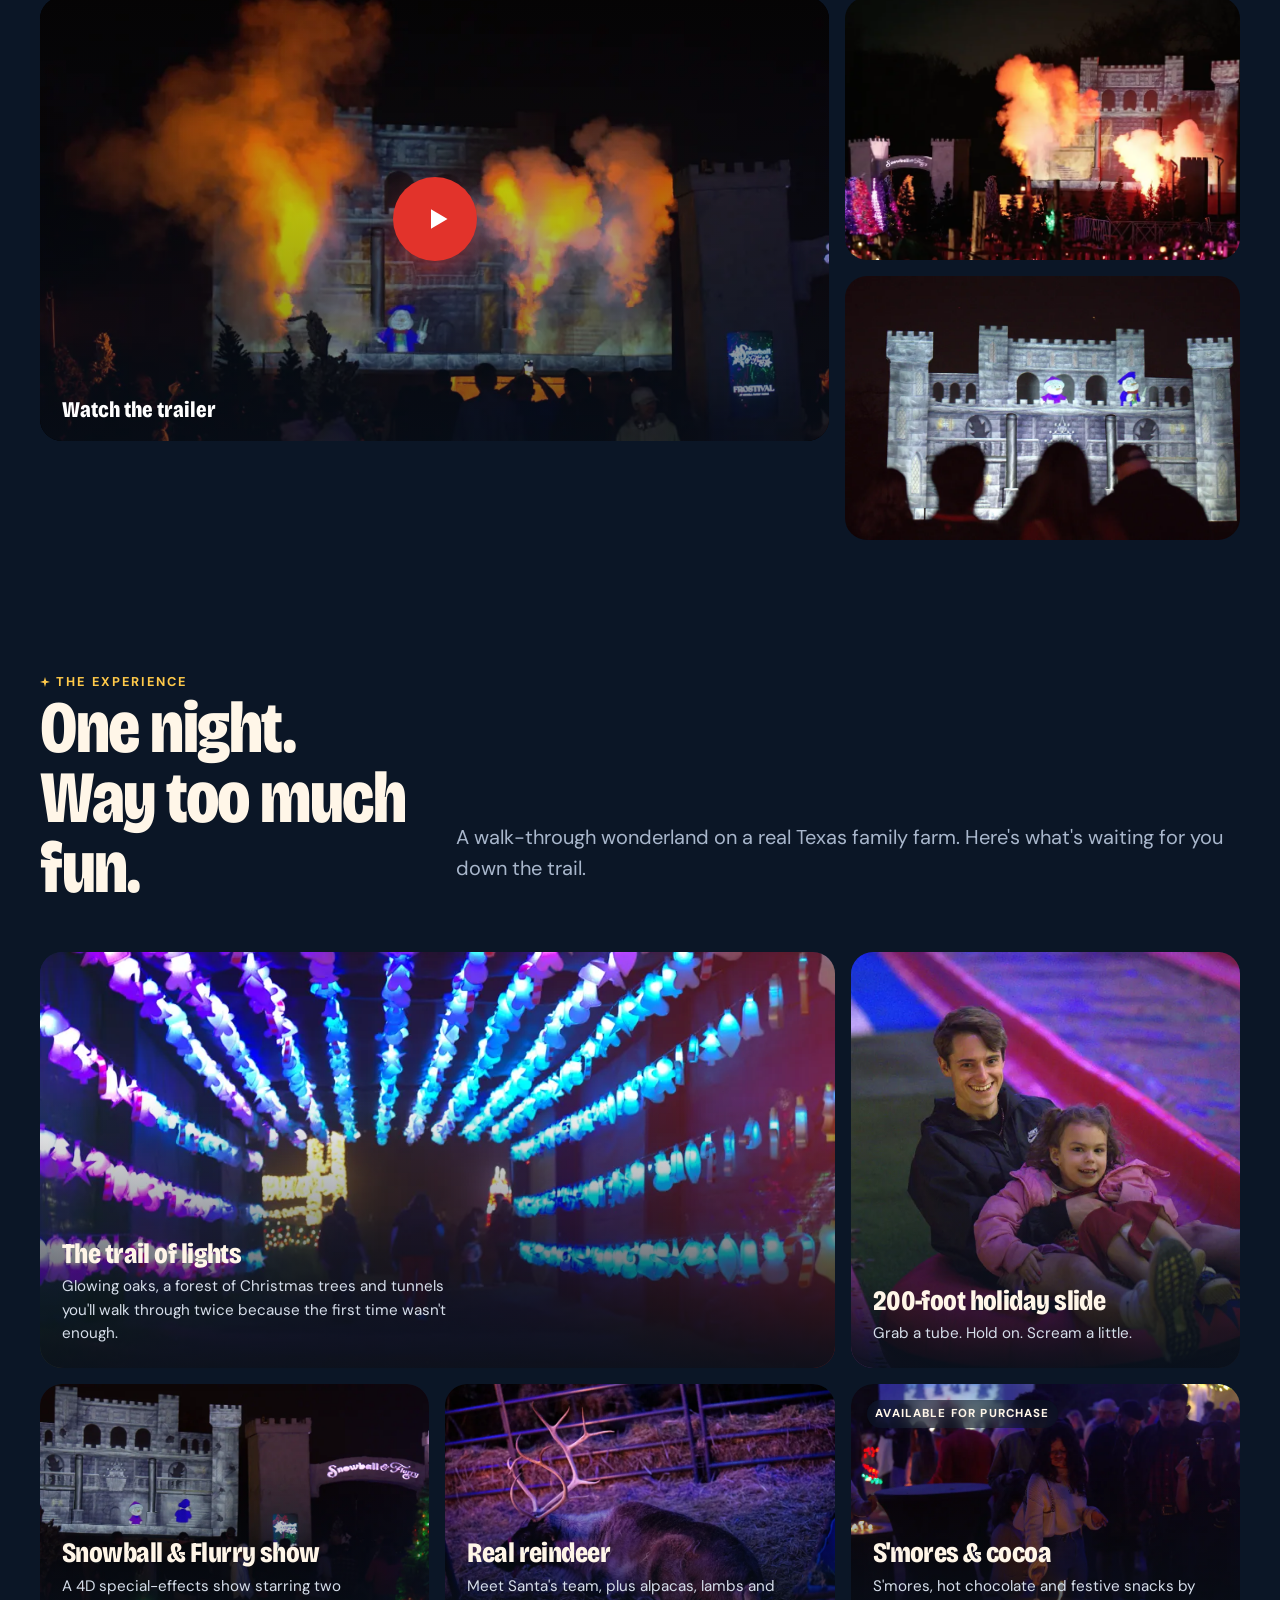
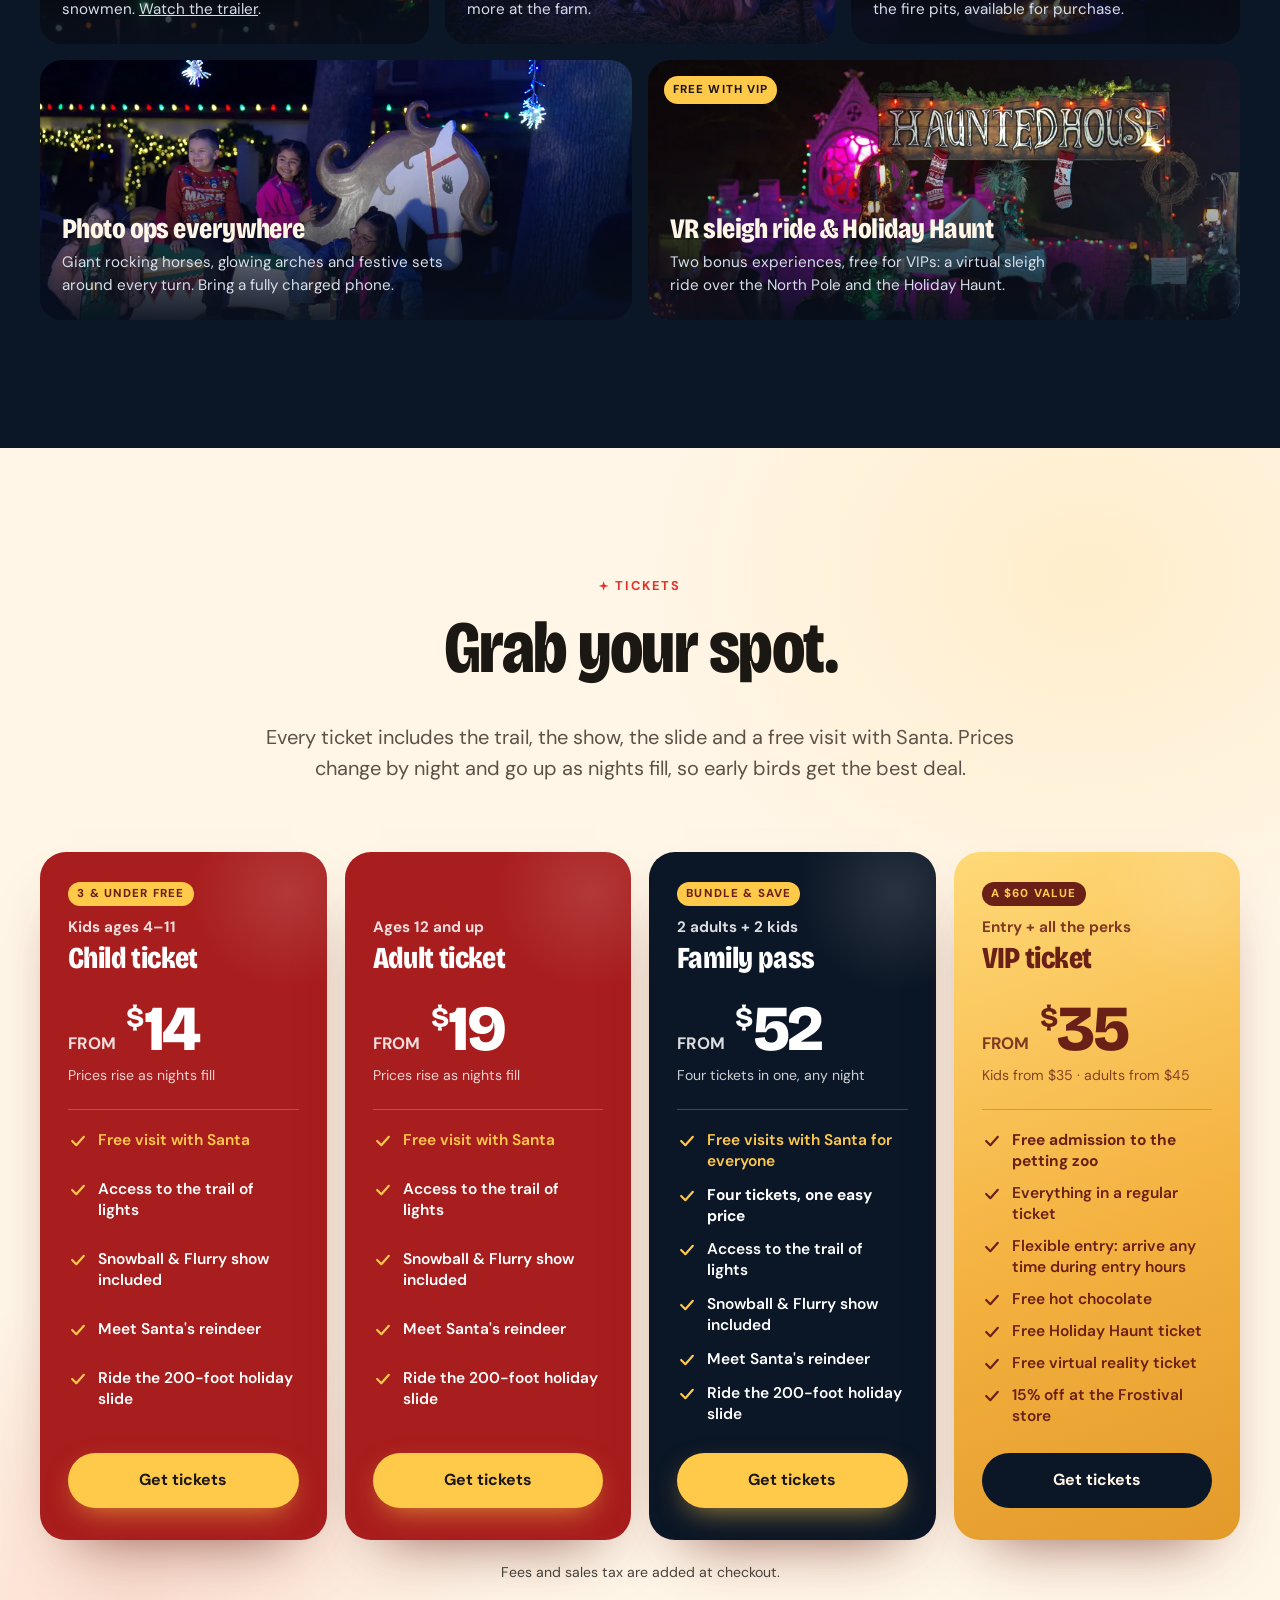
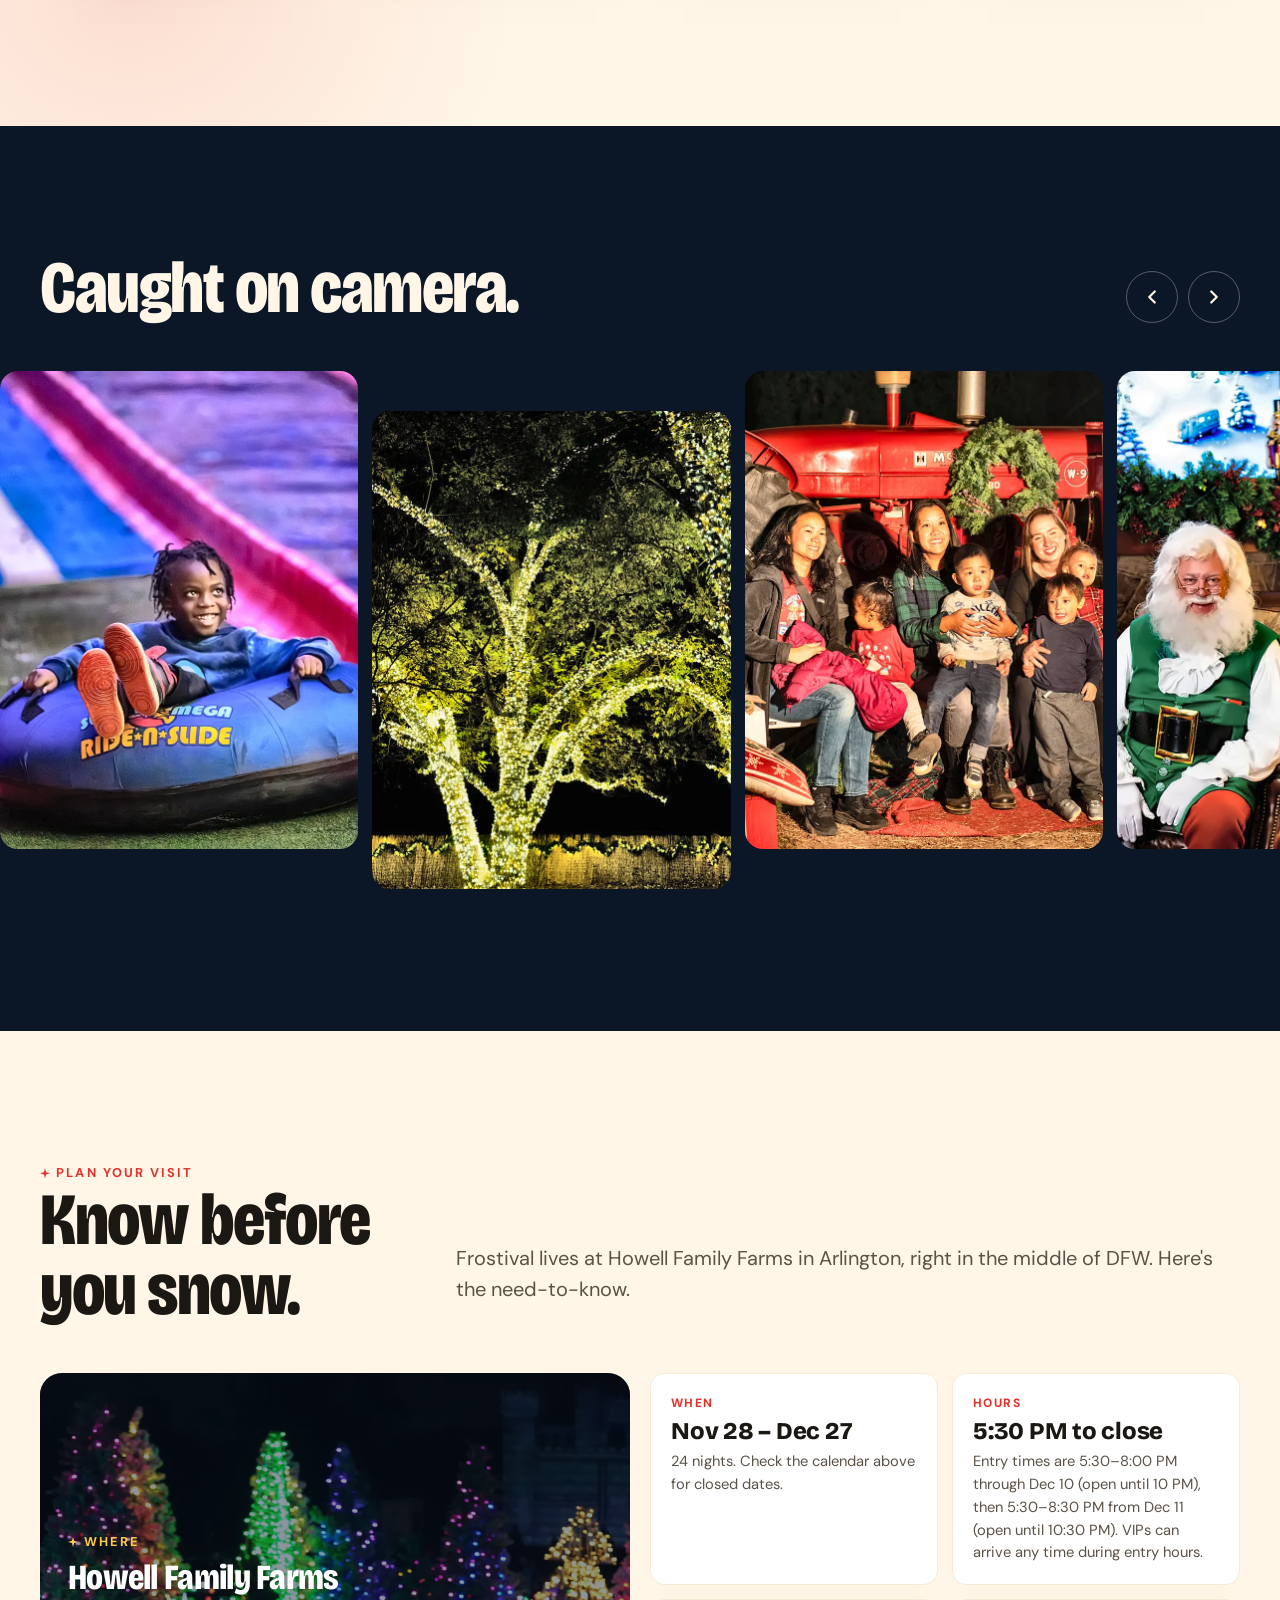
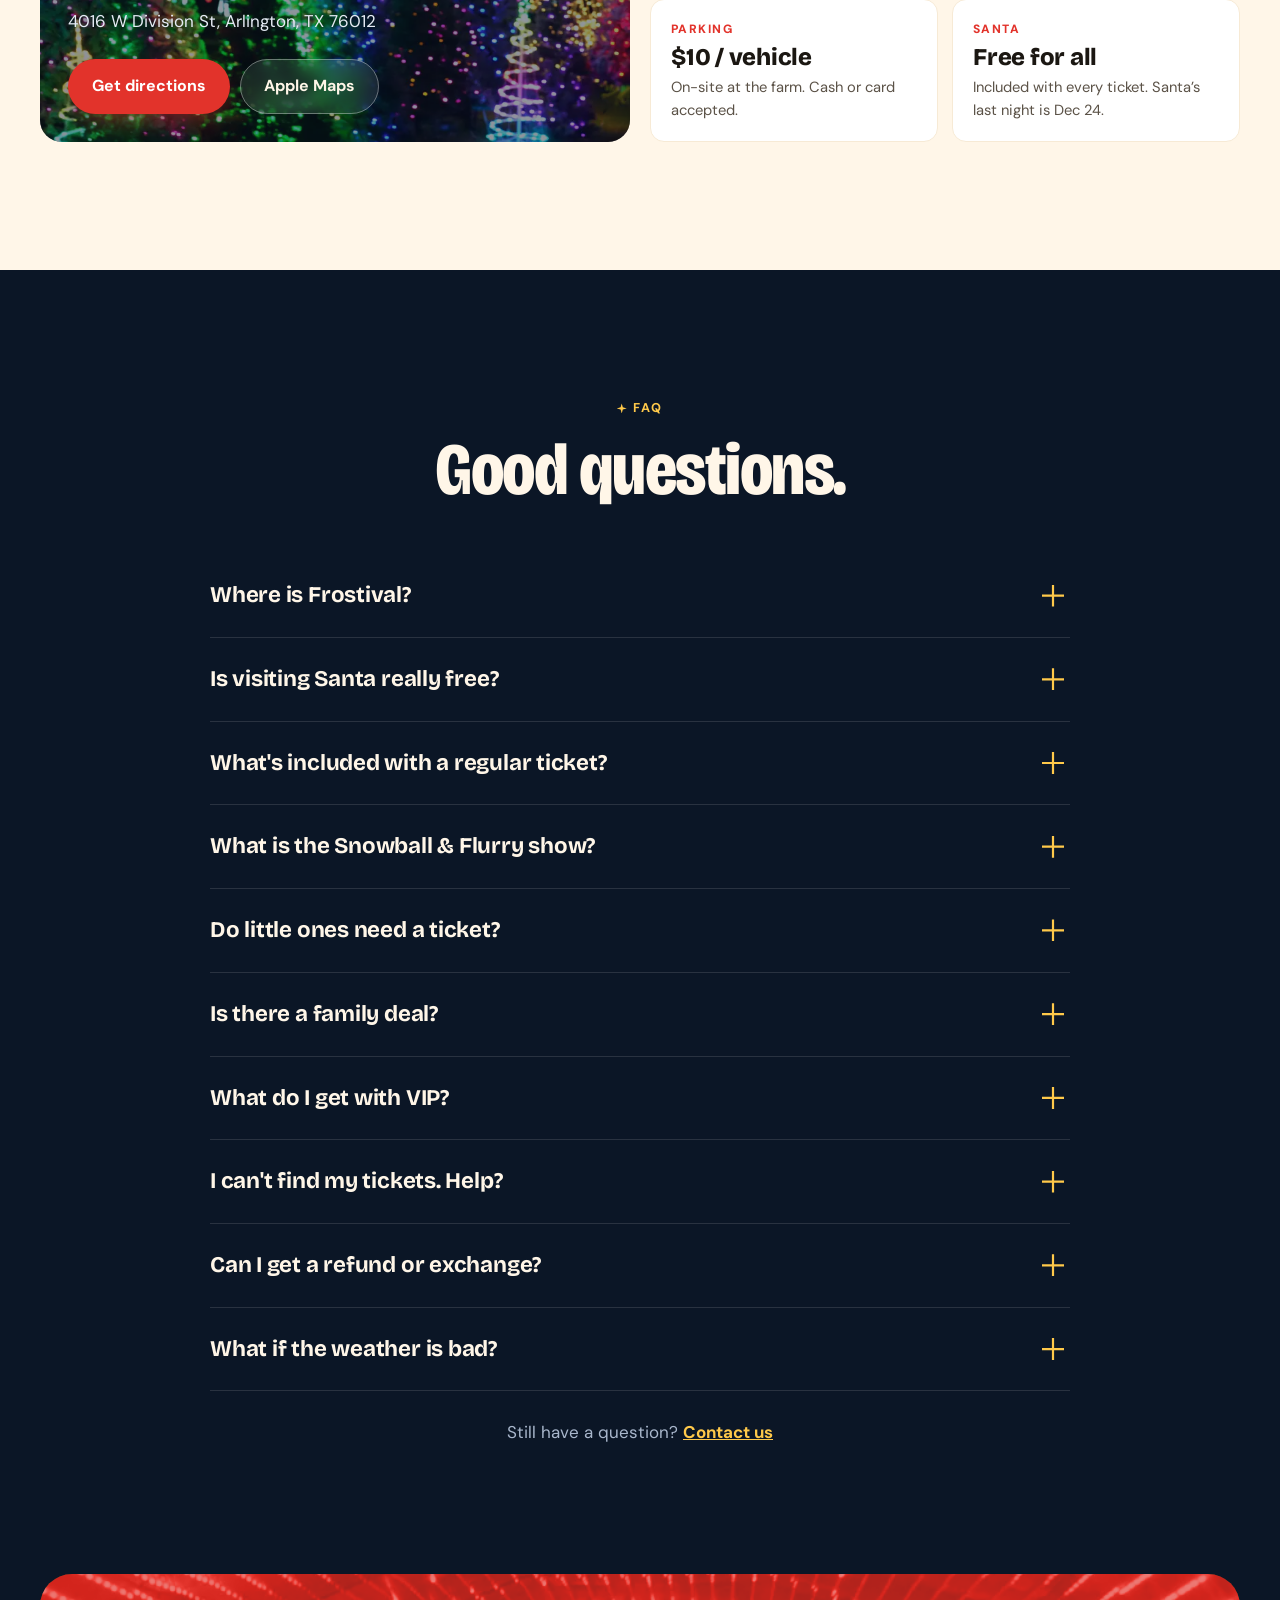
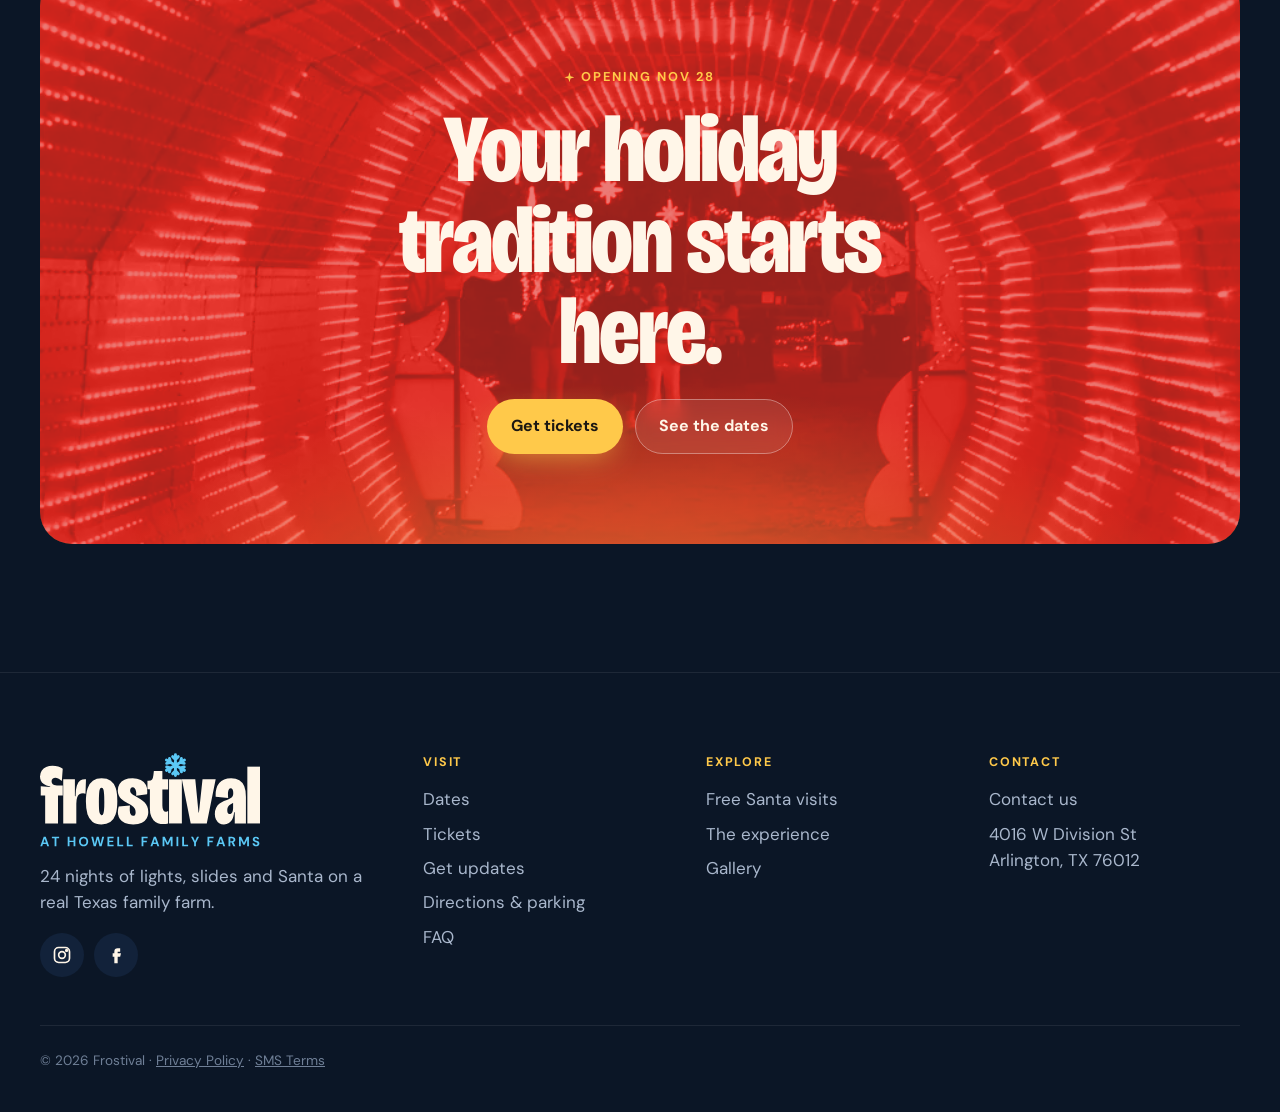
==== commit 1501b34f: "Add a Tickets now on sale banner above the nav Co-Authored-By: Claude Opus 5.5 <noreply@anthropic.co" ====
--- a/index.html
+++ b/index.html
@@ -29,7 +29,7 @@
 <link rel="preconnect" href="https://fonts.googleapis.com">
 <link rel="preconnect" href="https://fonts.gstatic.com" crossorigin>
 <link href="https://fonts.googleapis.com/css2?family=Bricolage+Grotesque:opsz,wdth,wght@12..96,75..100,500..800&family=DM+Sans:opsz,wght@9..40,400..800&display=swap" rel="stylesheet">
-<link rel="stylesheet" href="assets/css/site.css?v=19">
+<link rel="stylesheet" href="assets/css/site.css?v=20">
 <link rel="preload" as="image" href="assets/video/hero-poster.jpg?v=3">
 <script type="application/ld+json">
 {"@context":"https://schema.org","@type":"Event","name":"Frostival 2026","startDate":"2026-11-28","endDate":"2026-12-27","eventStatus":"https://schema.org/EventScheduled","eventAttendanceMode":"https://schema.org/OfflineEventAttendanceMode",
@@ -39,11 +39,13 @@
 "offers":{"@type":"AggregateOffer","lowPrice":"14","priceCurrency":"USD","availability":"https://schema.org/PreOrder","validFrom":"2026-11-05T18:00:00-06:00","url":"https://frostivaltexas.com/#tickets"}}
 </script>
 </head>
-<body>
+<body class="has-bar">
 <!-- Google Tag Manager (noscript) -->
 <noscript><iframe src="https://www.googletagmanager.com/ns.html?id=GTM-TSJ5MGGJ"
 height="0" width="0" style="display:none;visibility:hidden"></iframe></noscript>
 <!-- End Google Tag Manager (noscript) -->
+
+<a class="sale-bar" href="https://tix.frostivaltexas.com/"><strong>Tickets now on sale</strong><span class="sb-dates"> &middot; Nov 28 &ndash; Dec 27</span><span class="sb-go">Get tickets <span aria-hidden="true">&rarr;</span></span></a>
 
 <header class="nav" id="nav">
   <div class="wrap">
--- a/assets/css/site.css
+++ b/assets/css/site.css
@@ -13,7 +13,7 @@
   --wrap:min(1200px, calc(100% - 32px));
 }
 *{box-sizing:border-box}
-html{overflow-x:clip;scroll-behavior:smooth;-webkit-text-size-adjust:100%}
+html{overflow-x:clip;scroll-padding-top:110px;scroll-behavior:smooth;-webkit-text-size-adjust:100%}
 body{margin:0;background:var(--night);color:var(--cream);font-family:var(--body);font-size:17px;line-height:1.55;overflow-x:clip}
 img,video{display:block;max-width:100%}
 a{color:inherit}
@@ -42,6 +42,16 @@
 .nav{position:fixed;inset:0 0 auto;z-index:50;transition:background .25s, box-shadow .25s, padding .25s;padding:18px 0}
 .nav::before{content:"";position:absolute;inset:0;z-index:-1;background:rgba(11,22,38,.86);backdrop-filter:blur(14px);-webkit-backdrop-filter:blur(14px);box-shadow:0 1px 0 rgba(255,255,255,.08);opacity:0;transition:opacity .25s}
 .nav.scrolled{padding:10px 0}
+/* tickets-on-sale bar, fixed above the nav */
+.sale-bar{position:fixed;inset:0 0 auto;z-index:51;height:var(--bar-h);display:flex;align-items:center;justify-content:center;gap:.6em;padding:0 16px;background:var(--red);color:#fff;text-decoration:none;font-size:.92rem;font-weight:600;white-space:nowrap}
+.sale-bar strong{font-weight:800;letter-spacing:.04em;text-transform:uppercase;font-size:.85rem}
+.sale-bar .sb-go{margin-left:.4em;padding:.25em .8em;border-radius:999px;background:#fff;color:var(--red);font-weight:800;font-size:.82rem;transition:transform .15s}
+.sale-bar:hover .sb-go{transform:translateX(2px)}
+body.has-bar{--bar-h:40px}
+body.has-bar .nav{top:var(--bar-h)}
+body.has-bar .hero{padding-top:calc(140px + var(--bar-h))}
+@media (max-width:520px){.sale-bar .sb-dates{display:none}}
+@media (max-width:900px){body.has-bar .hero-badge{top:calc(96px + var(--bar-h))}}
 .nav.scrolled::before{opacity:1}
 .nav .wrap{display:flex;align-items:center;gap:24px}
 .nav .logo img{height:54px;width:auto;transition:height .25s}
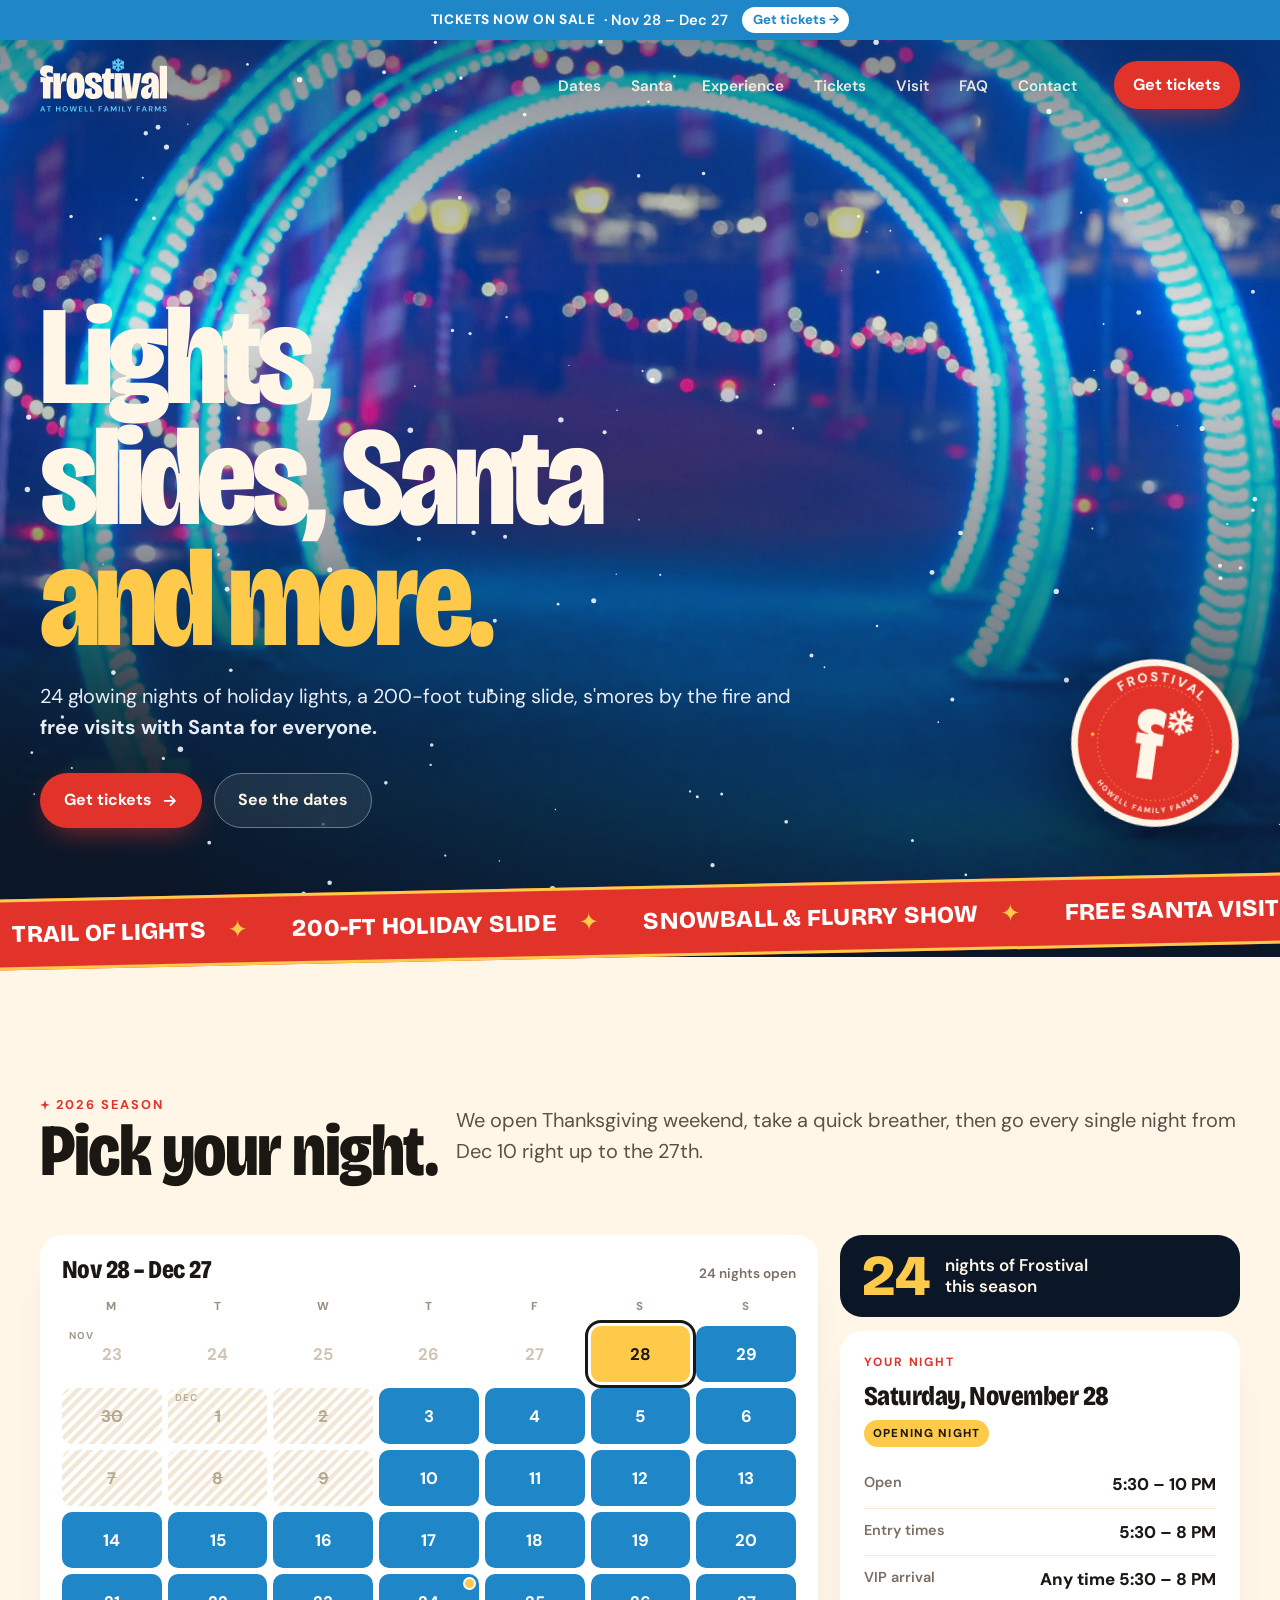
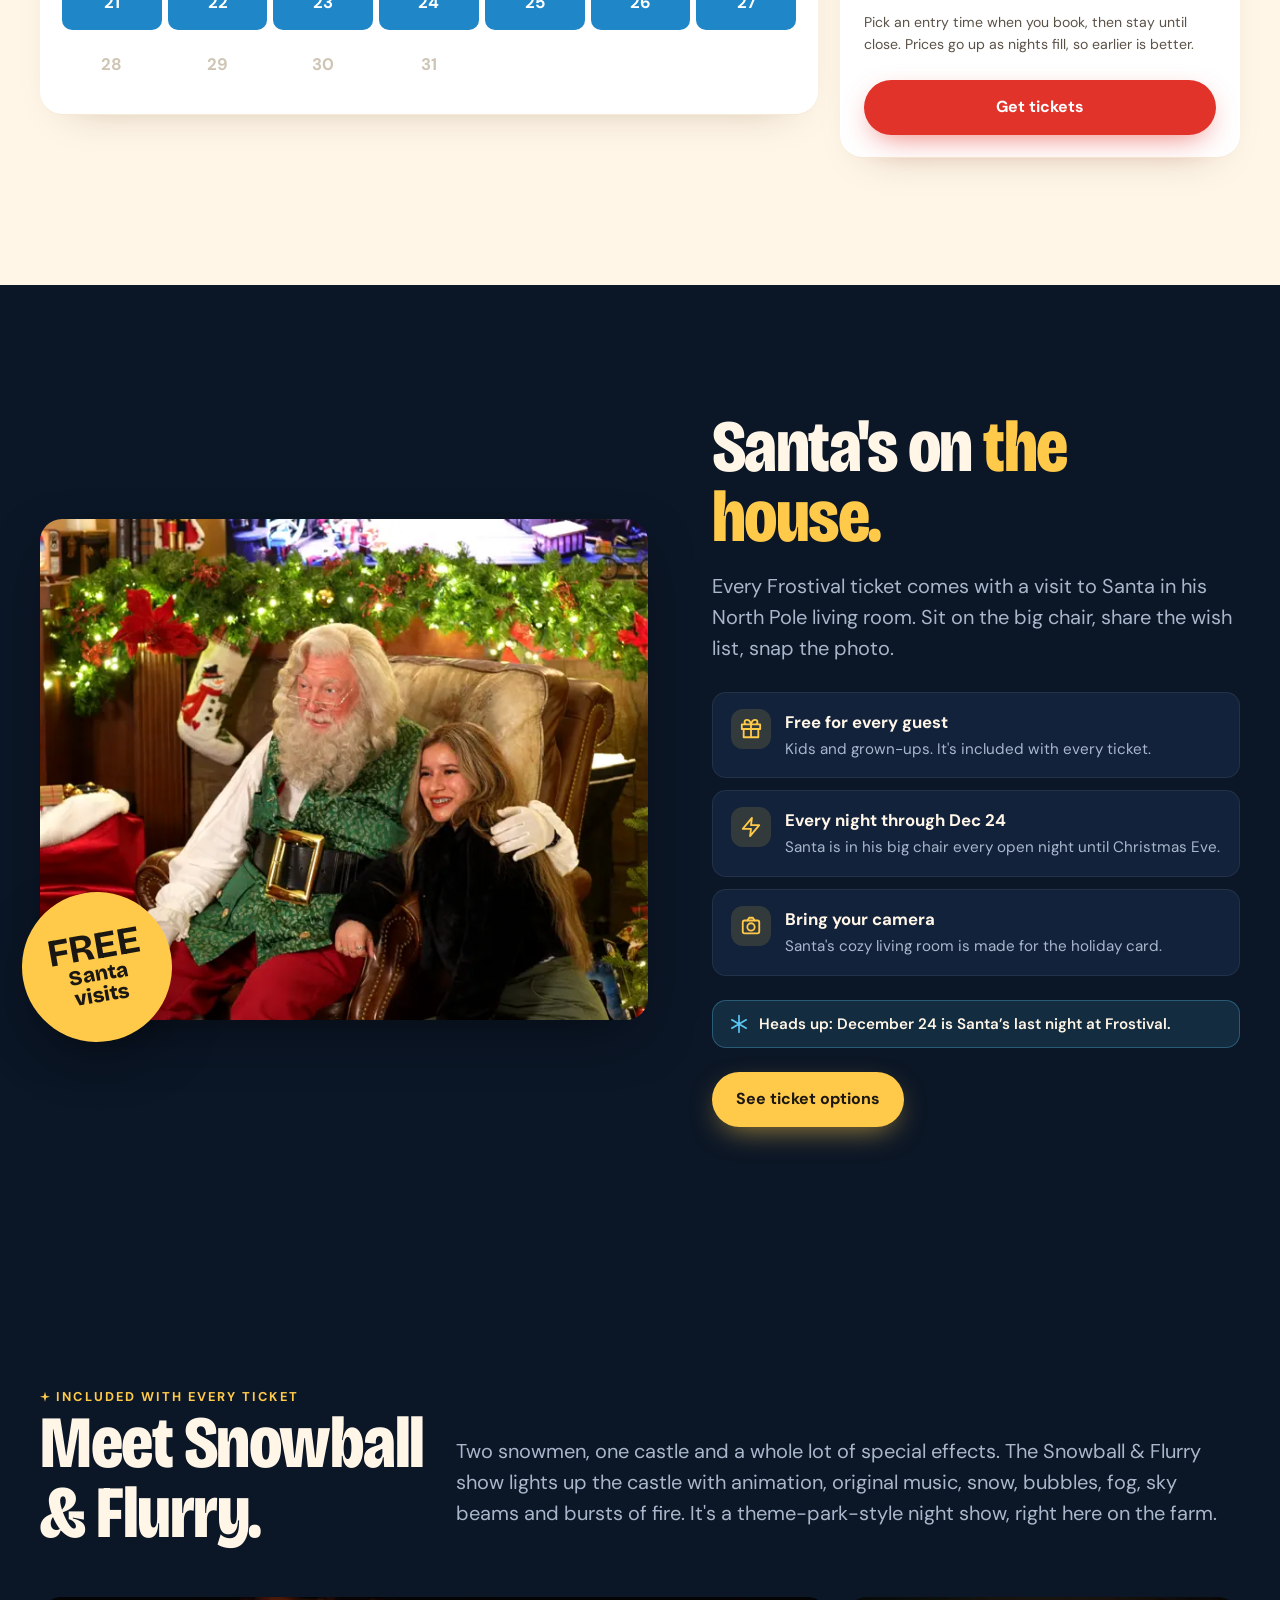
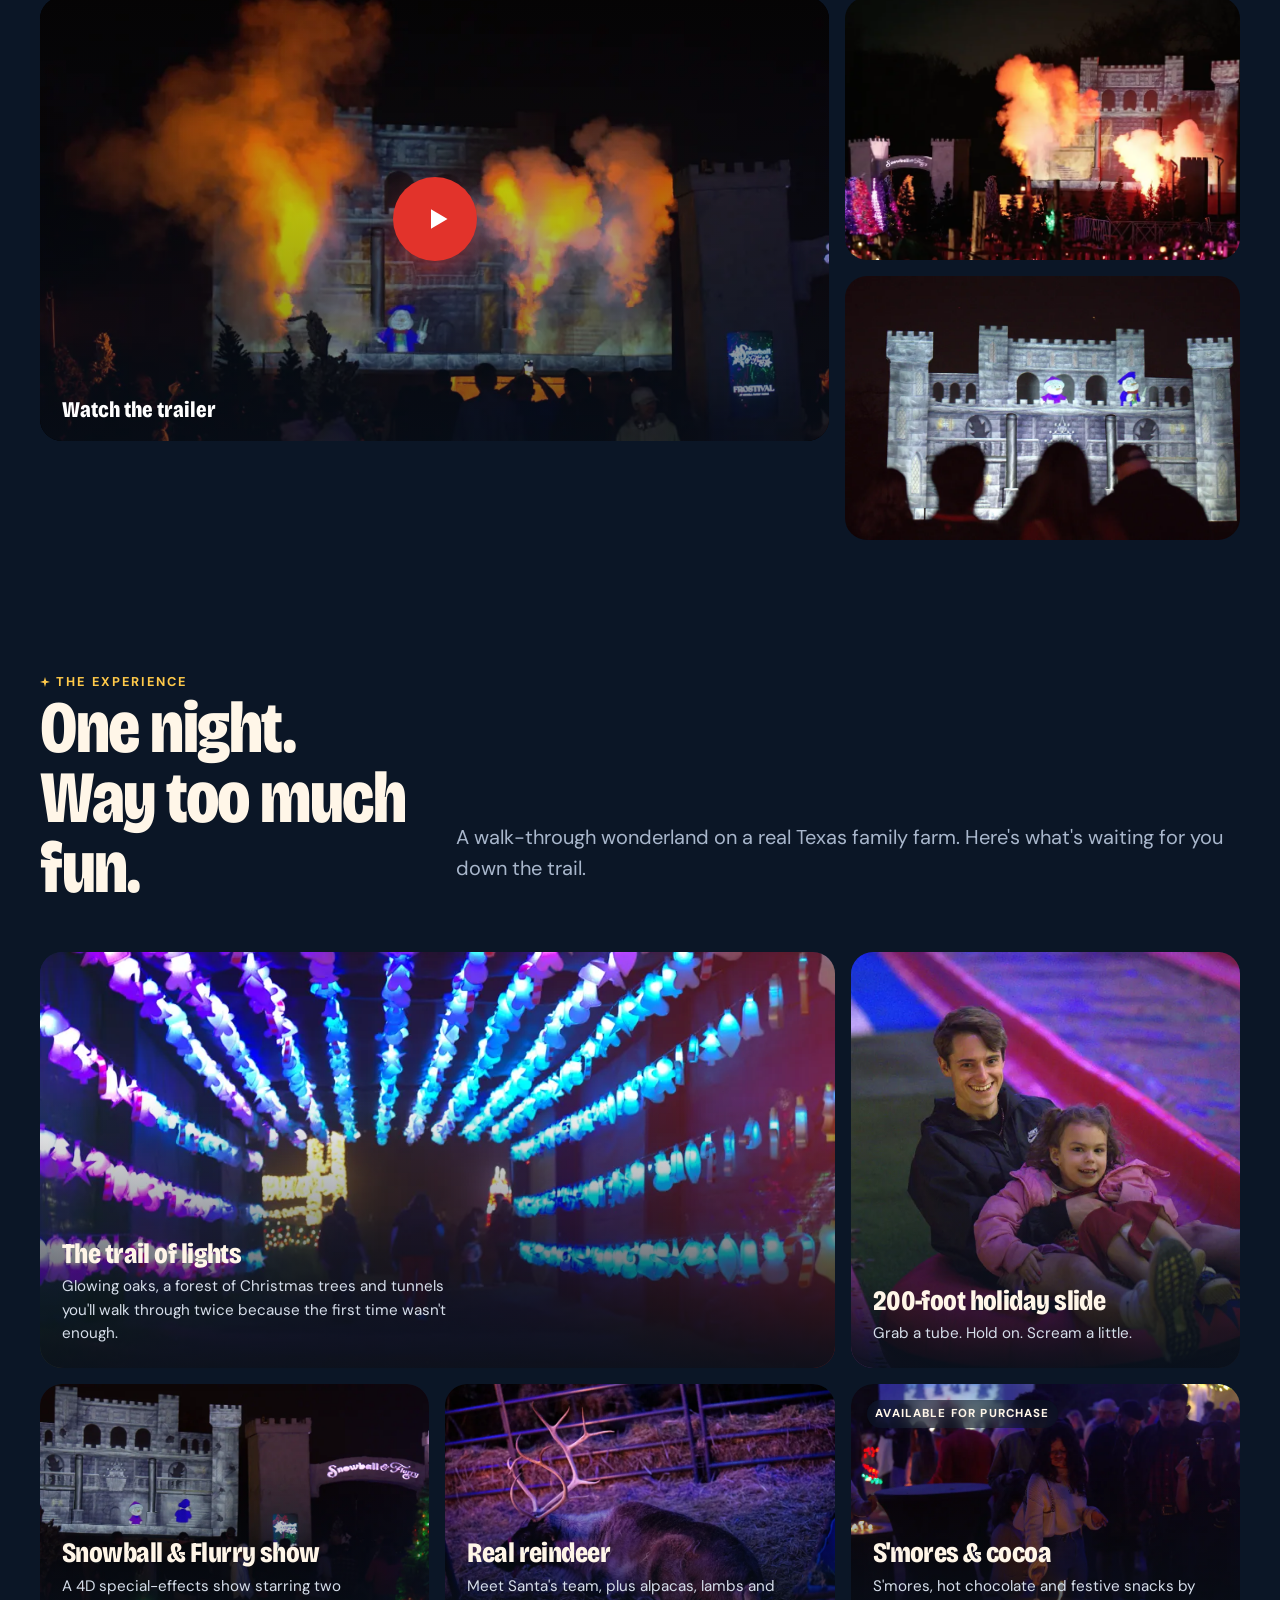
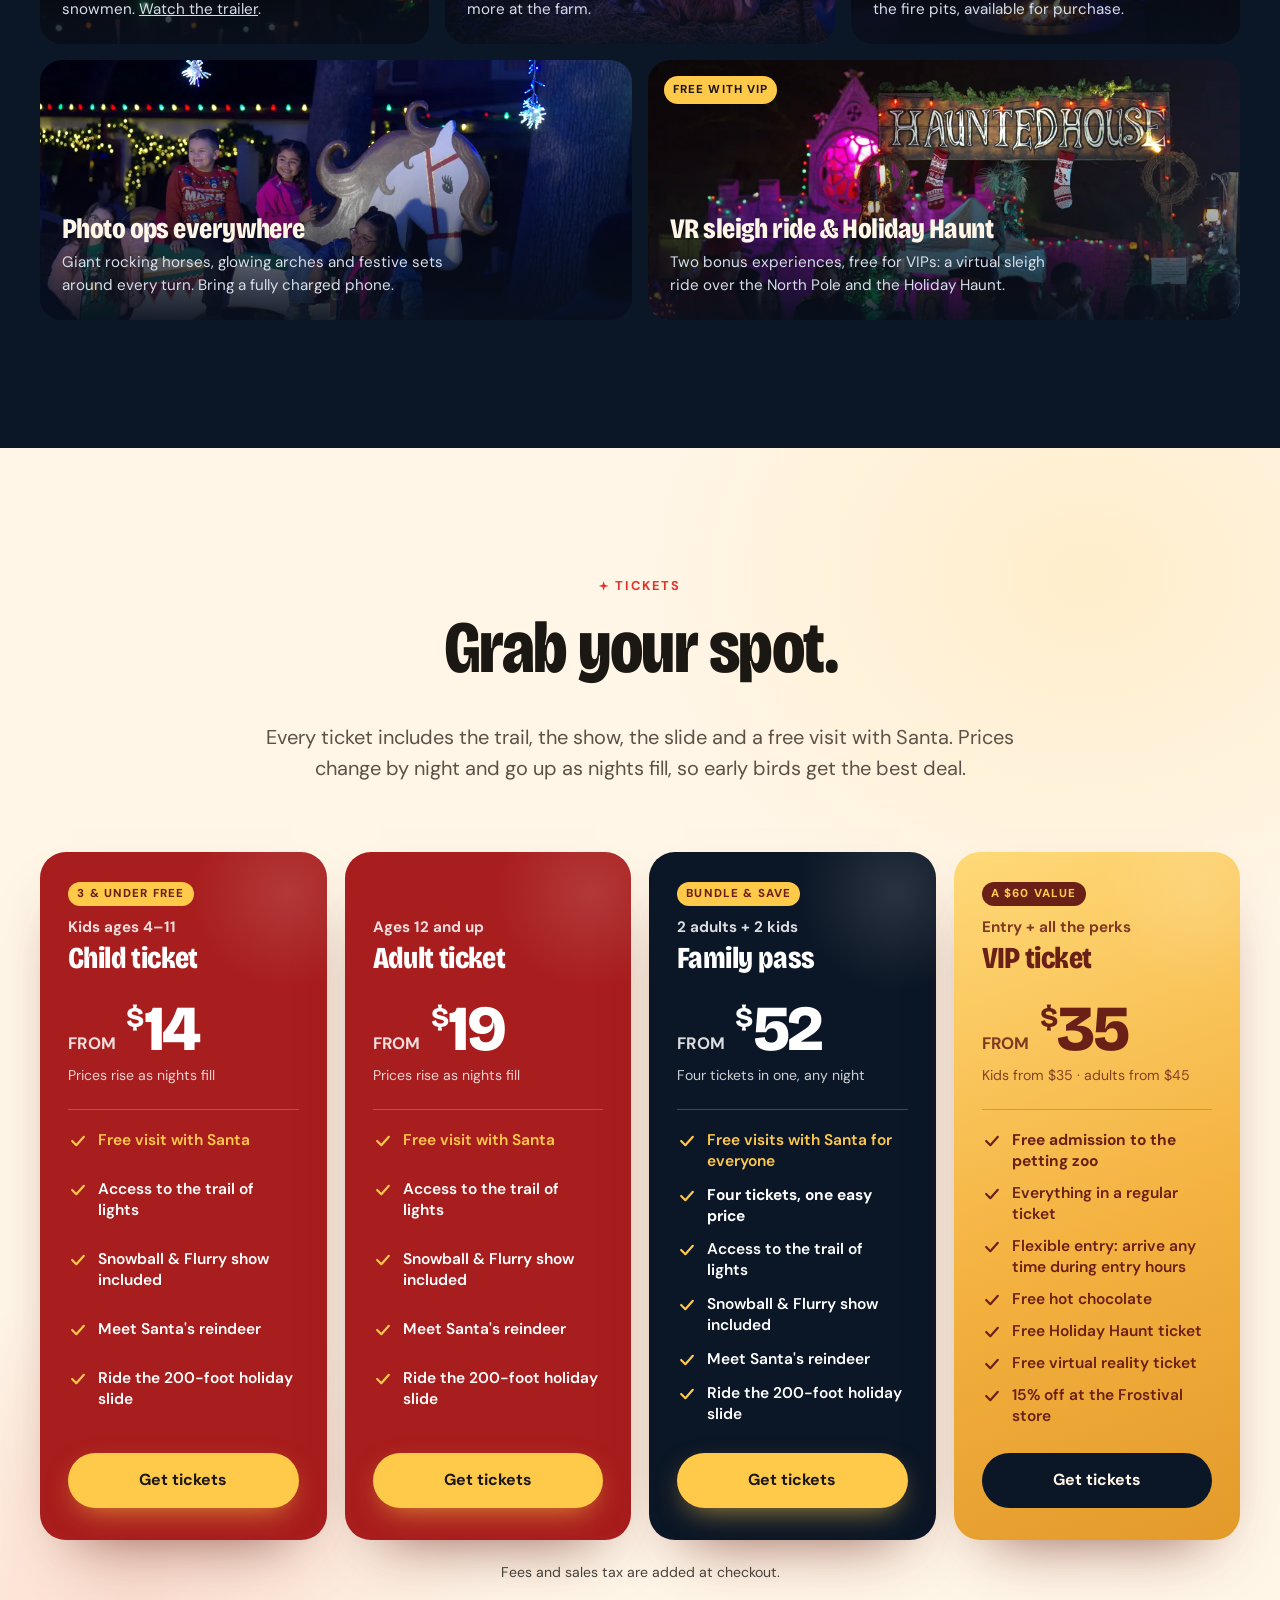
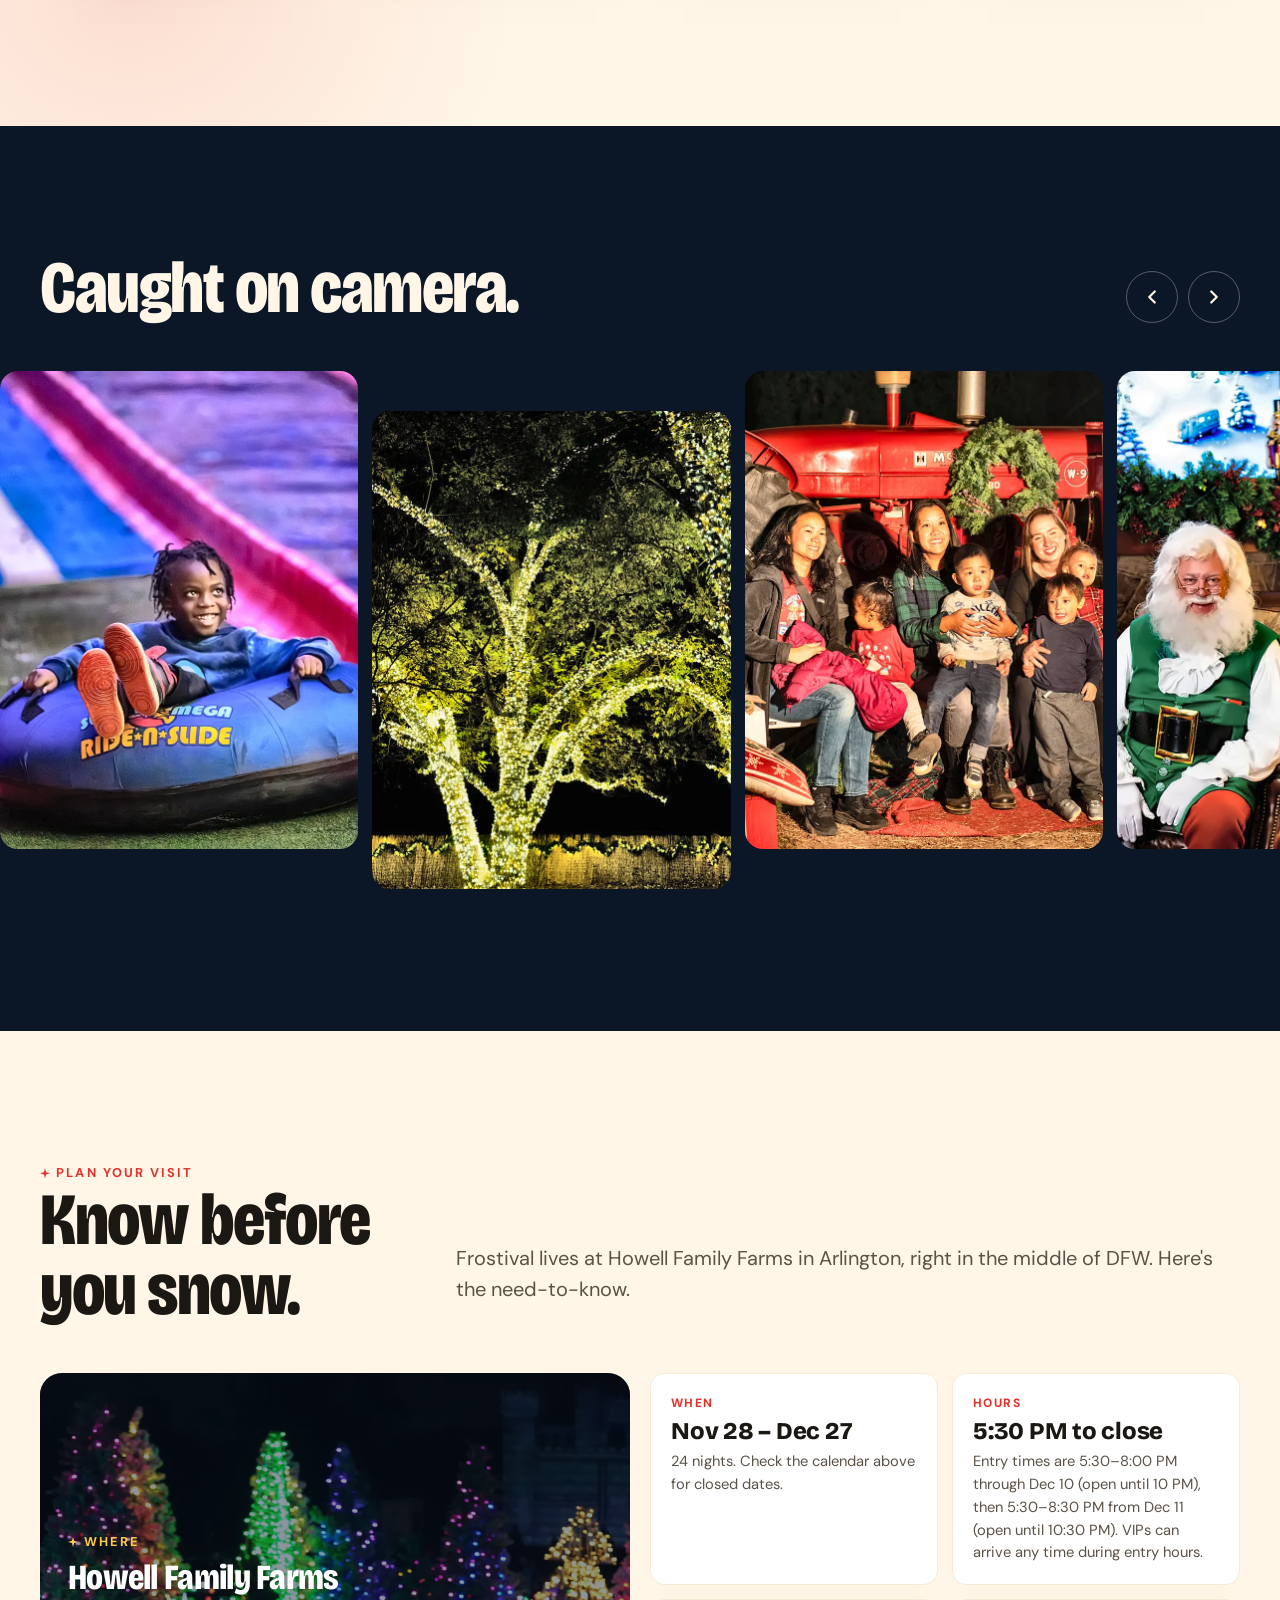
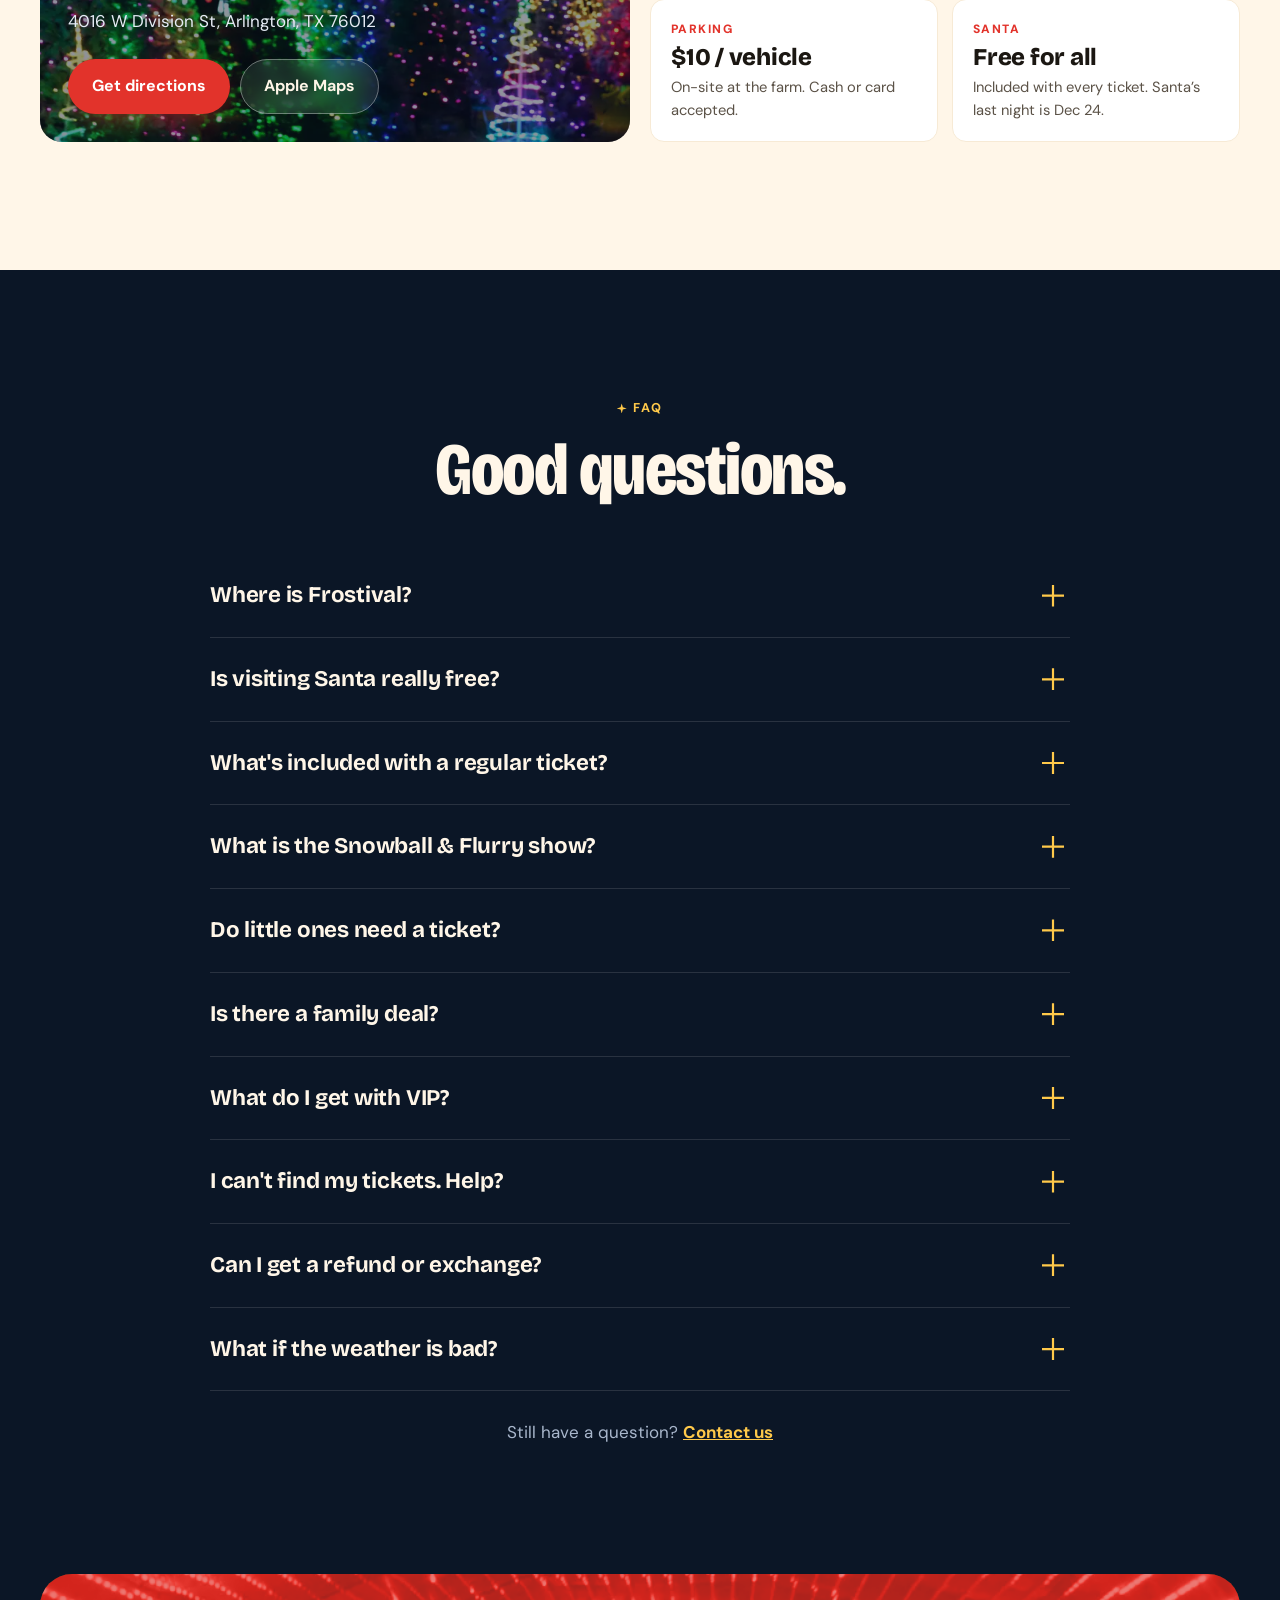
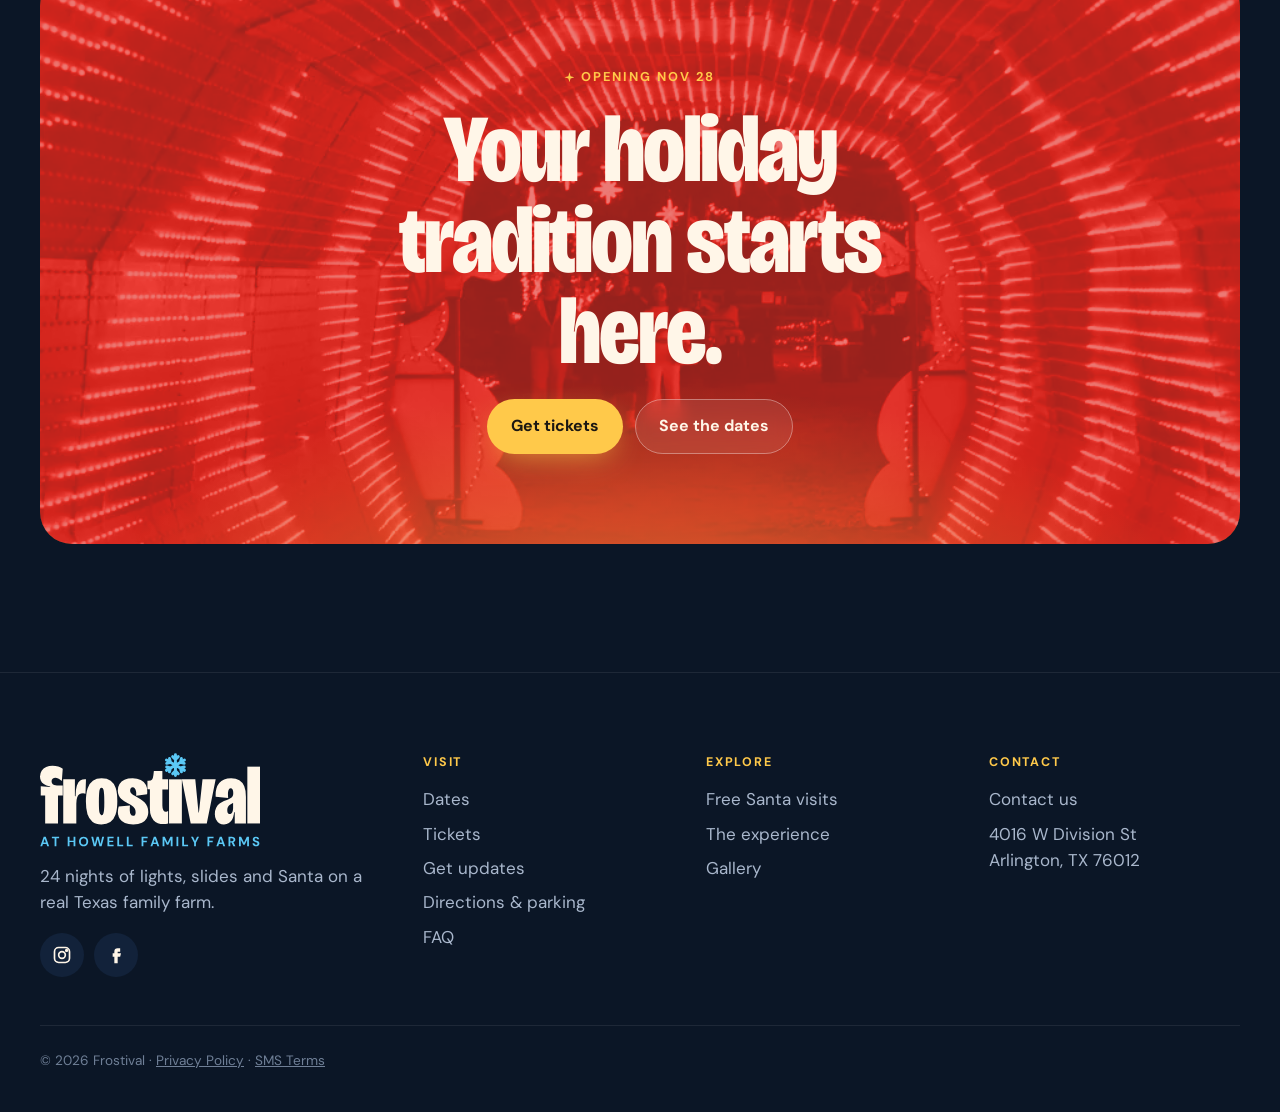
==== commit 4f21b37a: "Sale banner: Frostival blue instead of red Co-Authored-By: Claude Opus 5.5 <noreply@anthropic.com>" ====
--- a/index.html
+++ b/index.html
@@ -29,7 +29,7 @@
 <link rel="preconnect" href="https://fonts.googleapis.com">
 <link rel="preconnect" href="https://fonts.gstatic.com" crossorigin>
 <link href="https://fonts.googleapis.com/css2?family=Bricolage+Grotesque:opsz,wdth,wght@12..96,75..100,500..800&family=DM+Sans:opsz,wght@9..40,400..800&display=swap" rel="stylesheet">
-<link rel="stylesheet" href="assets/css/site.css?v=20">
+<link rel="stylesheet" href="assets/css/site.css?v=21">
 <link rel="preload" as="image" href="assets/video/hero-poster.jpg?v=3">
 <script type="application/ld+json">
 {"@context":"https://schema.org","@type":"Event","name":"Frostival 2026","startDate":"2026-11-28","endDate":"2026-12-27","eventStatus":"https://schema.org/EventScheduled","eventAttendanceMode":"https://schema.org/OfflineEventAttendanceMode",
--- a/assets/css/site.css
+++ b/assets/css/site.css
@@ -43,9 +43,9 @@
 .nav::before{content:"";position:absolute;inset:0;z-index:-1;background:rgba(11,22,38,.86);backdrop-filter:blur(14px);-webkit-backdrop-filter:blur(14px);box-shadow:0 1px 0 rgba(255,255,255,.08);opacity:0;transition:opacity .25s}
 .nav.scrolled{padding:10px 0}
 /* tickets-on-sale bar, fixed above the nav */
-.sale-bar{position:fixed;inset:0 0 auto;z-index:51;height:var(--bar-h);display:flex;align-items:center;justify-content:center;gap:.6em;padding:0 16px;background:var(--red);color:#fff;text-decoration:none;font-size:.92rem;font-weight:600;white-space:nowrap}
+.sale-bar{position:fixed;inset:0 0 auto;z-index:51;height:var(--bar-h);display:flex;align-items:center;justify-content:center;gap:.6em;padding:0 16px;background:var(--frost-deep);color:#fff;text-decoration:none;font-size:.92rem;font-weight:600;white-space:nowrap}
 .sale-bar strong{font-weight:800;letter-spacing:.04em;text-transform:uppercase;font-size:.85rem}
-.sale-bar .sb-go{margin-left:.4em;padding:.25em .8em;border-radius:999px;background:#fff;color:var(--red);font-weight:800;font-size:.82rem;transition:transform .15s}
+.sale-bar .sb-go{margin-left:.4em;padding:.25em .8em;border-radius:999px;background:#fff;color:var(--frost-deep);font-weight:800;font-size:.82rem;transition:transform .15s}
 .sale-bar:hover .sb-go{transform:translateX(2px)}
 body.has-bar{--bar-h:40px}
 body.has-bar .nav{top:var(--bar-h)}
